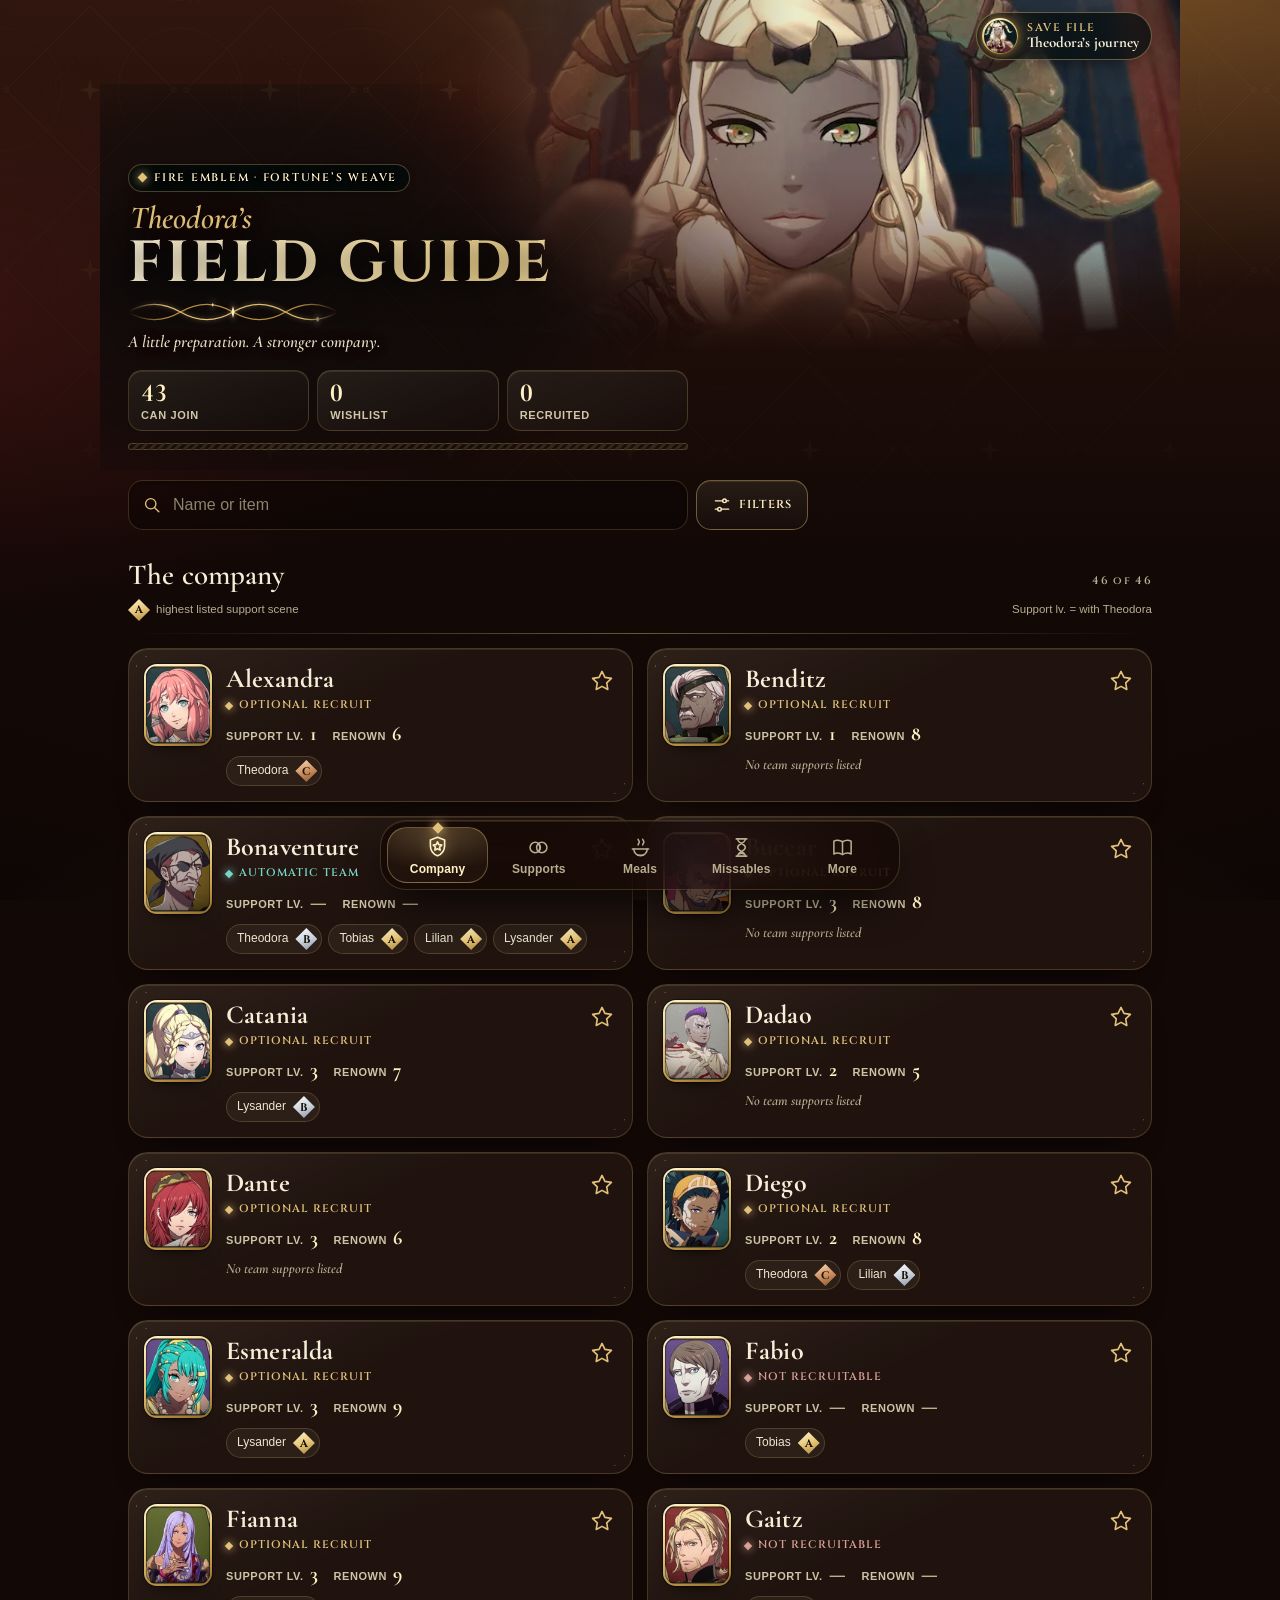
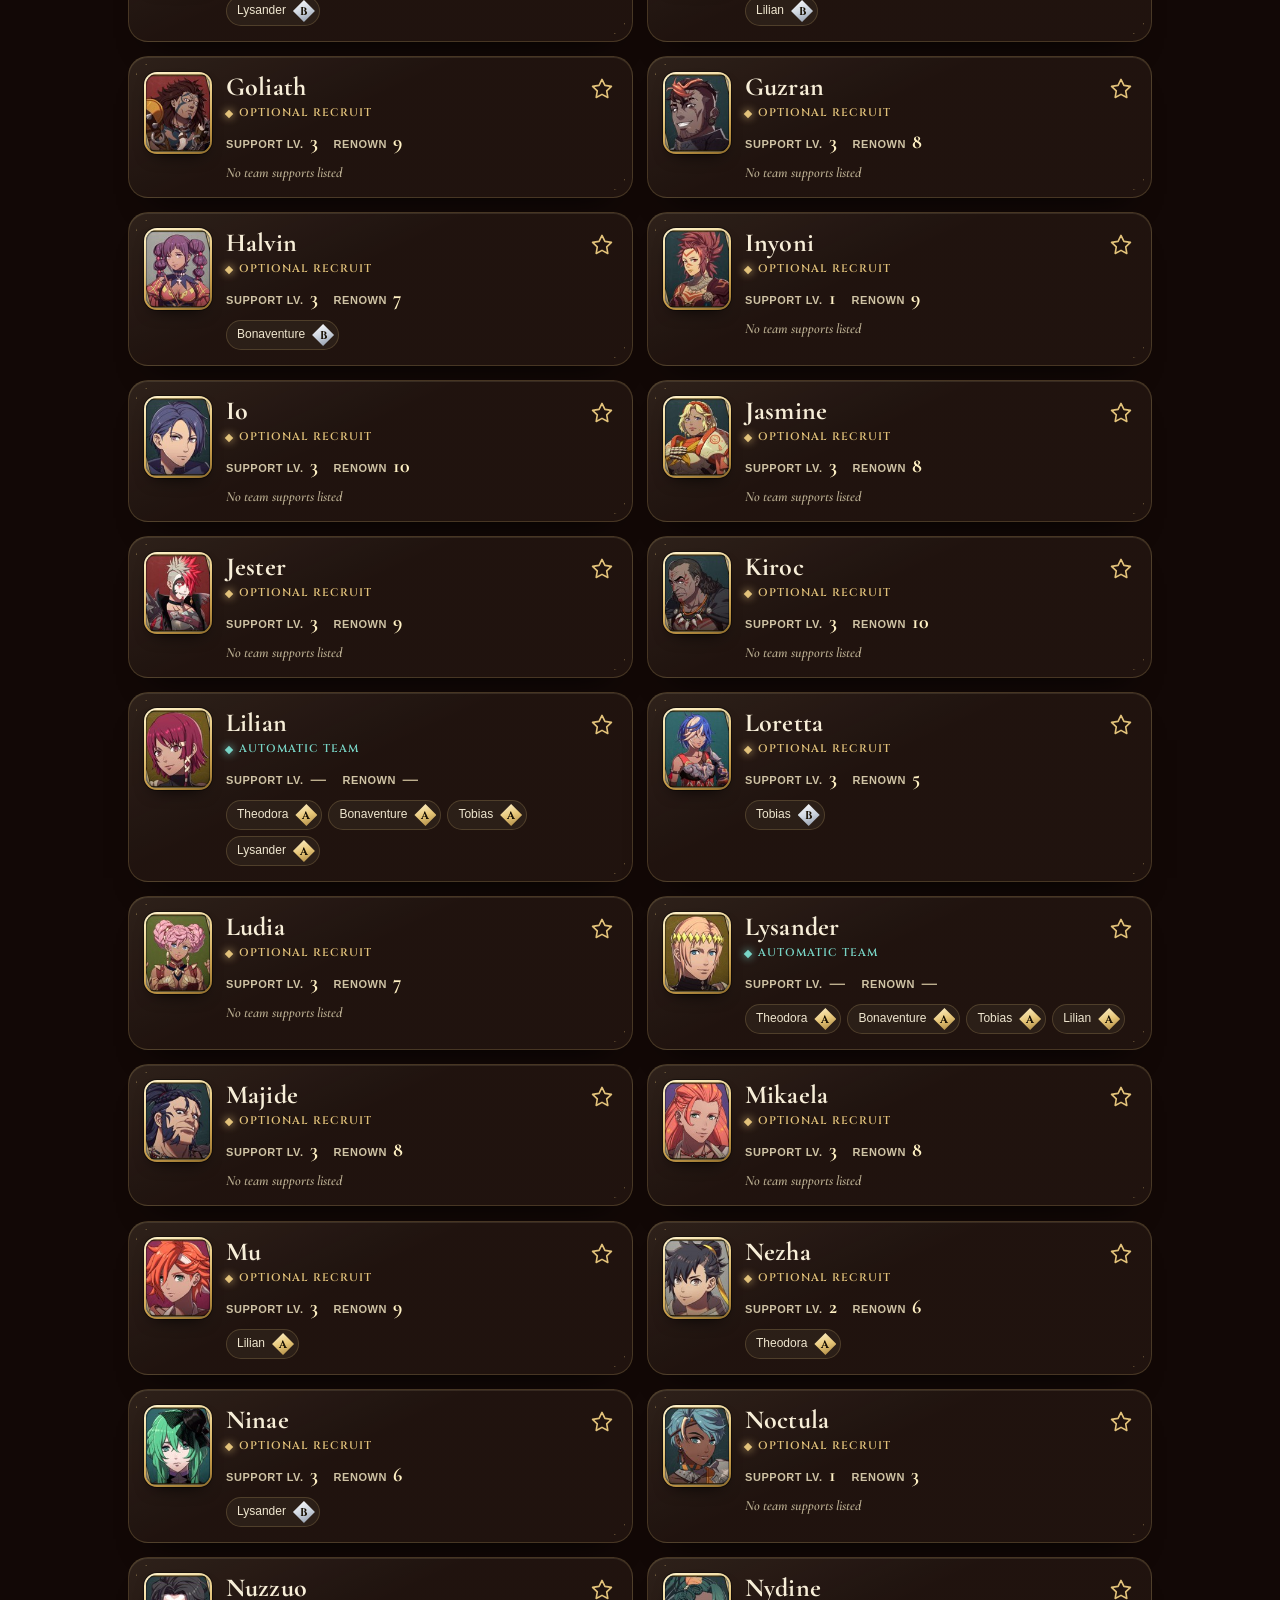
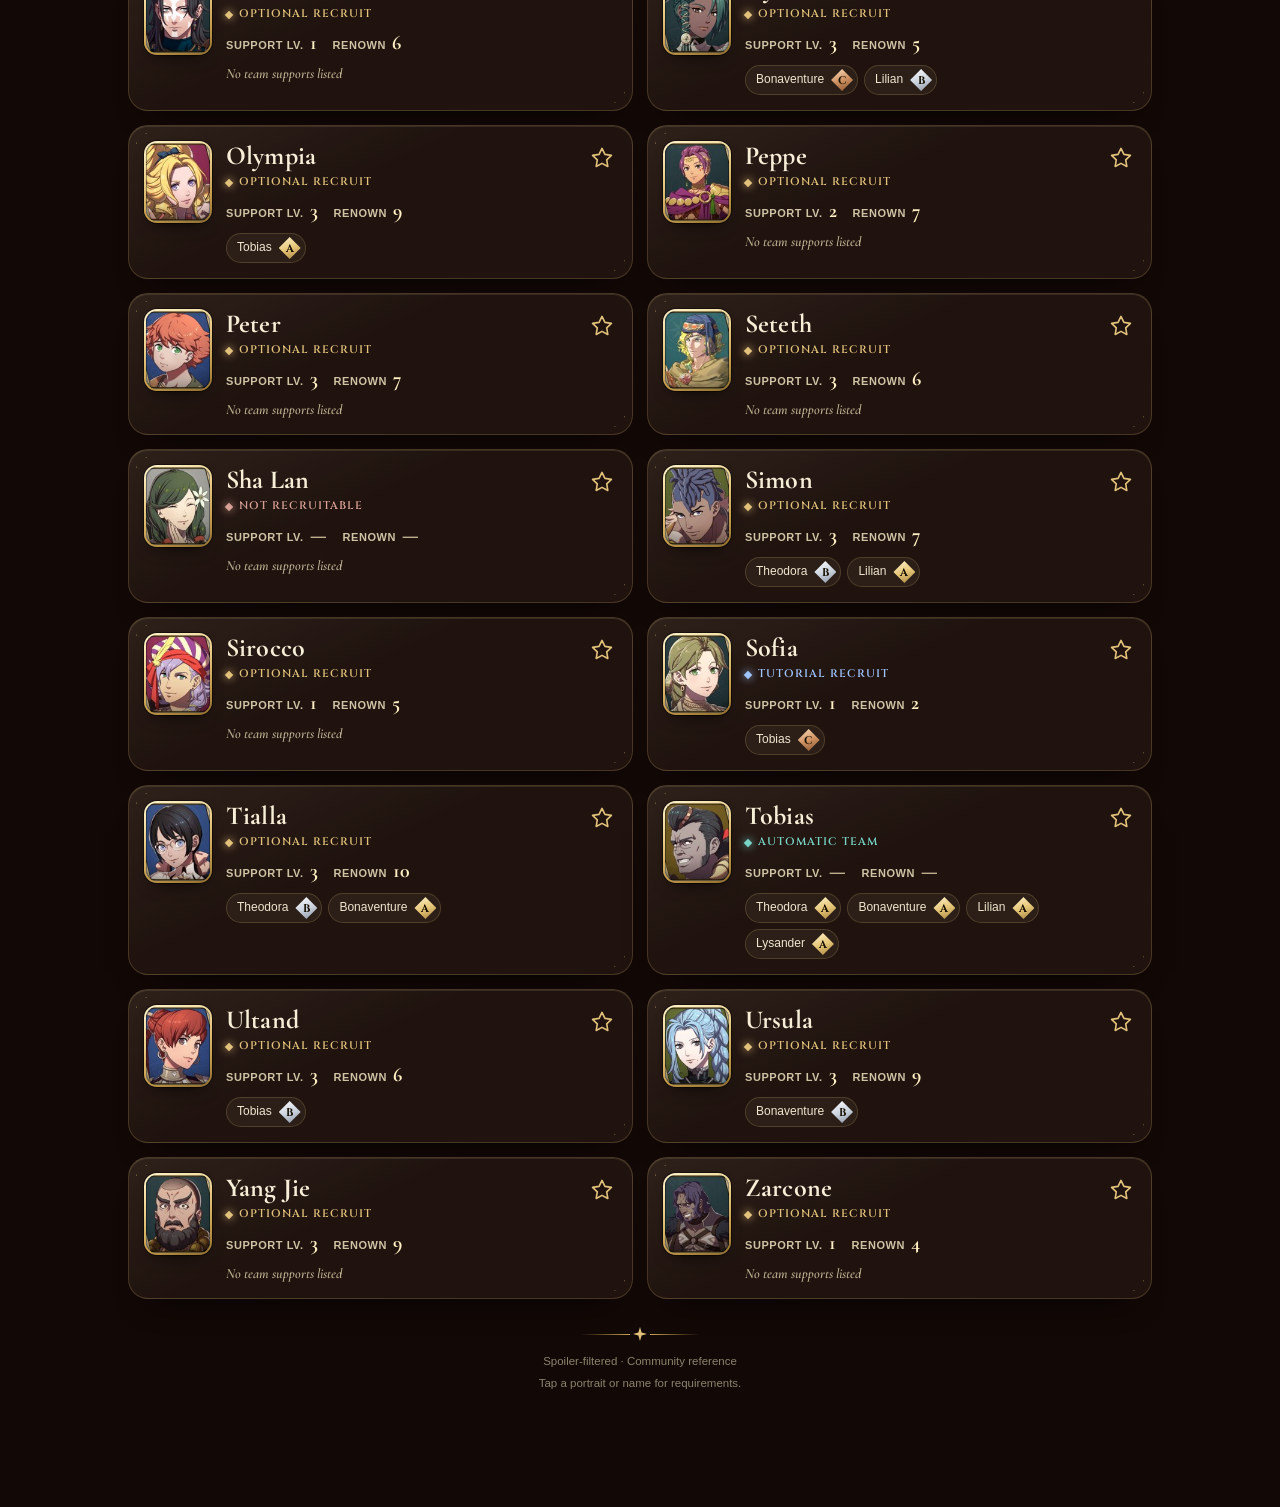
==== index.html @ d4eab851 "Publish field guide v2 (site/ 71fb372)" ====
<!doctype html>
<html lang="en" data-theme="" data-lord="Theodora">
<head>
<meta charset="utf-8">
<meta name="viewport" content="width=device-width,initial-scale=1,viewport-fit=cover">
<meta name="theme-color" content="#0b272b">
<meta name="color-scheme" content="dark">
<meta name="apple-mobile-web-app-capable" content="yes">
<meta name="mobile-web-app-capable" content="yes">
<meta name="apple-mobile-web-app-status-bar-style" content="black-translucent">
<meta name="apple-mobile-web-app-title" content="Field Guide">
<meta name="format-detection" content="telephone=no">
<title>Field Guide · Fortune’s Weave</title>
<link rel="preload" href="fonts/cinzel-latin-700-normal.woff2" as="font" type="font/woff2" crossorigin>
<link rel="preload" href="fonts/cormorant-garamond-latin-600-normal.woff2" as="font" type="font/woff2" crossorigin>
<link rel="stylesheet" href="style.css?v=30">
<link rel="stylesheet" href="missables.css?v=30">
<link rel="stylesheet" href="v2.css?v=31">
<link rel="stylesheet" href="fx.css?v=30">
<link rel="manifest" href="manifest.webmanifest">
<link rel="icon" href="icon.svg" type="image/svg+xml">
<link rel="apple-touch-icon" href="apple-touch-icon.png">
</head>
<body>
<svg width="0" height="0" style="position:absolute" aria-hidden="true" focusable="false">
  <symbol id="i-company" viewBox="0 0 24 24"><path d="M12 2.8 19 5.6v5.6c0 4.6-3 8.3-7 10-4-1.7-7-5.4-7-10V5.6z"/><path d="m12 7.4 1.3 2.7 3 .4-2.2 2.1.5 3L12 14.2l-2.6 1.4.5-3-2.2-2.1 3-.4z"/></symbol>
  <symbol id="i-star" viewBox="0 0 24 24"><path d="m12 3.2 2.7 5.5 6 .9-4.35 4.2 1 6-5.35-2.85-5.35 2.85 1-6L3.3 9.6l6-.9z"/></symbol>
  <symbol id="i-seal" viewBox="0 0 24 24"><path d="M12 2.6l2.1 1.6 2.6-.2.9 2.5 2.3 1.2-.4 2.6 1.4 2.2-1.4 2.2.4 2.6-2.3 1.2-.9 2.5-2.6-.2L12 21.4l-2.1-1.6-2.6.2-.9-2.5-2.3-1.2.4-2.6L3.1 12l1.4-2.2-.4-2.6 2.3-1.2.9-2.5 2.6.2z"/><path d="m8.4 12.2 2.4 2.4 4.8-5"/></symbol>
  <symbol id="i-hourglass" viewBox="0 0 24 24"><path d="M6.5 3h11M6.5 21h11"/><path d="M8 3c0 4.6 8 5 8 9s-8 4.4-8 9M16 3c0 4.6-8 5-8 9s8 4.4 8 9"/><path d="M10 18.6c.8-.7 3.2-.7 4 0"/></symbol>
  <symbol id="i-book" viewBox="0 0 24 24"><path d="M3 5.4c2.6-1.5 5.6-1.5 9 .6 3.4-2.1 6.4-2.1 9-.6v13.4c-2.6-1.4-5.6-1.4-9 .6-3.4-2-6.4-2-9-.6z"/><path d="M12 6v13.4"/></symbol>
  <symbol id="i-bond" viewBox="0 0 24 24"><circle cx="8.6" cy="12" r="5.4"/><circle cx="15.4" cy="12" r="5.4"/><path d="M12 8.2c.9.9 1.4 2.2 1.4 3.8s-.5 2.9-1.4 3.8"/></symbol>
  <symbol id="i-meal" viewBox="0 0 24 24"><path d="M3.5 13.5h17"/><path d="M5 13.5a7 7 0 0 0 14 0"/><path d="M9 20h6"/><path d="M9.5 9.5c0-1.6 1.2-1.6 1.2-3.2S9.5 4.7 9.5 3.4M14.3 9.5c0-1.6 1.2-1.6 1.2-3.2s-1.2-1.6-1.2-2.9"/></symbol>
  <symbol id="i-search" viewBox="0 0 24 24"><circle cx="10.5" cy="10.5" r="6.2"/><path d="m15.2 15.2 5 5"/></symbol>
  <symbol id="i-sliders" viewBox="0 0 24 24"><path d="M4 7h9M17 7h3M4 17h3M11 17h9"/><circle cx="15" cy="7" r="2.2"/><circle cx="9" cy="17" r="2.2"/></symbol>
  <symbol id="i-close" viewBox="0 0 24 24"><path d="m6 6 12 12M18 6 6 18"/></symbol>
  <symbol id="i-chev-l" viewBox="0 0 24 24"><path d="m14.5 5-7 7 7 7"/></symbol>
  <symbol id="i-chev-r" viewBox="0 0 24 24"><path d="m9.5 5 7 7-7 7"/></symbol>
  <symbol id="i-chev-d" viewBox="0 0 24 24"><path d="m5 9.5 7 7 7-7"/></symbol>
  <symbol id="i-pin" viewBox="0 0 24 24"><path d="M12 21s-6.5-5.6-6.5-11a6.5 6.5 0 0 1 13 0c0 5.4-6.5 11-6.5 11z"/><circle cx="12" cy="10" r="2.3"/></symbol>
  <symbol id="i-person" viewBox="0 0 24 24"><circle cx="12" cy="8" r="3.6"/><path d="M4.8 20.2c1-3.8 3.8-5.7 7.2-5.7s6.2 1.9 7.2 5.7"/></symbol>
  <symbol id="i-spark" viewBox="0 0 24 24"><path d="M12 3c.6 4.5 2.5 6.4 7 7-4.5.6-6.4 2.5-7 7-.6-4.5-2.5-6.4-7-7 4.5-.6 6.4-2.5 7-7z"/><path d="M18.5 16.5c.2 1.5.8 2.1 2.3 2.3-1.5.2-2.1.8-2.3 2.3-.2-1.5-.8-2.1-2.3-2.3 1.5-.2 2.1-.8 2.3-2.3z"/></symbol>
  <symbol id="i-key" viewBox="0 0 24 24"><circle cx="8" cy="12" r="3.8"/><path d="M11.8 12H21M17.5 12v3.2M20.5 12v2.4"/></symbol>
  <symbol id="i-clock" viewBox="0 0 24 24"><circle cx="12" cy="12" r="8.4"/><path d="M12 7.2V12l3.2 2"/></symbol>
  <symbol id="i-scroll" viewBox="0 0 24 24"><path d="M7 4h11a2 2 0 0 1 2 2v1h-4"/><path d="M16 7v11a2.5 2.5 0 0 1-5 0v-1H4v1a2.5 2.5 0 0 0 2.5 2.5H13.5"/><path d="M7 4a2 2 0 0 0-2 2v11"/><path d="M8.5 9h4.5M8.5 12.5h4.5"/></symbol>
  <symbol id="i-copy" viewBox="0 0 24 24"><rect x="8.5" y="8.5" width="11" height="11" rx="2"/><path d="M15.5 8.5V6.5a2 2 0 0 0-2-2h-7a2 2 0 0 0-2 2v7a2 2 0 0 0 2 2h2"/></symbol>
  <symbol id="i-restore" viewBox="0 0 24 24"><path d="M4.5 12a7.5 7.5 0 1 0 2.2-5.3"/><path d="M4.5 4.5v4h4"/></symbol>
  <symbol id="i-coin" viewBox="0 0 24 24"><ellipse cx="12" cy="6.8" rx="7" ry="2.8"/><path d="M5 6.8v5c0 1.6 3.1 2.8 7 2.8s7-1.2 7-2.8v-5M5 11.8v5c0 1.6 3.1 2.8 7 2.8s7-1.2 7-2.8v-5"/></symbol>
  <symbol id="i-check" viewBox="0 0 24 24"><path d="m5 12.5 4.4 4.4L19 7.4"/></symbol>
  <symbol id="i-ban" viewBox="0 0 24 24"><circle cx="12" cy="12" r="8.2"/><path d="m6.2 6.2 11.6 11.6"/></symbol>
  <symbol id="i-plus" viewBox="0 0 24 24"><path d="M12 5v14M5 12h14"/></symbol>
  <symbol id="i-minus" viewBox="0 0 24 24"><path d="M5 12h14"/></symbol>
  <symbol id="i-edit" viewBox="0 0 24 24"><path d="M4 20h4L19.5 8.5a2.1 2.1 0 0 0-3-3L5 17z"/><path d="m14.5 7.5 3 3"/></symbol>
  <symbol id="i-trash" viewBox="0 0 24 24"><path d="M4.5 7h15M9.5 7V4.5h5V7M6.5 7l1 13h9l1-13"/></symbol>
  <symbol id="i-swap" viewBox="0 0 24 24"><path d="M4 8h13l-3.5-3.5M20 16H7l3.5 3.5"/></symbol>
  <symbol id="i-heart" viewBox="0 0 24 24"><path d="M12 20s-7.5-4.6-7.5-10.2A4.3 4.3 0 0 1 12 7.2a4.3 4.3 0 0 1 7.5 2.6C19.5 15.4 12 20 12 20z"/></symbol>
  <symbol id="i-flame" viewBox="0 0 24 24"><path d="M12 21c-3.9 0-6.5-2.6-6.5-6.1 0-3.9 3.6-5.7 4.3-10.4 2.7 1.5 3.9 4.3 3.4 6.8 1-.4 1.7-1.4 2-2.7 2 1.6 3.3 3.9 3.3 6.3 0 3.5-2.6 6.1-6.5 6.1z"/></symbol>
</svg>

<div class="backdrop" aria-hidden="true"><div class="backdrop-glow"></div><div class="backdrop-ornament"></div></div>

<main id="app">
<p id="storage-warning" class="warning" role="status" hidden>This browser is blocking storage, so progress can’t be kept after you close the page. Private Browsing is the usual cause.</p>

<!-- ============ COMPANY ============ -->
<section id="roster-view" class="view" aria-labelledby="hero-title">
  <header class="hero" id="hero">
    <div class="hero-art-wrap" aria-hidden="true"><img class="hero-art" id="hero-art" src="art/theodora.webp" alt="" width="860" height="512" decoding="async" fetchpriority="high"></div>
    <div class="motes" aria-hidden="true"></div>
    <button class="save-chip" id="save-chip" type="button" aria-haspopup="dialog" aria-controls="files">
      <span class="save-face"><img id="save-chip-face" src="portraits/theodora.webp" alt="" width="34" height="34"></span>
      <span class="save-text"><small>Save file</small><b id="save-chip-name">Theodora’s journey</b></span>
      <span class="save-state bad" id="save-state" hidden><svg class="ico" aria-hidden="true"><use href="#i-close"/></svg><span>Not saved</span></span>
    </button>
    <div class="hero-copy">
      <p class="eyebrow"><span class="eyebrow-gem" aria-hidden="true"></span>Fire Emblem · Fortune’s Weave</p>
      <h1 id="hero-title" tabindex="-1"><span class="h1-small" id="hero-lord">Theodora’s</span><span class="h1-big">Field Guide</span></h1>
      <span class="weave-slot" data-weave aria-hidden="true"></span>
      <p class="subtitle">A little preparation. A stronger company.</p>
      <div class="hero-stats" id="hero-stats">
        <button class="stat" type="button" data-jump="joinable" aria-label="Show everyone who can join"><b id="stat-recruitable">—</b><span>Can join</span></button>
        <button class="stat" type="button" data-jump="wishlist" aria-label="Show your wishlist"><b id="stat-wishlist">0</b><span>Wishlist</span></button>
        <button class="stat" type="button" data-jump="recruited" aria-label="Show your recruits"><b id="stat-recruited">0</b><span>Recruited</span></button>
      </div>
      <div class="weave-bar hero-bar" aria-hidden="true"><i id="hero-bar-fill"></i></div>
    </div>
  </header>

  <div class="toolbar" id="roster-toolbar">
    <div class="searchrow">
      <label class="searchbox"><svg class="ico" aria-hidden="true"><use href="#i-search"/></svg><input id="search" type="search" aria-label="Search characters or items. Start a word with a minus sign to exclude it." placeholder="Name or item" autocomplete="off" autocapitalize="off" enterkeyhint="search"></label>
      <button id="filters-toggle" class="iconbtn" aria-expanded="false" aria-controls="filters"><svg class="ico" aria-hidden="true"><use href="#i-sliders"/></svg><span>Filters</span><i class="filter-count" id="filter-count" hidden></i></button>
    </div>
    <div id="active-filters" class="active-filters" aria-label="Active filters"></div>
    <div id="filters" class="filters" hidden>
      <p class="filter-help"><span class="tri-demo inc"><svg class="ico" aria-hidden="true"><use href="#i-check"/></svg></span>Tap once: show only <span class="tri-demo exc"><svg class="ico" aria-hidden="true"><use href="#i-ban"/></svg></span>Twice: hide · Third tap clears. In search, <b>−word</b> hides matches.</p>
      <div id="filter-groups"></div>
      <div class="filtergrid sortgrid">
        <label>Sort by<select id="sort"><option value="name">Name</option><option value="support">Support level</option><option value="renown">Renown</option><option value="gold">Gold required</option><option value="status">Recruitment status</option><option value="supports">Support partner count</option></select></label>
        <button id="direction" class="ghostbtn">↑ Ascending</button>
      </div>
      <button id="reset" class="textbutton">Reset search &amp; filters</button>
    </div>
  </div>

  <div class="listmeta"><h2 id="view-title">The company</h2><span id="count" role="status" aria-live="polite">Opening field notes…</span></div>
  <p class="legend"><span><b class="rank-gem r-A" aria-hidden="true">A</b> highest listed support scene</span><span id="legend-lord">Support lv. = with Theodora</span></p>
  <div id="cards"></div>
  <section id="empty" class="empty" hidden>
    <span class="empty-crest" aria-hidden="true"><svg class="ico"><use href="#i-star"/></svg></span>
    <h2>No field notes here</h2>
    <p>Try another search or loosen a filter. Star characters for your wishlist, or mark them recruited in their details.</p>
    <button id="empty-reset" class="ghostbtn">Clear search &amp; filters</button>
  </section>
  <p id="load-error" class="warning" hidden>Could not open the roster. Check your connection and reload this page.</p>
  <p class="endnote"><span class="end-orn" aria-hidden="true"></span>Spoiler-filtered · Community reference<br>Tap a portrait or name for requirements.</p>
</section>

<!-- ============ SUPPORTS ============ -->
<section id="supports-view" class="view" hidden aria-labelledby="supports-heading">
  <header class="page-hero" id="supports-hero">
    <div class="ph-art" aria-hidden="true"><img id="sp-focus-art" src="" alt="" decoding="async"></div>
    <div class="motes" aria-hidden="true"></div>
    <div class="ph-copy">
      <p class="eyebrow"><span class="eyebrow-gem" aria-hidden="true"></span>Support conversations</p>
      <h1 id="supports-heading" tabindex="-1">Bonds</h1>
      <span class="weave-slot" data-weave aria-hidden="true"></span>
      <button class="focus-pick" id="sp-focus" type="button" aria-haspopup="dialog">
        <span class="pf sm"><img id="sp-focus-face" src="" alt=""></span>
        <span class="fp-text"><small>Showing bonds of</small><b id="sp-focus-name">—</b></span>
        <svg class="ico" aria-hidden="true"><use href="#i-swap"/></svg>
      </button>
      <div class="ph-stats">
        <span class="ring-wrap" aria-hidden="true"><svg class="ring" viewBox="0 0 46 46"><circle class="track" cx="23" cy="23" r="18"/><circle class="fill" id="sp-ring" cx="23" cy="23" r="18"/></svg><b id="sp-pct">0%</b></span>
        <p id="sp-progress" class="lord-count" role="status" aria-live="polite"></p>
      </div>
    </div>
  </header>
  <div class="cast-wrap"><div class="cast-head"><b>Everyone with bonds</b><small id="sp-cast-count"></small></div>
    <div class="cast-strip" id="sp-cast" role="group" aria-label="Choose whose bonds to show"></div></div>
  <p class="note hint"><svg class="ico" aria-hidden="true"><use href="#i-spark"/></svg>Tap a rank once you’ve watched it. Tap a name for what it needs.</p>
  <div class="toolbar slim" id="supports-toolbar">
    <div id="sp-filter" class="segmented wide" role="group" aria-label="Show">
      <button type="button" data-filter="next" aria-pressed="true">Next up</button>
      <button type="button" data-filter="all" aria-pressed="false">All</button>
      <button type="button" data-filter="done" aria-pressed="false">Viewed</button>
    </div>
    <label class="switch"><input type="checkbox" id="sp-company-only"><span class="sw" aria-hidden="true"></span>In my company</label>
    <label class="switch"><input type="checkbox" id="sp-part1"><span class="sw" aria-hidden="true"></span>Part I only</label>
  </div>
  <div id="sp-list" class="bond-list"></div>
  <p id="sp-empty" class="empty" hidden></p>
  <details class="spoiler-links rules-box"><summary>How supports work</summary><ul id="sp-rules" class="rules"></ul></details>
</section>

<!-- ============ MEALS ============ -->
<section id="meals-view" class="view" hidden aria-labelledby="meals-heading">
  <header class="inn-head">
    <p class="eyebrow"><span class="eyebrow-gem" aria-hidden="true"></span>The inn at Dagsion</p>
    <h1 id="meals-heading" tabindex="-1">Share a meal</h1>
    <span class="weave-slot center" data-weave aria-hidden="true"></span>
    <p class="subtitle">Seat three. Bonds grow between every pair at the table.</p>
  </header>
  <div class="table-stage" id="table-stage">
    <svg class="table-links" id="table-links" viewBox="0 0 300 250" aria-hidden="true"></svg>
    <div class="table-top" aria-hidden="true"><span class="hearth"><svg class="ico"><use href="#i-flame"/></svg></span></div>
    <div id="seats"></div>
  </div>
  <div id="meal-pairs" class="meal-pairs" aria-live="polite"></div>
  <section class="meal-block" aria-labelledby="rec-heading">
    <div class="block-head"><h2 id="rec-heading">Recommended guests</h2><span id="rec-count" class="count-tag"></span></div>
    <p class="note" id="rec-why"></p>
    <div class="toolbar slim inline">
      <label class="switch"><input type="checkbox" id="rec-wishlist"><span class="sw" aria-hidden="true"></span>Wishlist first</label>
      <label class="switch"><input type="checkbox" id="rec-company"><span class="sw" aria-hidden="true"></span>Hide unrecruitable</label>
    </div>
    <div id="rec-list" class="rec-list"></div>
  </section>
  <section class="meal-block" id="dish-block" aria-labelledby="dish-heading">
    <div class="block-head"><h2 id="dish-heading">What to order</h2><span id="dish-count" class="count-tag"></span></div>
    <div id="dish-list" class="dish-list"></div>
  </section>
  <details class="spoiler-links rules-box" id="meal-rules-box"><summary>How meals work</summary><ul id="meal-rules" class="rules"></ul></details>
</section>

<!-- ============ MISSABLES ============ -->
<section id="missables-view" class="view" hidden aria-labelledby="missables-heading">
  <div class="lord-stage" id="lord-stage">
    <div class="lord-track" id="route-carousel" tabindex="0" role="region" aria-roledescription="carousel" aria-label="Lord routes. Swipe or use the arrow keys to change route."></div>
    <button class="stage-arrow prev" id="route-prev" type="button" aria-label="Previous route"><svg class="ico" aria-hidden="true"><use href="#i-chev-l"/></svg></button>
    <button class="stage-arrow next" id="route-next" type="button" aria-label="Next route"><svg class="ico" aria-hidden="true"><use href="#i-chev-r"/></svg></button>
    <div class="lord-pager" id="route-pager" aria-hidden="true"></div>
    <div class="motes" aria-hidden="true"></div>
  </div>
  <div class="route-tabs-wrap"><div class="route-tabs" id="route-tabs" role="tablist" aria-label="Choose a lord’s route"></div></div>
  <p id="route-status" class="sr-only" aria-live="polite"></p>
  <div class="missables-head">
    <p class="eyebrow">Part I · Scenes &amp; Paralogues</p>
    <div class="mh-row">
      <h1 id="missables-heading" tabindex="-1">Missables</h1>
      <div id="missables-filter" class="segmented" role="group" aria-label="Show">
        <button type="button" data-filter="all" aria-pressed="true">All</button>
        <button type="button" data-filter="unviewed" aria-pressed="false">Unviewed</button>
      </div>
    </div>
    <span class="weave-slot small" data-weave aria-hidden="true"></span>
    <div class="progress-row">
      <div class="weave-bar" aria-hidden="true"><i id="missables-bar-fill"></i></div>
      <p id="missables-progress" role="status" aria-live="polite"></p>
    </div>
  </div>
  <p class="note hint"><svg class="ico" aria-hidden="true"><use href="#i-spark"/></svg>Tap a title for requirements, not story summaries.</p>
  <p id="missables-storage-warning" class="warning" role="status" hidden>Checklist storage is unavailable or unreadable. Marks work for this visit but may not be saved.</p>
  <p id="missables-load-error" class="warning" role="status" hidden>Missables notes are not available. Verified data may not be published yet, or the connection failed. No checklist has been inferred. Reload to try again.</p>
  <div id="missables-list" role="tabpanel" aria-labelledby="missables-heading"></div>
  <p id="missables-empty" class="empty" hidden></p>
  <p class="note">Check off viewed notes · Saved automatically in this save file, separately for each route.</p>
  <div id="missables-coverage" class="note coverage"></div>
</section>

<!-- ============ MORE / ABOUT ============ -->
<section id="about" class="view" hidden aria-labelledby="about-title">
  <header class="about-head">
    <span class="crest" aria-hidden="true"><img src="icon.svg" alt="" width="64" height="64"></span>
    <p class="eyebrow">Save files &amp; the small print</p>
    <h1 id="about-title" tabindex="-1">A guide, not a spoiler.</h1>
    <span class="weave-slot center" data-weave aria-hidden="true"></span>
  </header>
  <div class="codex">
    <div class="backup-card" id="files-card">
      <h2><svg class="ico" aria-hidden="true"><use href="#i-scroll"/></svg>Your save files</h2>
      <p>Everything you tap saves itself straight away — recruits, wishlist, supports, meals and missables. Each save file is one playthrough with its own lord.</p>
      <div id="files-inline" class="files-list"></div>
      <p id="save-health" class="note"></p>
    </div>

    <h2>Keep it on your iPhone</h2>
    <p>Open this site in Safari, tap Share, then <strong>Add to Home Screen</strong>. The Home Screen app keeps its own storage, which iPhone doesn’t tidy away like websites you haven’t visited in a while. A connection is needed to load it.</p>

    <details class="spoiler-links" id="transfer">
      <summary>Move to another device</summary>
      <div class="transfer-body">
        <p>Only needed for a new phone or browser. Copy the code here, then paste it on the other device.</p>
        <div class="backup-actions">
          <button id="backup-copy" class="goldbtn" type="button"><svg class="ico" aria-hidden="true"><use href="#i-copy"/></svg>Copy code</button>
          <button id="backup-restore-toggle" class="ghostbtn" type="button" aria-expanded="false" aria-controls="backup-restore"><svg class="ico" aria-hidden="true"><use href="#i-restore"/></svg>Paste code</button>
        </div>
        <div id="backup-restore" hidden>
          <label for="backup-input" class="sr-only">Transfer code</label>
          <textarea id="backup-input" rows="3" placeholder="Paste a transfer code…" autocomplete="off" autocapitalize="off" spellcheck="false"></textarea>
          <button id="backup-apply" class="goldbtn" type="button">Add these save files</button>
        </div>
        <p id="backup-status" class="note" role="status" aria-live="polite"></p>
      </div>
    </details>

    <div id="source-notes">
      <h2>Reading the field notes</h2>
      <p><strong>Every lord, one roster:</strong> the Company page shows requirements for your save file’s lord. Each character’s field note also compares all four lords. Major story recruits and story unlock details are excluded.</p>
      <p><strong>Two different support measures:</strong> “Support lv.” is the numeric level a character needs with your lord to be recruited. Support conversations (C, B, A) are scenes between two characters; the guide lists the highest rank the community matrix records, not a promise that every lower rank exists.</p>
      <p><strong>Requirements are deliberately vague.</strong> Unlock hints say what kind of thing is needed — a support level, both characters in your company, or “a later story point” — never what happens.</p>
      <p><strong>Uncertainty:</strong> support data comes from a community matrix and tracker that share sources, so it isn’t independent in-game verification. Recruitment thresholds were compared between two guides; disagreements are marked in each field note. Meal preferences are community-reported.</p>
      <details class="spoiler-links">
        <summary>Source links — <em>these pages contain spoilers</em></summary>
        <ul class="link-list" id="source-links">
          <li><a href="https://serenesforest.net/fortunes-weave/characters/recruitment/" target="_blank" rel="noopener noreferrer">Recruitment: Serenes Forest</a></li>
          <li><a href="https://www.rpgsite.net/guide/21391-fire-emblem-fortunes-weave-recruitment-guide-all-characters-in-game-how-to-recruit-them" target="_blank" rel="noopener noreferrer">RPG Site</a></li>
          <li><a href="https://docs.google.com/spreadsheets/d/18nxc2rXK4Im-9gPyUlLaDI3BkjNH8y77RNjhuRbgOBo/" target="_blank" rel="noopener noreferrer">Community support matrix</a></li>
          <li><a href="https://fortunes-weave-supports.vercel.app/" target="_blank" rel="noopener noreferrer">Support tracker</a></li>
          <li><a href="https://game8.co/games/Fire-Emblem-Fortunes-Weave/archives/619779" target="_blank" rel="noopener noreferrer">Portrait source: Game8</a></li>
          <li><a href="https://fortunesweave.online/supports/" target="_blank" rel="noopener noreferrer">Support locations &amp; padlocks</a></li>
          <li><a href="https://dotesports.com/nintendo/guides/fire-emblem-fortunes-weave-support-farming" target="_blank" rel="noopener noreferrer">Meals &amp; support farming</a></li>
        </ul>
      </details>
    </div>
    <p class="endnote">Unofficial fan reference. Character artwork belongs to its respective rights holders; route banners are cropped from Nintendo’s official game page. Fonts: Cinzel &amp; Cormorant Garamond (SIL Open Font License), served from this site. No analytics or third-party scripts.</p>
  </div>
</section>
</main>

<nav class="bottomnav" aria-label="Guide sections">
  <span class="nav-ink" aria-hidden="true"></span>
  <button data-tab="all" aria-current="page"><svg class="ico" aria-hidden="true"><use href="#i-company"/></svg><span>Company</span></button>
  <button data-tab="supports"><svg class="ico" aria-hidden="true"><use href="#i-bond"/></svg><span>Supports</span></button>
  <button data-tab="meals"><svg class="ico" aria-hidden="true"><use href="#i-meal"/></svg><span>Meals</span></button>
  <button data-tab="missables"><svg class="ico" aria-hidden="true"><use href="#i-hourglass"/></svg><span>Missables</span></button>
  <button data-tab="about"><svg class="ico" aria-hidden="true"><use href="#i-book"/></svg><span>More</span></button>
</nav>

<div id="toast" class="toast" role="status" aria-live="polite" hidden></div>

<dialog id="missables-detail" class="sheet" aria-labelledby="missables-detail-title">
  <div class="sheet-grip" aria-hidden="true"><i></i></div>
  <div class="dialogtop"><span class="eyebrow">Part I · Requirements</span><button id="close-missables" class="closebtn" aria-label="Close scene details"><svg class="ico" aria-hidden="true"><use href="#i-close"/></svg></button></div>
  <div id="missables-detail-content"></div>
</dialog>
<dialog id="detail" class="sheet" aria-labelledby="detail-name">
  <div class="sheet-grip" aria-hidden="true"><i></i></div>
  <div class="dialogtop"><span class="eyebrow">Character field note</span><button id="close-detail" class="closebtn" aria-label="Close character details"><svg class="ico" aria-hidden="true"><use href="#i-close"/></svg></button></div>
  <div id="detail-content"></div>
</dialog>
<dialog id="pair" class="sheet" aria-labelledby="pair-title">
  <div class="sheet-grip" aria-hidden="true"><i></i></div>
  <div class="dialogtop"><span class="eyebrow">Support conversation</span><button id="close-pair" class="closebtn" aria-label="Close support details"><svg class="ico" aria-hidden="true"><use href="#i-close"/></svg></button></div>
  <div id="pair-content"></div>
</dialog>
<dialog id="picker" class="sheet tall" aria-labelledby="picker-title">
  <div class="sheet-grip" aria-hidden="true"><i></i></div>
  <div class="dialogtop"><span class="eyebrow" id="picker-title">Choose a character</span><button id="close-picker" class="closebtn" aria-label="Close character picker"><svg class="ico" aria-hidden="true"><use href="#i-close"/></svg></button></div>
  <label class="searchbox picker-search"><svg class="ico" aria-hidden="true"><use href="#i-search"/></svg><input id="picker-search" type="search" aria-label="Find a character" placeholder="Find a character" autocomplete="off" autocapitalize="off"></label>
  <div id="picker-grid" class="picker-grid"></div>
</dialog>
<dialog id="files" class="sheet" aria-labelledby="files-title">
  <div class="sheet-grip" aria-hidden="true"><i></i></div>
  <div class="dialogtop"><span class="eyebrow" id="files-title">Save files</span><button id="close-files" class="closebtn" aria-label="Close save files"><svg class="ico" aria-hidden="true"><use href="#i-close"/></svg></button></div>
  <p class="note files-lead">Saved automatically — nothing to press. Tap a file to continue it.</p>
  <div id="files-list" class="files-list"></div>
  <div class="new-file">
    <span class="weave-slot small center" data-weave="plain" aria-hidden="true"></span>
    <h3>Start a new playthrough</h3>
    <div class="lord-pick" id="new-file-lords"></div>
  </div>
</dialog>
<script src="store.js?v=30"></script>
<script src="fx.js?v=30" defer></script>
<script src="app.js?v=31" defer></script>
<script src="supports.js?v=31" defer></script>
<script src="meals.js?v=30" defer></script>
<script src="missables.js?v=30" defer></script>
</body>
</html>
---- style.css ----
/* ==========================================================================
   Theodora’s Field Guide — “Fortune’s Weave” design system
   Dark teal & gold ornament (after Nintendo’s official page), per-route
   lord palettes, woven-thread motifs. No external requests.
   ========================================================================== */

@font-face{font-family:"Cinzel";src:url(fonts/cinzel-latin-600-normal.woff2) format("woff2");font-weight:600;font-style:normal;font-display:swap}
@font-face{font-family:"Cinzel";src:url(fonts/cinzel-latin-700-normal.woff2) format("woff2");font-weight:700;font-style:normal;font-display:swap}
@font-face{font-family:"Cormorant Garamond";src:url(fonts/cormorant-garamond-latin-600-normal.woff2) format("woff2");font-weight:600;font-style:normal;font-display:swap}
@font-face{font-family:"Cormorant Garamond";src:url(fonts/cormorant-garamond-latin-700-normal.woff2) format("woff2");font-weight:700;font-style:normal;font-display:swap}
@font-face{font-family:"Cormorant Garamond";src:url(fonts/cormorant-garamond-latin-600-italic.woff2) format("woff2");font-weight:600 700;font-style:italic;font-display:swap}

/* Registered colours so route palettes cross-fade (Safari 16.4+, Chrome). */
@property --bg-0{syntax:"<color>";inherits:true;initial-value:#061719}
@property --bg-1{syntax:"<color>";inherits:true;initial-value:#0b272b}
@property --glow{syntax:"<color>";inherits:true;initial-value:#2f8f86}
@property --glow-2{syntax:"<color>";inherits:true;initial-value:#d9a64a}

:root{
  color-scheme:dark;
  --ivory:#f7eed8; --text:#efe6cf; --muted:#b9ad90; --faint:#8c836c;
  --gold-hi:#fff1c4; --gold:#e2c27a; --gold-2:#c9a24f; --gold-3:#8e6c2c;
  --line:rgba(226,194,122,.2); --line-2:rgba(226,194,122,.42);
  --bg-0:#061719; --bg-1:#0b272b; --glow:#2f8f86; --glow-2:#d9a64a;
  --card:color-mix(in oklab,var(--bg-1) 62%,#020607 38%);
  --display:"Cormorant Garamond","Iowan Old Style","Palatino Linotype",Georgia,serif;
  --caps:"Cinzel","Trajan Pro","Iowan Old Style",Georgia,serif;
  --ui:-apple-system,BlinkMacSystemFont,"SF Pro Text","Segoe UI",Roboto,"Helvetica Neue",sans-serif;
  --ease-out:cubic-bezier(.16,1,.3,1);
  --spring:cubic-bezier(.34,1.56,.64,1);
  --gutter:16px;
  --gold-grad:linear-gradient(160deg,#fff4cf 0%,#e9cd88 38%,#c79d4b 72%,#8e6c2c 100%);
  --ornament:url("data:image/svg+xml,%3Csvg xmlns='http://www.w3.org/2000/svg' width='180' height='180' viewBox='0 0 180 180' fill='none' stroke='%23e2c27a' stroke-width='.7'%3E%3Cpath d='M90 6 174 90 90 174 6 90Z' opacity='.55'/%3E%3Cpath d='M90 46 134 90 90 134 46 90Z' stroke-dasharray='3 5' opacity='.5'/%3E%3Ccircle cx='0' cy='90' r='62' opacity='.32'/%3E%3Ccircle cx='180' cy='90' r='62' opacity='.32'/%3E%3Ccircle cx='6' cy='90' r='2.4' opacity='.7'/%3E%3Ccircle cx='174' cy='90' r='2.4' opacity='.7'/%3E%3Cpath d='M90 79l2.2 8.8 8.8 2.2-8.8 2.2L90 101l-2.2-8.8L79 90l8.8-2.2Z' fill='%23e2c27a' stroke='none' opacity='.55'/%3E%3Cpath d='M0 0h20M160 0h20M0 180h20M160 180h20' stroke-dasharray='4 4' opacity='.45'/%3E%3C/svg%3E");
}
html{transition:--bg-0 .8s ease,--bg-1 .8s ease,--glow .8s ease,--glow-2 .8s ease;background:var(--bg-0);-webkit-text-size-adjust:100%;text-size-adjust:100%}
/* Lord palettes (used when the Missables view is active). */
html[data-theme="Cai"]{--bg-0:#070a1f;--bg-1:#131a4a;--glow:#a87bff;--glow-2:#4f7dff}
html[data-theme="Dietrich"]{--bg-0:#06080d;--bg-1:#161d2d;--glow:#d23a4c;--glow-2:#a9b8dc}
html[data-theme="Theodora"]{--bg-0:#120806;--bg-1:#30160e;--glow:#e8ac4c;--glow-2:#c22a33}
html[data-theme="Leda"]{--bg-0:#160409;--bg-1:#3b0d16;--glow:#ff5b47;--glow-2:#35b8a6}

*,*::before,*::after{box-sizing:border-box}
html,body{overscroll-behavior-x:none}
body{margin:0;min-height:100dvh;color:var(--text);background:var(--bg-0);font:15px/1.5 var(--ui);-webkit-font-smoothing:antialiased;overflow-x:hidden}
/* Covers content scrolling beneath a translucent iOS status bar (Home Screen mode). */
body::before{content:"";position:fixed;z-index:40;top:0;left:0;right:0;height:env(safe-area-inset-top);background:var(--bg-0);pointer-events:none}
button,input,select,textarea{font:inherit;color:inherit}
button{cursor:pointer;-webkit-tap-highlight-color:transparent;touch-action:manipulation}
a{color:var(--gold-hi);text-decoration-color:rgba(226,194,122,.5);text-underline-offset:3px}
h1,h2,h3,p{margin-top:0}
h1,h2,h3{font-family:var(--display);font-weight:600;letter-spacing:.005em}
:focus-visible{outline:2px solid var(--gold-hi);outline-offset:3px;border-radius:8px}
[hidden]{display:none!important}
.sr-only{position:absolute!important;width:1px;height:1px;padding:0;margin:-1px;overflow:hidden;clip:rect(0 0 0 0);white-space:nowrap;border:0}
.ico{width:20px;height:20px;fill:none;stroke:currentColor;stroke-width:1.6;stroke-linecap:round;stroke-linejoin:round;flex:none}

/* ---------- Living backdrop ---------- */
.backdrop{position:fixed;inset:0;z-index:0;pointer-events:none;background:linear-gradient(180deg,var(--bg-1) 0%,var(--bg-0) 62%)}
.backdrop-glow{position:absolute;inset:0;background:
  radial-gradient(90% 55% at 88% -6%,color-mix(in oklab,var(--glow) 38%,transparent),transparent 70%),
  radial-gradient(70% 45% at -12% 38%,color-mix(in oklab,var(--glow-2) 16%,transparent),transparent 72%),
  radial-gradient(80% 40% at 50% 112%,color-mix(in oklab,var(--glow) 14%,transparent),transparent 70%)}
.backdrop-ornament{position:absolute;inset:0;background-image:var(--ornament);background-size:180px 180px;opacity:.14;
  -webkit-mask-image:radial-gradient(120% 80% at 50% 0%,#000 30%,transparent 85%);mask-image:radial-gradient(120% 80% at 50% 0%,#000 30%,transparent 85%)}
.backdrop::after{content:"";position:absolute;inset:0;background:radial-gradient(140% 90% at 50% 40%,transparent 55%,rgba(0,0,0,.55))}

main{position:relative;z-index:1;max-width:1080px;margin:0 auto;padding:0 var(--gutter) calc(112px + env(safe-area-inset-bottom))}
.view:not([hidden]){animation:view-in .5s var(--ease-out) both}

/* ---------- Shared type ---------- */
.eyebrow{display:flex;align-items:center;gap:8px;margin:0 0 6px;font:600 11px/1.25 var(--caps);letter-spacing:.2em;text-transform:uppercase;color:var(--gold)}
.eyebrow-gem{width:7px;height:7px;transform:rotate(45deg);background:var(--gold);box-shadow:0 0 10px var(--gold);flex:none}
.note{font-size:12.5px;line-height:1.6;color:var(--muted);margin:12px 0 0}

/* ---------- Motes (gold dust) ---------- */
.motes{position:absolute;inset:0;z-index:1;overflow:hidden;pointer-events:none}
.motes i{position:absolute;left:var(--x);bottom:-12px;width:var(--s);height:var(--s);border-radius:50%;
  background:radial-gradient(circle,#fff6d6 0,#f0cf80 35%,rgba(226,194,122,0) 70%);opacity:0;
  animation:mote var(--d) linear var(--delay) infinite;will-change:transform,opacity}
@keyframes mote{0%{transform:translate3d(0,0,0) scale(.6);opacity:0}12%{opacity:var(--o)}75%{opacity:var(--o)}100%{transform:translate3d(var(--dx),-360px,0) scale(1);opacity:0}}

/* ---------- Hero ---------- */
.hero{position:relative;isolation:isolate;overflow:hidden;display:flex;align-items:flex-end;
  margin:0 calc(-1*var(--gutter));min-height:calc(412px + env(safe-area-inset-top));
  padding:calc(env(safe-area-inset-top) + 28px) var(--gutter) 20px}
.hero::before{content:"";position:absolute;z-index:-2;inset:-10% -20% 25% 25%;background:radial-gradient(closest-side,color-mix(in oklab,var(--glow-2) 34%,transparent),transparent);filter:blur(6px)}
.hero-art-wrap{position:absolute;z-index:-1;inset:0 0 0 12%;
  -webkit-mask-image:linear-gradient(90deg,transparent 0%,#000 46%),linear-gradient(180deg,#000 0%,#000 36%,rgba(0,0,0,.5) 57%,transparent 75%);-webkit-mask-composite:source-in;
  mask-image:linear-gradient(90deg,transparent 0%,#000 46%),linear-gradient(180deg,#000 0%,#000 36%,rgba(0,0,0,.5) 57%,transparent 75%);mask-composite:intersect}
.hero-art{display:block;width:100%;height:100%;object-fit:cover;object-position:48% 50%;translate:0 -25%;filter:saturate(.95) contrast(1.06) brightness(.92);transform-origin:55% 30%;animation:kenburns 28s ease-in-out infinite alternate}
.hero-copy{position:relative;z-index:2;width:100%}
.hero-copy::before,.lord-copy::before{content:"";position:absolute;z-index:-1;left:calc(-1*var(--gutter));right:-25%;top:-80px;bottom:-30px;pointer-events:none;
  background:radial-gradient(85% 75% at 14% 48%,rgba(2,8,9,.74) 0%,rgba(2,8,9,.42) 52%,transparent 78%)}
.hero .eyebrow,.lord-copy .eyebrow{text-shadow:0 0 2px rgba(0,0,0,.95),0 1px 3px rgba(0,0,0,.9),0 0 14px rgba(0,0,0,.8)}
/* Small labels over artwork sit in a dark tag so they stay legible on any frame. */
.hero .eyebrow,.lord-copy .eyebrow{display:inline-flex;max-width:100%;padding:6px 12px 6px 10px;border-radius:999px;letter-spacing:.16em;color:var(--gold-hi);
  background:rgba(4,12,13,.76);border:1px solid rgba(226,194,122,.3);-webkit-backdrop-filter:blur(8px);backdrop-filter:blur(8px);box-shadow:0 6px 16px -10px #000}
.hero h1{margin:4px 0 8px;line-height:.95;text-shadow:0 2px 24px rgba(0,0,0,.65)}
.h1-small{display:block;font:italic 600 26px/1 var(--display);color:var(--gold);margin-left:2px}
.h1-big{display:block;font:700 37px/1.02 var(--caps);letter-spacing:.05em;text-transform:uppercase;
  background:linear-gradient(100deg,#fff6dc 0%,#f2d690 30%,#fff6dc 45%,#d7ae5a 60%,#f6e1a6 100%);background-size:220% 100%;
  -webkit-background-clip:text;background-clip:text;color:transparent;animation:sheen-text 7s ease-in-out 1.2s infinite;
  filter:drop-shadow(0 3px 14px rgba(0,0,0,.55))}
.subtitle{font:italic 600 17px/1.35 var(--display);color:#e6dcc2;margin:0 0 16px;text-shadow:0 1px 12px rgba(0,0,0,.7)}
.hero-stats{display:grid;grid-template-columns:repeat(3,1fr);gap:8px}
.stat{display:grid;justify-items:start;gap:3px;min-height:58px;padding:9px 12px;border-radius:14px;text-align:left;
  border:1px solid var(--line);background:linear-gradient(160deg,rgba(255,240,200,.09),rgba(255,240,200,.02)),color-mix(in oklab,var(--bg-0) 70%,transparent);
  -webkit-backdrop-filter:blur(10px);backdrop-filter:blur(10px);box-shadow:inset 0 1px 0 rgba(255,241,196,.1);transition:transform .25s var(--spring),border-color .3s}
.stat:active{transform:scale(.96)}
.stat b{font:700 26px/1 var(--display);color:var(--gold-hi);font-variant-numeric:lining-nums}
.stat span{font:600 11px/1.1 var(--ui);letter-spacing:.06em;text-transform:uppercase;color:#d2c6a8}
.hero-bar{margin-top:12px}

/* Woven progress thread */
.weave-bar{position:relative;height:7px;border-radius:7px;overflow:hidden;border:1px solid var(--line);
  background:repeating-linear-gradient(-45deg,rgba(226,194,122,.16) 0 3px,rgba(226,194,122,.04) 3px 6px),rgba(0,0,0,.25)}
.weave-bar i{position:absolute;inset:0 auto 0 0;width:var(--p,0%);border-radius:7px;background:linear-gradient(90deg,var(--gold-3),var(--gold) 60%,var(--gold-hi));
  box-shadow:0 0 12px rgba(226,194,122,.8);transition:width .9s var(--ease-out);overflow:hidden}
.weave-bar i::after{content:"";position:absolute;inset:0;background:linear-gradient(100deg,transparent 30%,rgba(255,255,255,.75) 50%,transparent 70%);transform:translateX(-120%);animation:sweep 3.6s ease-in-out 1s infinite}

/* ---------- Toolbar ---------- */
.toolbar{position:sticky;top:env(safe-area-inset-top);z-index:8;margin:0 calc(-1*var(--gutter));padding:10px var(--gutter);
  border-bottom:1px solid transparent;transition:border-color .3s,box-shadow .3s,background-color .3s}
.toolbar.stuck{background:color-mix(in oklab,var(--bg-0) 84%,transparent);-webkit-backdrop-filter:blur(16px) saturate(1.3);backdrop-filter:blur(16px) saturate(1.3);border-bottom-color:var(--line);box-shadow:0 12px 24px -18px #000}
/* An open filter panel is taller than a small phone, so it scrolls with the page instead of sticking. */
.toolbar:has(#filters:not([hidden])){position:relative;top:auto;background:color-mix(in oklab,var(--bg-0) 90%,transparent);-webkit-backdrop-filter:blur(16px);backdrop-filter:blur(16px)}
.stat b,.numbers b,.medal b,.chapter-num,.lord-count b,.ring-wrap b,#count,#missables-progress{font-variant-numeric:lining-nums tabular-nums}
.searchrow{display:flex;gap:8px}
.searchbox{display:flex;align-items:center;gap:9px;flex:1;min-width:0;padding:0 13px;border-radius:15px;border:1px solid var(--line);
  background:rgba(0,0,0,.28);box-shadow:inset 0 1px 6px rgba(0,0,0,.35);color:var(--gold);transition:border-color .25s,box-shadow .25s}
.searchbox:focus-within{border-color:var(--line-2);box-shadow:inset 0 1px 6px rgba(0,0,0,.35),0 0 0 3px rgba(226,194,122,.12)}
.searchbox input{flex:1;min-width:0;min-height:48px;border:0;background:transparent;font-size:16px;color:var(--ivory);outline:0}
.searchbox input::placeholder{color:var(--faint)}
.searchbox input::-webkit-search-cancel-button{filter:invert(.8) sepia(1) saturate(2) hue-rotate(5deg)}
.iconbtn,.ghostbtn{display:inline-flex;align-items:center;justify-content:center;gap:7px;min-height:48px;padding:0 15px;border-radius:15px;border:1px solid var(--line-2);
  background:linear-gradient(180deg,rgba(255,240,200,.08),rgba(255,240,200,.02));color:var(--gold-hi);font:600 11.5px/1.15 var(--caps);letter-spacing:.1em;text-transform:uppercase;
  box-shadow:inset 0 1px 0 rgba(255,241,196,.08);transition:transform .2s var(--spring),background .25s}
.iconbtn:active,.ghostbtn:active{transform:scale(.96)}
.iconbtn[aria-expanded="true"]{background:rgba(226,194,122,.16)}
#filters-toggle{position:relative}
.filter-dot{position:absolute;top:9px;right:9px;width:7px;height:7px;transform:rotate(45deg);background:var(--gold);box-shadow:0 0 8px var(--gold)}
.filters{padding:14px 0 4px;animation:drop .35s var(--ease-out)}
.filtergrid{display:grid;grid-template-columns:1fr 1fr;gap:12px;align-items:end}
.filtergrid label{display:grid;gap:7px;min-width:0;font:600 11px/1 var(--caps);letter-spacing:.12em;text-transform:uppercase;color:var(--gold)}
select{appearance:none;-webkit-appearance:none;display:block;width:100%;min-width:0;min-height:48px;padding:0 34px 0 13px;border-radius:13px;border:1px solid var(--line);
  background:rgba(0,0,0,.3) url("data:image/svg+xml,%3Csvg xmlns='http://www.w3.org/2000/svg' viewBox='0 0 24 24' fill='none' stroke='%23e2c27a' stroke-width='2' stroke-linecap='round'%3E%3Cpath d='m6 9 6 6 6-6'/%3E%3C/svg%3E") no-repeat right 11px center/15px;
  color:var(--ivory);font:500 16px/1.2 var(--ui);letter-spacing:0;text-transform:none}
select option{background:#0b272b;color:#efe6cf}
.textbutton{border:0;background:none;color:var(--muted);text-decoration:underline;text-decoration-color:rgba(226,194,122,.4);text-underline-offset:3px;padding:12px 0 6px;font-size:13px;min-height:44px}

/* ---------- List header ---------- */
.listmeta{display:flex;justify-content:space-between;align-items:baseline;gap:12px;margin:18px 0 0}
.listmeta h2{font:600 29px/1.1 var(--display);margin:0;color:var(--ivory)}
#count{font:600 11px/1 var(--caps);letter-spacing:.12em;color:var(--muted);white-space:nowrap}
.legend{display:flex;flex-wrap:wrap;justify-content:space-between;gap:6px 14px;margin:8px 0 14px;padding-bottom:12px;font-size:11.5px;color:var(--muted);
  border-bottom:1px solid;border-image:linear-gradient(90deg,transparent,var(--line-2),transparent) 1}
.legend span{display:inline-flex;align-items:center;gap:6px}

/* ---------- Roster cards ---------- */
#cards{display:grid;grid-template-columns:1fr;gap:12px}
.card{position:relative;border-radius:20px;overflow:hidden;border:1px solid var(--line);
  background:linear-gradient(155deg,rgba(255,240,200,.075),rgba(255,240,200,.012) 42%),var(--card);
  box-shadow:inset 0 1px 0 rgba(255,241,196,.1),0 22px 34px -26px #000;
  animation:rise .6s var(--ease-out) both;animation-delay:calc(min(var(--i,0),14) * 38ms);transition:transform .25s var(--spring),border-color .35s,box-shadow .35s}
.card::after{content:"";position:absolute;inset:7px;border-radius:14px;pointer-events:none;opacity:.55;
  background:linear-gradient(var(--gold),var(--gold)) top left/11px 1px no-repeat,linear-gradient(var(--gold),var(--gold)) top left/1px 11px no-repeat,
             linear-gradient(var(--gold),var(--gold)) bottom right/11px 1px no-repeat,linear-gradient(var(--gold),var(--gold)) bottom right/1px 11px no-repeat}
.card:has(.open-card:active){transform:scale(.985)}
.open-card{display:flex;align-items:center;gap:14px;width:100%;padding:15px 54px 10px 15px;border:0;background:none;text-align:left;color:inherit}
.pf{position:relative;flex:none;width:68px;height:82px;padding:2px;border-radius:13px;background:var(--gold-grad);box-shadow:0 8px 18px -10px #000,0 0 0 1px rgba(0,0,0,.45)}
.pf img{display:block;width:100%;height:100%;object-fit:cover;object-position:top;border-radius:11px;
  background:radial-gradient(circle at 50% 28%,color-mix(in oklab,var(--glow) 40%,#173236),#081719 75%)}
.pf::after{content:"";position:absolute;inset:2px;border-radius:11px;box-shadow:inset 0 0 0 1px rgba(0,0,0,.35),inset 0 -18px 22px -14px rgba(0,0,0,.55);pointer-events:none}
.seal-badge{position:absolute;z-index:2;right:-7px;bottom:-7px;width:26px;height:26px;filter:drop-shadow(0 2px 6px rgba(0,0,0,.6))}
#cards.no-anim .card,#missables-list.no-anim .missable-row{animation:none}
.listmeta{scroll-margin-top:calc(env(safe-area-inset-top) + 82px)}
.seal-badge .ico{width:26px;height:26px;fill:var(--gold);stroke:#1b1306;stroke-width:1.4}
.cardtext{min-width:0}
.card h2{margin:0;font:700 26px/1.02 var(--display);color:var(--ivory);letter-spacing:.005em}
.status{display:inline-flex;align-items:center;gap:7px;margin-top:7px;font:600 11px/1.15 var(--caps);letter-spacing:.09em;text-transform:uppercase;color:var(--gold)}
.status::before{content:"";width:6px;height:6px;transform:rotate(45deg);background:currentColor;box-shadow:0 0 8px currentColor;flex:none}
.s-auto{color:#78d5c6}.s-tutorial{color:#9fc5ff}.s-no{color:#d9a196}
.recruited-mark{display:inline-flex;align-items:center;gap:4px;margin-left:8px;padding:2px 7px 2px 5px;border-radius:999px;font:700 11px/1.35 var(--ui);letter-spacing:.04em;text-transform:uppercase;color:#1b1306;background:var(--gold-grad);vertical-align:1px}
.recruited-mark .ico{width:11px;height:11px;stroke-width:2.6}
.numbers{display:flex;flex-wrap:wrap;gap:6px 16px;align-items:baseline;margin:9px 0 0;font:600 11px/1 var(--ui);letter-spacing:.05em;text-transform:uppercase;color:#cfc3a5}
.numbers>span{white-space:nowrap}
.numbers b{margin-left:6px;font:700 20px/1 var(--display);letter-spacing:0;color:var(--gold-hi)}
.star{position:absolute;z-index:2;top:9px;right:7px;display:grid;place-items:center;width:46px;height:46px;border:0;border-radius:50%;background:none;color:var(--gold)}
.star .ico{width:26px;height:26px;stroke-width:1.5;transition:transform .3s var(--spring)}
.star[aria-pressed="true"] .ico{fill:var(--gold);stroke:var(--gold-hi);filter:drop-shadow(0 0 8px rgba(226,194,122,.85))}
.star.pop .ico{animation:pop .5s var(--spring)}
.star.pop::before,.star.pop::after{content:"";position:absolute;inset:6px;border-radius:50%;border:1.5px solid var(--gold);animation:ring .55s ease-out forwards;pointer-events:none}
.star.pop::after{inset:0;border-style:dotted;border-width:2px;animation-delay:.06s}
.chips{display:flex;flex-wrap:wrap;gap:6px;padding:0 15px 15px 97px}
.chip{display:inline-flex;align-items:center;gap:7px;padding:3px 4px 3px 10px;border-radius:999px;border:1px solid rgba(226,194,122,.2);background:rgba(255,240,200,.05);font:500 12px/1.3 var(--ui);color:var(--text);white-space:nowrap}
.unknown{font:italic 600 14px/1.3 var(--display);color:var(--muted)}
.rank-gem{display:inline-grid;place-items:center;width:22px;height:22px;font:700 11px/1 var(--caps);color:#1b1306;clip-path:polygon(50% 0,100% 50%,50% 100%,0 50%);flex:none}
.r-A{background:linear-gradient(160deg,#fff4cf,#e7c779 50%,#a9843f)}
.r-B{background:linear-gradient(160deg,#ffffff,#cdd5df 50%,#8a94a4)}
.r-C{background:linear-gradient(160deg,#ffe0c2,#cf9161 50%,#8a5530)}
.r-S{background:linear-gradient(160deg,#ffe3f4,#e48bc0 50%,#93407a)}
.card.is-recruited{border-color:rgba(226,194,122,.5);box-shadow:inset 0 0 0 1px rgba(226,194,122,.14),0 0 30px -14px rgba(226,194,122,.6),0 22px 34px -26px #000}
.card.is-recruited::before{content:"";position:absolute;inset:0;pointer-events:none;background:radial-gradient(70% 90% at 0% 0%,rgba(226,194,122,.12),transparent 60%)}

/* ---------- Empty / warnings / end ---------- */
.empty{text-align:center;padding:34px 18px;color:var(--muted)}
.empty-crest{display:inline-grid;place-items:center;width:64px;height:64px;transform:rotate(45deg);border:1px solid var(--line-2);border-radius:14px;margin-bottom:14px;background:rgba(226,194,122,.06)}
.empty-crest .ico{transform:rotate(-45deg);width:28px;height:28px;color:var(--gold)}
.empty h2{font-size:26px;margin:6px 0;color:var(--ivory)}
.empty .ghostbtn{margin-top:6px}
.warning{margin:12px 0;padding:12px 14px;border-radius:14px;border:1px solid rgba(232,172,76,.55);background:linear-gradient(160deg,rgba(232,172,76,.18),rgba(232,172,76,.06));color:#f6e2b6;font-size:13px}
.endnote{text-align:center;color:var(--faint);font-size:11.5px;line-height:1.9;margin:28px 0 0}
.end-orn{display:block;width:120px;height:14px;margin:0 auto 10px;background:
  linear-gradient(90deg,transparent,var(--gold-2)) left center/50px 1px no-repeat,linear-gradient(90deg,var(--gold-2),transparent) right center/50px 1px no-repeat,
  url("data:image/svg+xml,%3Csvg xmlns='http://www.w3.org/2000/svg' viewBox='0 0 14 14'%3E%3Cpath d='M7 0l1.6 5.4L14 7l-5.4 1.6L7 14l-1.6-5.4L0 7l5.4-1.6Z' fill='%23e2c27a'/%3E%3C/svg%3E") center/14px no-repeat}

/* ---------- Buttons ---------- */
.goldbtn{position:relative;overflow:hidden;display:inline-flex;align-items:center;justify-content:center;gap:8px;min-height:50px;padding:0 18px;border-radius:15px;border:1px solid #f6e2a8;
  background:linear-gradient(180deg,#f8e7b0 0%,#e0bc6a 48%,#b48a39 100%);color:#1b1306;font:700 11.5px/1.15 var(--caps);letter-spacing:.1em;text-transform:uppercase;
  box-shadow:0 10px 24px -12px rgba(226,194,122,.9),inset 0 1px 0 rgba(255,255,255,.65),inset 0 -2px 0 rgba(90,60,10,.25);transition:transform .2s var(--spring),filter .2s}
.goldbtn:active{transform:scale(.97);filter:brightness(.95)}
.goldbtn::after{content:"";position:absolute;inset:0;background:linear-gradient(100deg,transparent 35%,rgba(255,255,255,.65) 50%,transparent 65%);transform:translateX(-130%);animation:sweep 4.5s ease-in-out 1.5s infinite}
.goldbtn .ico{stroke-width:2}

/* ---------- Dock navigation ---------- */
.bottomnav{position:fixed;z-index:30;left:50%;bottom:calc(10px + env(safe-area-inset-bottom));transform:translateX(-50%);
  display:flex;width:min(calc(100% - 20px),520px);padding:6px;border-radius:26px;border:1px solid var(--line);
  background:color-mix(in oklab,var(--bg-0) 70%,transparent);-webkit-backdrop-filter:blur(22px) saturate(1.6);backdrop-filter:blur(22px) saturate(1.6);
  box-shadow:0 22px 44px -14px rgba(0,0,0,.8),inset 0 1px 0 rgba(255,241,196,.09)}
.bottomnav button{position:relative;z-index:1;flex:1;min-width:0;min-height:56px;padding:6px 0 4px;border:0;border-radius:20px;background:none;color:var(--muted);
  display:grid;justify-items:center;align-content:center;gap:4px;font:600 11px/1.1 var(--ui);letter-spacing:.01em;transition:color .35s}
.bottomnav button .ico{width:23px;height:23px;transition:transform .45s var(--spring),filter .35s}
.bottomnav button[aria-current]{color:var(--gold-hi)}
.bottomnav button[aria-current] .ico{transform:translateY(-1px) scale(1.06);filter:drop-shadow(0 0 7px rgba(226,194,122,.75))}
.bottomnav button span{max-width:100%;overflow:hidden;text-overflow:clip;white-space:nowrap}
.nav-ink{position:absolute;z-index:0;top:6px;bottom:6px;left:0;width:var(--w,64px);transform:translateX(var(--x,6px));border-radius:20px;opacity:0;
  border:1px solid rgba(226,194,122,.38);background:radial-gradient(120% 110% at 50% 0%,rgba(226,194,122,.3),rgba(226,194,122,.05) 72%);
  transition:transform .55s var(--spring),width .55s var(--spring),opacity .3s}
.nav-ink.ready{opacity:1}
.nav-ink::before{content:"";position:absolute;top:-4.5px;left:50%;width:8px;height:8px;margin-left:-4px;transform:rotate(45deg);background:var(--gold);box-shadow:0 0 10px var(--gold)}

/* ---------- Toast ---------- */
.toast{position:fixed;z-index:60;left:50%;bottom:calc(92px + env(safe-area-inset-bottom));transform:translateX(-50%);max-width:calc(100% - 40px);
  padding:11px 18px;border-radius:999px;border:1px solid var(--line-2);background:color-mix(in oklab,var(--bg-0) 82%,transparent);
  -webkit-backdrop-filter:blur(16px);backdrop-filter:blur(16px);color:var(--gold-hi);font:600 11.5px/1.3 var(--caps);letter-spacing:.1em;text-transform:uppercase;text-align:center;
  box-shadow:0 14px 30px -12px #000;animation:toast-in .4s var(--spring)}

/* ---------- Bottom sheets ---------- */
dialog.sheet{position:fixed;inset:auto 0 0 0;margin:0 auto;width:100%;max-width:580px;max-height:min(90dvh,900px);padding:0 20px calc(24px + env(safe-area-inset-bottom));
  border:1px solid var(--line-2);border-bottom:0;border-radius:28px 28px 0 0;color:var(--text);overflow-y:auto;overscroll-behavior:contain;
  background:linear-gradient(180deg,color-mix(in oklab,var(--bg-1) 88%,#000 12%) 0,var(--bg-0) 70%);
  box-shadow:0 -24px 70px rgba(0,0,0,.65),inset 0 1px 0 rgba(255,241,196,.14)}
dialog.sheet[open]{animation:sheet-in .5s var(--ease-out)}
dialog.sheet.closing{animation:sheet-out .24s cubic-bezier(.5,0,.75,0) forwards}
dialog.sheet.dragging{animation:none;transition:none}
dialog.sheet::backdrop{background:rgba(1,6,7,.6);-webkit-backdrop-filter:blur(6px);backdrop-filter:blur(6px)}
dialog.sheet::before{content:"";position:absolute;inset:0 0 auto 0;height:220px;pointer-events:none;background:radial-gradient(80% 100% at 30% 0%,color-mix(in oklab,var(--glow) 26%,transparent),transparent 70%)}
.sheet-grip{position:sticky;top:0;z-index:3;display:grid;place-items:center;height:24px;margin:0 -20px;touch-action:none;cursor:grab;background:color-mix(in oklab,var(--bg-1) 88%,#000 12%)}
.sheet-grip i{width:44px;height:5px;border-radius:5px;background:rgba(226,194,122,.45)}
.dialogtop{position:sticky;top:24px;z-index:3;display:flex;align-items:center;justify-content:space-between;margin:0 -20px 6px;padding:0 12px 8px 20px;touch-action:none;background:color-mix(in oklab,var(--bg-1) 88%,#000 12%);border-bottom:1px solid var(--line)}
.dialogtop .eyebrow{margin:0}
.closebtn{display:grid;place-items:center;width:44px;height:44px;border-radius:50%;border:1px solid var(--line);background:rgba(255,240,200,.05);color:var(--gold-hi)}
.closebtn .ico{width:18px;height:18px}
.sheet > div:last-child{position:relative}

/* Character detail */
.detailhero{position:relative;display:flex;align-items:center;gap:18px;margin:14px 0 18px}
.detailhero>div{min-width:0}
.detailhero::before{content:"";position:absolute;left:-30px;top:-40px;width:200px;height:200px;border-radius:50%;background:radial-gradient(circle,color-mix(in oklab,var(--glow-2) 32%,transparent),transparent 70%);pointer-events:none}
.detailhero .pf{width:100px;height:122px;border-radius:16px}
.detailhero .pf img{border-radius:14px}
#detail-name{margin:0 0 4px;font:700 36px/1 var(--display);color:var(--ivory);overflow-wrap:anywhere}
.medallions{display:grid;grid-template-columns:minmax(0,1fr) minmax(0,1fr);gap:10px}
.medal{display:flex;align-items:center;gap:10px;min-width:0;padding:12px 10px;border-radius:16px;border:1px solid var(--line);background:linear-gradient(160deg,rgba(255,240,200,.07),rgba(255,240,200,.015))}
.medal b{display:grid;place-items:center;width:46px;height:46px;flex:none;clip-path:polygon(50% 0,100% 50%,50% 100%,0 50%);background:var(--gold-grad);font:700 22px/1 var(--display);color:#1b1306}
.medal span{min-width:0;overflow-wrap:anywhere;font:600 11px/1.3 var(--ui);letter-spacing:.05em;text-transform:uppercase;color:#d2c6a8}
.facts{margin:20px 0 6px}
.facts dt{display:flex;align-items:center;gap:8px;margin-top:16px;font:600 11px/1.1 var(--caps);letter-spacing:.14em;text-transform:uppercase;color:var(--gold)}
.facts dt .ico{width:16px;height:16px}
.facts dd{margin:7px 0 0;padding-bottom:14px;font-size:15.5px;line-height:1.55;color:var(--ivory);overflow-wrap:anywhere;border-bottom:1px solid;border-image:linear-gradient(90deg,var(--line),transparent) 1}
.facts dd.chips{padding:0 0 14px}
.detailactions,.md-actions{position:sticky;z-index:2;bottom:calc(-24px - env(safe-area-inset-bottom));margin:20px -20px 0;padding:16px 20px calc(14px + env(safe-area-inset-bottom));
  background:linear-gradient(180deg,transparent,color-mix(in oklab,var(--bg-0) 92%,transparent) 30%)}
.detailactions{display:grid;grid-template-columns:1fr 1fr;gap:10px}
.detailactions button{min-height:52px;padding:0 10px;letter-spacing:.06em}
.detailactions .ghostbtn[aria-pressed="true"]{background:rgba(226,194,122,.18);border-color:var(--gold)}

/* ---------- About ---------- */
.about-head{text-align:center;padding:calc(env(safe-area-inset-top) + 34px) 0 6px}
.crest{position:relative;display:inline-grid;place-items:center;width:86px;height:86px;margin-bottom:14px}
.crest::before{content:"";position:absolute;inset:-14px;border-radius:50%;background:radial-gradient(circle,color-mix(in oklab,var(--glow) 40%,transparent),transparent 70%);animation:breathe 4s ease-in-out infinite}
.crest img{position:relative;width:76px;height:76px;filter:drop-shadow(0 8px 18px rgba(0,0,0,.6))}
.about-head .eyebrow{justify-content:center}
#about-title{font:600 36px/1.08 var(--display);color:var(--ivory);margin:4px 0 12px}
.weave{display:block;width:min(280px,80%);height:22px;margin:0 auto;overflow:visible}
.weave path{fill:none;stroke:var(--gold-2);stroke-width:1.1;vector-effect:non-scaling-stroke;stroke-dasharray:520;stroke-dashoffset:520;animation:draw 2.2s var(--ease-out) .2s forwards}
.weave path+path{stroke:var(--gold);opacity:.6;animation-delay:.45s}
.weave circle{fill:var(--gold-hi)}
.codex{max-width:660px;margin:18px auto 0}
.codex p{font-size:15px;line-height:1.75;color:#e4dac2}
.codex h2,.codex h3{display:flex;align-items:center;gap:10px;font:600 25px/1.15 var(--display);color:var(--gold-hi);margin:30px 0 10px}
.codex strong{color:var(--ivory)}
.backup-card{margin:26px 0;padding:18px;border-radius:20px;border:1px solid var(--line-2);background:linear-gradient(160deg,rgba(255,240,200,.08),rgba(255,240,200,.015)),var(--card);box-shadow:inset 0 1px 0 rgba(255,241,196,.1),0 0 40px -24px var(--gold)}
.backup-card h2,.backup-card h3{margin-top:0}
.backup-card h2 .ico,.backup-card h3 .ico{width:26px;height:26px;color:var(--gold)}
.backup-actions{display:flex;flex-wrap:wrap;gap:10px}
.backup-actions .goldbtn{flex:1 1 160px}
.backup-actions button{white-space:nowrap}
#backup-restore{display:grid;gap:10px;margin-top:12px}
textarea{width:100%;padding:12px;border-radius:14px;border:1px solid var(--line);background:rgba(0,0,0,.3);color:var(--ivory);font:500 16px/1.4 ui-monospace,Menlo,monospace;resize:vertical}
.spoiler-links{margin:18px 0;border:1px solid var(--line);border-radius:14px;background:rgba(0,0,0,.18)}
.spoiler-links summary{cursor:pointer;padding:14px 16px;font:600 11.5px/1.4 var(--caps);letter-spacing:.1em;text-transform:uppercase;color:var(--gold);min-height:44px}
.spoiler-links summary em{font-style:normal;color:#e8a77c}
.spoiler-links p{padding:0 16px 14px;margin:0}
.link-list{list-style:none;margin:0;padding:0 8px 6px}
.link-list a,.missable-sources a{display:flex;align-items:center;min-height:44px;padding:0 8px;border-radius:10px}
.link-list li+li{border-top:1px solid var(--line)}

/* ---------- Motion ---------- */
@keyframes view-in{from{opacity:0;transform:translateY(10px)}to{opacity:1;transform:none}}
@keyframes rise{from{opacity:0;transform:translateY(14px) scale(.985)}to{opacity:1;transform:none}}
@keyframes drop{from{opacity:0;transform:translateY(-6px)}to{opacity:1;transform:none}}
@keyframes kenburns{from{transform:scale(1.04) translate3d(0,0,0)}to{transform:scale(1.12) translate3d(-2%,1.5%,0)}}
@keyframes sheen-text{0%,55%{background-position:100% 0}85%,100%{background-position:-20% 0}}
@keyframes sweep{0%,60%{transform:translateX(-130%)}100%{transform:translateX(130%)}}
@keyframes pop{0%{transform:scale(1)}35%{transform:scale(1.35) rotate(-8deg)}100%{transform:scale(1)}}
@keyframes ring{from{opacity:.9;transform:scale(.5)}to{opacity:0;transform:scale(1.6)}}
@keyframes sheet-in{from{transform:translateY(100%)}to{transform:none}}
@keyframes sheet-out{to{transform:translateY(100%)}}
@keyframes toast-in{from{opacity:0;transform:translate(-50%,12px) scale(.96)}to{opacity:1;transform:translate(-50%,0)}}
@keyframes breathe{0%,100%{opacity:.6;transform:scale(.94)}50%{opacity:1;transform:scale(1.05)}}
@keyframes draw{to{stroke-dashoffset:0}}

.offscreen,.offscreen *{animation-play-state:paused!important}

@media (hover:hover){
  .card:hover{border-color:var(--line-2);transform:translateY(-2px)}
  .iconbtn:hover,.ghostbtn:hover{background:rgba(226,194,122,.14)}
  .bottomnav button:hover{color:var(--gold-hi)}
}

/* ---------- Larger screens ---------- */
@media (min-width:760px){
  :root{--gutter:28px}
  .hero{min-height:470px}
  .hero-art-wrap{inset:0 0 0 34%}
  .h1-small{font-size:32px}
  .h1-big{font-size:58px}
  .hero-copy{max-width:560px}
  #cards{grid-template-columns:1fr 1fr;gap:14px}
  .searchrow{max-width:680px}
  .filtergrid{grid-template-columns:repeat(4,1fr)}
  .bottomnav button{font-size:12px}
}
@media (max-width:374px){
  :root{--gutter:12px}
  .h1-big{font-size:32px}
  .stat{padding:8px 9px}
  .stat b{font-size:22px}
  .card h2{font-size:23px}
  .numbers{column-gap:10px}
  .bottomnav button{letter-spacing:0}
}

@media (prefers-reduced-motion:reduce){
  *,*::before,*::after{animation-duration:.001ms!important;animation-delay:0s!important;animation-iteration-count:1!important;transition-duration:.001ms!important;scroll-behavior:auto!important}
  .motes{display:none}
  .weave path{stroke-dashoffset:0}
}

h1:focus{outline:none}
h1:focus-visible{outline:2px solid var(--gold-hi);outline-offset:4px}
---- missables.css ----
/* ==========================================================================
   Missables — swipeable lord stage, route tabs, chapter-grouped checklist
   ========================================================================== */

/* Each slide carries its own lord palette so neighbours keep their colour mid-swipe. */
.lord-slide[data-route="Cai"],.route-tabs [data-route="Cai"]{--s-glow:#a87bff;--s-glow-2:#4f7dff;--s-bg:#131a4a}
.lord-slide[data-route="Dietrich"],.route-tabs [data-route="Dietrich"]{--s-glow:#d23a4c;--s-glow-2:#a9b8dc;--s-bg:#161d2d}
.lord-slide[data-route="Theodora"],.route-tabs [data-route="Theodora"]{--s-glow:#e8ac4c;--s-glow-2:#c22a33;--s-bg:#30160e}
.lord-slide[data-route="Leda"],.route-tabs [data-route="Leda"]{--s-glow:#ff5b47;--s-glow-2:#35b8a6;--s-bg:#3b0d16}

.lord-stage{position:relative;isolation:isolate;overflow:hidden;margin:0 calc(-1*var(--gutter));height:calc(338px + env(safe-area-inset-top))}
.lord-track{display:flex;height:100%;overflow-x:auto;overflow-y:hidden;scroll-snap-type:x mandatory;overscroll-behavior-x:contain;
  scrollbar-width:none;-webkit-overflow-scrolling:touch;outline:none}
.lord-track::-webkit-scrollbar{display:none}
.lord-track:focus-visible{box-shadow:inset 0 0 0 2px var(--gold-hi)}
.lord-slide{position:relative;flex:0 0 100%;height:100%;overflow:hidden;scroll-snap-align:center;scroll-snap-stop:always;isolation:isolate}
.lord-slide::before{content:"";position:absolute;z-index:-2;inset:-20% -30% 10% 20%;background:radial-gradient(closest-side,color-mix(in oklab,var(--s-glow) 42%,transparent),transparent)}
.lord-slide::after{content:"";position:absolute;z-index:-3;inset:0;background:linear-gradient(180deg,color-mix(in oklab,var(--s-bg) 70%,transparent),transparent 85%);opacity:.8}
.lord-art-wrap{position:absolute;z-index:-1;inset:0 0 0 10%;will-change:transform;
  -webkit-mask-image:linear-gradient(90deg,transparent 0%,#000 44%),linear-gradient(180deg,#000 0%,#000 40%,rgba(0,0,0,.5) 61%,transparent 79%);-webkit-mask-composite:source-in;
  mask-image:linear-gradient(90deg,transparent 0%,#000 44%),linear-gradient(180deg,#000 0%,#000 40%,rgba(0,0,0,.5) 61%,transparent 79%);mask-composite:intersect}
/* --lift raises each portrait so the eyes sit above the name without extra zoom. */
.lord-art{display:block;width:100%;height:100%;object-fit:cover;translate:0 calc(-1 * var(--lift,0%));filter:saturate(1.02) contrast(1.06) brightness(.9);transform-origin:55% 30%;animation:kenburns 26s ease-in-out infinite alternate}
.lord-tint{position:absolute;inset:0;z-index:-1;pointer-events:none;mix-blend-mode:soft-light;background:linear-gradient(120deg,var(--s-glow-2),transparent 60%);opacity:.35}
/* Only the visible lord breathes; off-screen slides stay still to save battery. */
.lord-slide:not(.is-active) .lord-art{animation-play-state:paused}
.lord-slide.flash .lord-tint::after{content:"";position:absolute;inset:-10% -60%;mix-blend-mode:screen;
  background:linear-gradient(105deg,transparent 40%,color-mix(in oklab,var(--s-glow) 55%,#fff6d6) 50%,transparent 60%);animation:route-flash .9s var(--ease-out) forwards}
@keyframes route-flash{from{transform:translateX(-60%);opacity:1}to{transform:translateX(60%);opacity:0}}
.lord-copy{position:absolute;z-index:2;left:var(--gutter);right:var(--gutter);bottom:46px;will-change:transform,opacity}
.lord-copy .eyebrow{color:var(--gold-hi);text-shadow:0 1px 10px rgba(0,0,0,.8)}
.lord-copy .eyebrow-gem{background:var(--s-glow);box-shadow:0 0 12px var(--s-glow)}
.lord-name{margin:2px 0 12px;font:italic 700 64px/.86 var(--display);letter-spacing:-.005em;
  background:linear-gradient(180deg,#fffaf0 0%,#f8e4b0 46%,#d9b465 100%);-webkit-background-clip:text;background-clip:text;color:transparent;
  filter:drop-shadow(0 4px 20px rgba(0,0,0,.65)) drop-shadow(0 0 1px rgba(0,0,0,.6))}
.lord-meta{display:flex;align-items:center;gap:11px}
.ring{width:46px;height:46px;transform:rotate(-90deg);filter:drop-shadow(0 0 8px rgba(0,0,0,.6))}
.ring circle{fill:none;stroke-width:3.2}
.ring .track{stroke:rgba(255,240,200,.16)}
.ring .fill{stroke:var(--gold);stroke-linecap:round;stroke-dasharray:113.1;stroke-dashoffset:calc(113.1 - 113.1 * var(--p,0));transition:stroke-dashoffset 1s var(--ease-out);filter:drop-shadow(0 0 4px rgba(226,194,122,.9))}
.ring-wrap{position:relative;display:grid;place-items:center;width:46px;height:46px;flex:none;border-radius:50%;background:rgba(0,0,0,.35);-webkit-backdrop-filter:blur(6px);backdrop-filter:blur(6px)}
.ring-wrap .ring{position:absolute;inset:0}
.ring-wrap b{font:700 13px/1 var(--display);color:var(--gold-hi)}
.lord-count{font:600 11px/1.45 var(--caps);letter-spacing:.12em;text-transform:uppercase;color:#eadfc4;text-shadow:0 1px 10px rgba(0,0,0,.85)}
.lord-count b{display:block;font:700 18px/1.1 var(--display);letter-spacing:0;text-transform:none;color:var(--ivory)}

.stage-arrow{position:absolute;z-index:4;top:calc(env(safe-area-inset-top) + 70px);display:grid;place-items:center;width:44px;height:44px;border-radius:50%;
  border:1px solid var(--line-2);background:color-mix(in oklab,var(--bg-0) 55%,transparent);-webkit-backdrop-filter:blur(10px);backdrop-filter:blur(10px);color:var(--gold-hi);
  box-shadow:0 8px 20px -10px #000;transition:opacity .3s,transform .25s var(--spring)}
.stage-arrow:active{transform:scale(.9)}
.stage-arrow.prev{left:8px}.stage-arrow.next{right:8px}
.stage-arrow[disabled]{opacity:0;pointer-events:none}
.lord-pager{position:absolute;z-index:4;right:calc(var(--gutter) + 4px);bottom:58px;display:flex;gap:9px}
.lord-pager i{width:7px;height:7px;transform:rotate(45deg);border:1px solid var(--gold);background:transparent;transition:all .4s var(--spring)}
.lord-pager i.on{background:var(--gold);box-shadow:0 0 10px var(--gold);transform:rotate(45deg) scale(1.35)}
.lord-stage .motes{z-index:3}

/* Sticky lord switcher */
.route-tabs-wrap{position:sticky;top:env(safe-area-inset-top);z-index:9;margin:-34px calc(-1*var(--gutter)) 0;padding:8px var(--gutter) 9px;
  background:linear-gradient(180deg,transparent 0,color-mix(in oklab,var(--bg-0) 88%,transparent) 34px,color-mix(in oklab,var(--bg-0) 88%,transparent));}
.route-tabs-wrap.stuck{background:color-mix(in oklab,var(--bg-0) 86%,transparent);-webkit-backdrop-filter:blur(16px) saturate(1.3);backdrop-filter:blur(16px) saturate(1.3);border-bottom:1px solid var(--line);box-shadow:0 12px 24px -18px #000}
.route-tabs{position:relative;display:grid;grid-template-columns:repeat(4,1fr);gap:6px;padding:5px;border-radius:20px;border:1px solid var(--line);
  background:color-mix(in oklab,var(--bg-0) 60%,transparent);-webkit-backdrop-filter:blur(14px);backdrop-filter:blur(14px);box-shadow:inset 0 1px 0 rgba(255,241,196,.07)}
.route-tabs button{position:relative;display:grid;justify-items:center;gap:4px;min-height:62px;padding:6px 2px 7px;border:1px solid transparent;border-radius:15px;background:none;
  color:#d2c6a8;font:600 11px/1 var(--caps);letter-spacing:.04em;text-transform:uppercase;transition:color .35s,background .35s,border-color .35s}
.tab-face{position:relative;display:block;width:32px;height:32px;border-radius:50%;overflow:hidden;border:1.5px solid rgba(226,194,122,.3);background:radial-gradient(circle,var(--s-glow),#000 120%);transition:border-color .35s,box-shadow .35s,transform .45s var(--spring)}
.tab-face img{width:100%;height:100%;object-fit:cover;object-position:50% 12%;display:block}
.tab-prog{display:block;width:62%;height:2px;border-radius:2px;background:rgba(255,240,200,.14);overflow:hidden}
.tab-prog i{display:block;height:100%;width:var(--p,0%);background:var(--s-glow);box-shadow:0 0 6px var(--s-glow);transition:width .8s var(--ease-out)}
.route-tabs button[aria-selected="true"]{color:var(--gold-hi);border-color:rgba(226,194,122,.4);background:radial-gradient(120% 120% at 50% 0%,color-mix(in oklab,var(--s-glow) 30%,transparent),rgba(255,240,200,.03) 75%)}
.route-tabs button[aria-selected="true"] .tab-face{border-color:var(--gold-hi);box-shadow:0 0 0 2px color-mix(in oklab,var(--s-glow) 60%,transparent),0 0 14px var(--s-glow);transform:scale(1.08)}

/* Heading + progress */
.missables-head{margin-top:18px}
.mh-row{display:flex;align-items:center;justify-content:space-between;gap:12px}
#missables-heading{margin:0;font:600 31px/1.05 var(--display);color:var(--ivory)}
.segmented{display:inline-flex;padding:3px;border-radius:999px;border:1px solid var(--line);background:rgba(0,0,0,.28)}
.segmented button{min-height:44px;min-width:44px;padding:0 13px;border:0;border-radius:999px;background:none;color:#d2c6a8;font:600 11px/1 var(--caps);letter-spacing:.08em;text-transform:uppercase;transition:all .3s var(--ease-out)}
.segmented button[aria-pressed="true"]{color:#1b1306;background:linear-gradient(180deg,#f6e3a8,#d6b05e);box-shadow:0 4px 12px -4px rgba(226,194,122,.7)}
.progress-row{display:grid;grid-template-columns:1fr auto;align-items:center;gap:12px;margin-top:14px}
#missables-progress{margin:0;font:600 11px/1 var(--caps);letter-spacing:.1em;text-transform:uppercase;color:var(--gold-hi);white-space:nowrap}
.hint{display:flex;align-items:center;gap:7px}
.hint .ico{width:15px;height:15px;color:var(--gold)}

/* Chapter groups */
#missables-list{display:grid;gap:22px;margin:18px 0 20px}
.chapter-group{display:grid;gap:9px}
.chapter-head{display:flex;align-items:center;gap:10px;margin:0 2px;font:600 11px/1 var(--caps);letter-spacing:.2em;text-transform:uppercase;color:var(--gold)}
.chapter-head b{font:italic 700 24px/1 var(--display);letter-spacing:0;color:var(--gold-hi);margin-left:-2px}
.chapter-head::after{content:"";flex:1;height:1px;background:linear-gradient(90deg,var(--line-2),transparent)}
.chapter-head small{font:600 11px/1 var(--ui);letter-spacing:.05em;text-transform:uppercase;color:#cfc3a5;order:2}

/* Rows */
.missable-row{position:relative;display:grid;grid-template-columns:54px minmax(0,1fr) 30px;align-items:center;min-height:62px;padding-right:6px;border-radius:17px;
  border:1px solid var(--line);background:linear-gradient(155deg,rgba(255,240,200,.07),rgba(255,240,200,.012) 45%),var(--card);
  box-shadow:inset 0 1px 0 rgba(255,241,196,.09),0 16px 26px -22px #000;animation:rise .55s var(--ease-out) both;animation-delay:calc(min(var(--i,0),12) * 40ms);transition:border-color .35s,background .35s,opacity .35s}
.missable-row.paralogue{border-color:rgba(226,194,122,.36);background:linear-gradient(100deg,color-mix(in oklab,var(--glow) 18%,transparent),transparent 62%),linear-gradient(155deg,rgba(255,240,200,.07),rgba(255,240,200,.012) 45%),var(--card)}
.missable-row.paralogue::before{content:"";position:absolute;left:-1px;top:12px;bottom:12px;width:3px;border-radius:0 3px 3px 0;background:var(--gold-grad);box-shadow:0 0 10px rgba(226,194,122,.6)}
.missable-check{position:relative;align-self:stretch;display:grid;place-items:center;cursor:pointer}
.missable-check input{position:absolute;inset:0;z-index:1;width:100%;height:100%;margin:0;opacity:0;cursor:pointer}
.seal{display:grid;place-items:center;width:25px;height:25px;transform:rotate(45deg);border:1.5px solid var(--gold-2);border-radius:6px;background:rgba(0,0,0,.3);box-shadow:inset 0 1px 4px rgba(0,0,0,.5);transition:background .3s,border-color .3s,box-shadow .3s}
.seal .ico{width:17px;height:17px;transform:rotate(-45deg);stroke:#1b1306;stroke-width:2.8;stroke-dasharray:24;stroke-dashoffset:24;transition:stroke-dashoffset .35s .08s var(--ease-out)}
.missable-check input:checked + .seal{border-color:var(--gold-hi);background:linear-gradient(135deg,#fff3cc,#e2c27a 50%,#a9843f);box-shadow:0 0 16px rgba(226,194,122,.75),inset 0 1px 0 rgba(255,255,255,.6)}
.missable-check input:checked + .seal .ico{stroke-dashoffset:0}
.missable-check input:focus-visible + .seal{outline:2px solid var(--gold-hi);outline-offset:5px}
.missable-row.just-sealed .seal{animation:seal-pop .55s var(--spring)}
.missable-row.just-sealed .missable-check::after{content:"";position:absolute;left:50%;top:50%;width:30px;height:30px;margin:-15px;border-radius:50%;border:2px solid var(--gold);animation:ring .6s ease-out forwards;pointer-events:none}
.missable-title{display:flex;align-items:center;gap:11px;min-width:0;min-height:58px;padding:8px 4px 8px 0;border:0;background:none;color:var(--ivory);text-align:left;font:600 19px/1.18 var(--display);overflow-wrap:anywhere;transition:color .35s}
.missable-title > span{min-width:0}
.missable-title small{display:block;margin-top:4px;font:600 11px/1.2 var(--caps);letter-spacing:.1em;text-transform:uppercase;color:var(--gold)}
.p-face{flex:none;width:40px;height:46px;padding:1.5px;border-radius:10px;background:var(--gold-grad);box-shadow:0 6px 12px -6px #000}
.p-face img{display:block;width:100%;height:100%;object-fit:cover;object-position:top;border-radius:8.5px;background:#0b1d20}
.missable-more{display:grid;place-items:center;color:var(--gold-2);opacity:.75;pointer-events:none}
.missable-more .ico{width:18px;height:18px}
.missable-row.is-viewed{border-color:rgba(226,194,122,.12);background:linear-gradient(155deg,rgba(255,240,200,.035),transparent 45%),color-mix(in oklab,var(--card) 80%,#000)}
.missable-row.is-viewed .missable-title{color:var(--muted)}
.missable-row.is-viewed .t-text{text-decoration:line-through;text-decoration-color:rgba(226,194,122,.45);text-decoration-thickness:1px}
.missable-row-leaving{pointer-events:none;animation:leave .32s var(--ease-out) forwards}
.coverage{border-top:1px solid var(--line);padding-top:12px;line-height:1.7}
#missables-empty{font:italic 600 19px/1.4 var(--display);color:var(--muted);padding:30px 10px}

/* Scene detail sheet */
.md-tags{display:flex;flex-wrap:wrap;gap:6px;margin:14px 0 10px}
.md-tag{display:inline-flex;align-items:center;gap:6px;padding:5px 10px;border-radius:999px;border:1px solid var(--line);background:rgba(255,240,200,.05);font:600 11px/1 var(--caps);letter-spacing:.08em;text-transform:uppercase;color:var(--gold-hi)}
.md-tag.route::before{content:"";width:7px;height:7px;transform:rotate(45deg);background:var(--glow);box-shadow:0 0 8px var(--glow)}
.md-tag.para{color:#1b1306;background:var(--gold-grad);border-color:transparent}
.md-hero{display:flex;align-items:center;gap:14px}
.md-hero .p-face{width:62px;height:72px;border-radius:13px}
.md-hero .p-face img{border-radius:11.5px}
#missables-detail-title{margin:0;font:700 31px/1.08 var(--display);color:var(--ivory);overflow-wrap:anywhere}
.md-actions{margin-top:20px}
.md-actions button{width:100%}
.md-actions .ghostbtn[aria-pressed="true"]{background:rgba(226,194,122,.18);border-color:var(--gold)}
.missable-sources{margin-top:18px;border:1px solid var(--line);border-radius:14px;background:rgba(0,0,0,.2)}
.missable-sources summary{cursor:pointer;padding:13px 15px;min-height:44px;font:600 11px/1.45 var(--caps);letter-spacing:.08em;text-transform:uppercase;color:#e8a77c}
.missable-sources ul{list-style:none;margin:0;padding:0 7px 8px}
.missable-sources li+li{border-top:1px solid var(--line)}

@keyframes seal-pop{0%{transform:rotate(45deg) scale(1)}40%{transform:rotate(45deg) scale(1.3)}100%{transform:rotate(45deg) scale(1)}}
@keyframes leave{to{opacity:0;transform:translateX(30px) scale(.97)}}

@media (min-width:760px){
  .lord-stage{height:430px}
  .lord-art-wrap{inset:0 0 0 30%}
  .lord-name{font-size:86px}
  #missables-list{max-width:760px}
}
@media (max-width:374px){
  .lord-name{font-size:54px}
  .segmented button{padding:0 10px}
}
@media (max-width:359px){
  .route-tabs button{font-family:var(--ui);letter-spacing:.02em}
  #missables-heading{font-size:26px}
  .segmented button{padding:0 8px;letter-spacing:.04em}
}

/* Safari < 16.2 has no color-mix(): keep every essential surface opaque and readable. */
@supports not (color:color-mix(in srgb,red,blue)){
  :root{--card:#091c1f}
  .bottomnav,.toast,.stage-arrow,.toolbar.stuck,.route-tabs-wrap,.route-tabs-wrap.stuck,.route-tabs,.stat,.toolbar:has(#filters:not([hidden])){background:var(--bg-0)}
  dialog.sheet,.sheet-grip,.dialogtop{background:var(--bg-1)}
  .detailactions,.md-actions{background:var(--bg-0)}
  .backdrop-glow,.hero::before,.lord-slide::before,dialog.sheet::before,.detailhero::before,.crest::before{display:none}
  .lord-slide::after{background:linear-gradient(180deg,var(--s-bg),transparent 85%)}
  .missable-row.is-viewed{background:#071517}
  .route-tabs button[aria-selected="true"]{background:rgba(255,240,200,.1)}
}
---- v2.css ----
/* ==========================================================================
   v2 — save files, tri-state filters, Supports (bonds), Meals (the inn)
   Builds on style.css tokens. Lord accents follow html[data-lord].
   ========================================================================== */
html[data-lord="Cai"]{--lord:#a87bff}
html[data-lord="Dietrich"]{--lord:#d23a4c}
html[data-lord="Theodora"]{--lord:#e8ac4c}
html[data-lord="Leda"]{--lord:#ff5b47}
:root{--lord:#e8ac4c;--danger:#ff7a6b;--danger-bg:rgba(214,64,52,.18);--ok:#78d5c6}

/* Card name replaces the old h2 (no headings inside buttons). */
.card-name{display:block;margin:0;font:700 26px/1.02 var(--display);color:var(--ivory);letter-spacing:.005em}
@media (max-width:374px){.card-name{font-size:23px}}
.chip.complete{border-color:rgba(226,194,122,.45);background:rgba(226,194,122,.1)}
.rank-gem.done{box-shadow:0 0 0 1.5px var(--gold-hi),0 0 10px rgba(226,194,122,.6)}

/* ---------- Save chip (hero) ---------- */
.save-chip{position:absolute;z-index:3;top:calc(env(safe-area-inset-top) + 12px);right:var(--gutter);display:flex;align-items:center;gap:9px;max-width:min(64vw,300px);
  min-height:48px;padding:5px 12px 5px 5px;border-radius:999px;border:1px solid var(--line-2);color:var(--text);text-align:left;
  background:rgba(4,12,13,.72);-webkit-backdrop-filter:blur(12px);backdrop-filter:blur(12px);box-shadow:0 10px 24px -14px #000}
.save-face{width:36px;height:36px;flex:none;border-radius:50%;padding:1.5px;background:var(--gold-grad);box-shadow:0 0 12px -2px var(--lord)}
.save-face img{display:block;width:100%;height:100%;border-radius:50%;object-fit:cover;object-position:50% 12%;background:#0b1d20}
.save-text{display:grid;min-width:0;line-height:1.15}
.save-text small{font:600 11px/1.2 var(--caps);letter-spacing:.14em;text-transform:uppercase;color:var(--gold)}
.save-text b{font:700 15px/1.15 var(--display);color:var(--ivory);white-space:nowrap;overflow:hidden;text-overflow:ellipsis}
.save-state{display:inline-flex;align-items:center;gap:4px;flex:none;padding:3px 7px 3px 5px;border-radius:999px;background:rgba(120,213,198,.12);color:var(--ok);font:700 11px/1 var(--ui);letter-spacing:.02em}
.save-state .ico{width:13px;height:13px;stroke-width:2.6}
.save-state.pulse{animation:saved-pulse 1.2s var(--ease-out)}
.save-state.bad{background:var(--danger-bg);color:var(--danger)}
@keyframes saved-pulse{0%{box-shadow:0 0 0 0 rgba(120,213,198,.65);transform:scale(1)}30%{transform:scale(1.08)}100%{box-shadow:0 0 0 12px rgba(120,213,198,0);transform:scale(1)}}
@media (max-width:374px){.save-state span{display:none}}

/* ---------- Tri-state filters ---------- */
.filter-count{position:absolute;top:-7px;right:-7px;display:grid;place-items:center;min-width:21px;height:21px;padding:0 5px;border-radius:999px;background:var(--gold);color:#1b1306;font:700 11.5px/1 var(--ui);font-style:normal;box-shadow:0 0 0 2px var(--bg-0),0 0 10px rgba(226,194,122,.7)}
.filter-help{display:flex;flex-wrap:wrap;align-items:center;gap:6px;margin:0 0 6px;font-size:12.5px;color:var(--muted)}
.tri-demo{display:inline-grid;place-items:center;width:20px;height:20px;border-radius:6px}
.tri-demo .ico{width:13px;height:13px;stroke-width:2.6}
.tri-demo.inc{background:var(--gold);color:#1b1306}
.tri-demo.exc{background:var(--danger-bg);color:var(--danger);border:1px solid rgba(255,122,107,.6)}
.tri-group{border:0;margin:12px 0 0;padding:0;min-width:0}
.tri-group legend{padding:0;margin-bottom:8px;font:600 11px/1 var(--caps);letter-spacing:.14em;text-transform:uppercase;color:var(--gold)}
.tri-row{display:flex;flex-wrap:wrap;gap:7px}
.tri{display:inline-flex;align-items:center;gap:7px;min-height:44px;padding:0 13px 0 7px;border-radius:999px;border:1px solid var(--line);background:rgba(0,0,0,.25);
  color:var(--text);font:500 14px/1.1 var(--ui);transition:background .25s,border-color .25s,color .25s,transform .2s var(--spring)}
.tri:active{transform:scale(.95)}
.tri-mark{display:grid;place-items:center;width:24px;height:24px;border-radius:50%;border:1.5px solid rgba(226,194,122,.4);transition:all .25s var(--ease-out)}
.tri-mark .ico{width:14px;height:14px;stroke-width:2.6;opacity:0;transform:scale(.4);transition:all .25s var(--spring)}
.tri-face{width:26px;height:26px;border-radius:50%;object-fit:cover;object-position:50% 12%;border:1px solid var(--line-2);margin-left:-2px}
.tri[data-state="inc"]{border-color:var(--gold);background:rgba(226,194,122,.16);color:var(--gold-hi)}
.tri[data-state="inc"] .tri-mark{background:var(--gold-grad);border-color:transparent;color:#1b1306}
.tri[data-state="inc"] .tri-mark .ico,.tri[data-state="exc"] .tri-mark .ico{opacity:1;transform:none}
.tri[data-state="exc"]{border-color:rgba(255,122,107,.65);background:var(--danger-bg);color:#ffc9c1}
.tri[data-state="exc"] .tri-mark{background:rgba(255,122,107,.22);border-color:var(--danger);color:var(--danger)}
.tri[data-state="exc"] .tri-text{text-decoration:line-through;text-decoration-color:rgba(255,122,107,.8)}
.tri[data-state="exc"] .tri-face{filter:grayscale(1) brightness(.7)}
.sortgrid{margin-top:16px}
.active-filters{display:flex;gap:7px;overflow-x:auto;padding:9px 0 1px;margin:0 calc(-1*var(--gutter));padding-left:var(--gutter);padding-right:var(--gutter);scrollbar-width:none}
.active-filters::-webkit-scrollbar{display:none}
.af{display:inline-flex;align-items:center;gap:6px;flex:none;min-height:44px;padding:0 10px 0 9px;border-radius:999px;border:1px solid var(--gold);background:rgba(226,194,122,.14);color:var(--gold-hi);font:600 13px/1 var(--ui);white-space:nowrap;position:relative}
.af .ico{width:14px;height:14px;stroke-width:2.4}
.af .x{opacity:.7;width:12px;height:12px}
.af.exc{border-color:rgba(255,122,107,.7);background:var(--danger-bg);color:#ffc9c1}
.af.clear{border-style:dashed;border-color:var(--line-2);background:none;color:var(--muted)}

/* ---------- Generic switches & segmented ---------- */
.toolbar.slim{display:flex;flex-wrap:wrap;align-items:center;justify-content:space-between;gap:10px}
.toolbar.inline{position:static;margin:0 0 10px;padding:0;background:none;border:0;-webkit-backdrop-filter:none;backdrop-filter:none;box-shadow:none;justify-content:flex-start;gap:16px}
.segmented.wide{flex:1 1 auto}
.segmented.wide button{flex:1}
.switch{position:relative;display:inline-flex;align-items:center;gap:9px;min-height:44px;font:600 13.5px/1.2 var(--ui);color:var(--text);cursor:pointer}
.switch input{position:absolute;opacity:0;width:100%;height:100%;inset:0;margin:0;cursor:pointer}
.sw{position:relative;width:44px;height:26px;flex:none;border-radius:999px;background:rgba(0,0,0,.4);border:1px solid var(--line-2);transition:background .3s}
.sw::after{content:"";position:absolute;top:3px;left:3px;width:18px;height:18px;border-radius:50%;background:#cfc3a5;transition:transform .35s var(--spring),background .3s}
.switch input:checked+.sw{background:rgba(226,194,122,.35);border-color:var(--gold)}
.switch input:checked+.sw::after{transform:translateX(18px);background:var(--gold-hi);box-shadow:0 0 10px var(--gold)}
.switch input:focus-visible+.sw{outline:2px solid var(--gold-hi);outline-offset:3px}

/* ---------- Page hero (Supports) ---------- */
.page-hero{position:relative;isolation:isolate;overflow:hidden;margin:0 calc(-1*var(--gutter));min-height:calc(296px + env(safe-area-inset-top));
  padding:calc(env(safe-area-inset-top) + 30px) var(--gutter) 18px;display:flex;align-items:flex-end}
.ph-art{position:absolute;inset:0;z-index:-1;overflow:hidden}
.ph-art img{position:absolute;inset:-10%;width:120%;height:120%;object-fit:cover;object-position:50% 15%;filter:blur(26px) saturate(1.25) brightness(.55);transform:scale(1.1)}
.page-hero.is-lord .ph-art img{inset:0 0 0 18%;width:82%;height:100%;filter:saturate(1) brightness(.75);transform:none;translate:0 -18%;
  -webkit-mask-image:linear-gradient(90deg,transparent,#000 45%),linear-gradient(180deg,#000 30%,transparent 80%);-webkit-mask-composite:source-in;
  mask-image:linear-gradient(90deg,transparent,#000 45%),linear-gradient(180deg,#000 30%,transparent 80%);mask-composite:intersect}
.ph-art::after{content:"";position:absolute;inset:0;background:linear-gradient(180deg,transparent 30%,var(--bg-0) 100%)}
.ph-copy{position:relative;z-index:2;width:100%}
.ph-copy .eyebrow{display:inline-flex;padding:6px 12px 6px 10px;border-radius:999px;background:rgba(4,12,13,.76);border:1px solid rgba(226,194,122,.3);color:var(--gold-hi);letter-spacing:.16em}
#supports-heading{margin:8px 0 12px;font:italic 700 56px/.9 var(--display);background:linear-gradient(180deg,#fffaf0,#f8e4b0 46%,#d9b465);-webkit-background-clip:text;background-clip:text;color:transparent;filter:drop-shadow(0 4px 18px rgba(0,0,0,.6))}
.focus-pick{display:flex;align-items:center;gap:12px;width:100%;min-height:64px;padding:8px 14px 8px 8px;border-radius:18px;border:1px solid var(--line-2);color:var(--text);text-align:left;
  background:linear-gradient(160deg,rgba(255,240,200,.1),rgba(255,240,200,.02)),rgba(4,12,13,.7);-webkit-backdrop-filter:blur(12px);backdrop-filter:blur(12px)}
.focus-pick .ico{margin-left:auto;color:var(--gold);width:22px;height:22px}
.fp-text{display:grid;line-height:1.15}
.fp-text small{font:600 11px/1.2 var(--caps);letter-spacing:.14em;text-transform:uppercase;color:var(--gold)}
.fp-text b{font:700 24px/1.1 var(--display);color:var(--ivory)}
.ph-stats{display:flex;align-items:center;gap:11px;margin-top:12px}
.pf{display:block}
.pf.sm{width:48px;height:56px;border-radius:12px}
.pf.sm img{border-radius:10px}

/* ---------- Bond list ---------- */
#supports-toolbar{margin-top:4px}
.bond-list{display:grid;gap:9px;margin:14px 0 18px}
.bond{display:grid;grid-template-columns:minmax(0,1fr) auto;align-items:center;gap:6px;padding:8px 8px 8px 0;border-radius:18px;border:1px solid var(--line);
  background:linear-gradient(155deg,rgba(255,240,200,.07),rgba(255,240,200,.012) 45%),var(--card);box-shadow:inset 0 1px 0 rgba(255,241,196,.09),0 16px 26px -22px #000;
  animation:rise .5s var(--ease-out) both;animation-delay:calc(min(var(--i,0),12) * 32ms)}
.bond.complete{border-color:rgba(226,194,122,.12);background:linear-gradient(155deg,rgba(255,240,200,.035),transparent 45%),color-mix(in oklab,var(--card) 80%,#000)}
.bond.away .pf{filter:saturate(.55) brightness(.8)}
.bond-open{display:flex;align-items:center;gap:12px;min-width:0;min-height:60px;padding:0 4px 0 9px;border:0;background:none;color:inherit;text-align:left}
.bond-text{display:grid;gap:3px;min-width:0}
.bond-text b{font:700 21px/1.1 var(--display);color:var(--ivory)}
.st{font:600 12.5px/1.3 var(--ui);color:var(--muted)}
.st.ready{color:var(--ok)}
.st.done{color:var(--gold)}
.hint-line{grid-column:1/-1;display:flex;align-items:flex-start;gap:6px;margin:-2px 6px 2px 69px;font:italic 600 15px/1.3 var(--display);color:#e3d6b6}
.hint-line .ico{width:14px;height:14px;margin-top:2px;color:var(--gold)}
.pips-row{display:flex;flex:none;gap:4px;padding-right:2px}
.pip{position:relative;flex:none;display:grid;place-items:center;width:44px;height:44px;min-width:44px;min-height:44px;padding:0;border:0;background:none;color:var(--muted);cursor:pointer}
.pip span{display:grid;place-items:center;width:30px;height:30px;transform:rotate(45deg);border-radius:7px;border:1.5px solid rgba(226,194,122,.55);background:rgba(0,0,0,.35);
  font:700 13px/1 var(--caps);color:var(--gold);transition:background .3s,box-shadow .3s,border-color .3s}
.pip span em{display:block;transform:rotate(-45deg);font-style:normal}
.pip[aria-pressed="true"] span{border-color:transparent;color:#1b1306;box-shadow:0 0 14px rgba(226,194,122,.7)}
.pip.r-C[aria-pressed="true"] span{background:linear-gradient(160deg,#ffe0c2,#cf9161 55%,#8a5530)}
.pip.r-B[aria-pressed="true"] span{background:linear-gradient(160deg,#ffffff,#cdd5df 55%,#8a94a4)}
.pip.r-A[aria-pressed="true"] span{background:linear-gradient(160deg,#fff4cf,#e7c779 55%,#a9843f)}
.pip:active span{transform:rotate(45deg) scale(.9)}
.pip:focus-visible{outline:none}
.pip:focus-visible span{outline:2px solid var(--gold-hi);outline-offset:3px}
.bond.sealed .pip[aria-pressed="true"] span{animation:seal-pop .5s var(--spring)}

/* ---------- Pair sheet ---------- */
.pair-hero{display:flex;align-items:center;justify-content:center;gap:10px;margin:16px 0 8px}
.pair-hero .pf{width:86px;height:104px;border-radius:15px}
.pair-hero .pf img{border-radius:13px}
.pair-knot{display:grid;place-items:center;width:42px;height:42px;border-radius:50%;background:radial-gradient(circle,rgba(226,194,122,.35),transparent 70%);color:var(--gold-hi)}
.pair-knot .ico{width:28px;height:28px}
.pair-title{text-align:center;margin:6px 0 4px;font:700 30px/1.1 var(--display);color:var(--ivory)}
.pair-title span{font-style:italic;color:var(--gold)}
.pair-sub{display:flex;justify-content:center;align-items:center;gap:7px;margin:0 0 14px;color:var(--muted);font-size:13.5px}
.rank-steps{list-style:none;margin:0;padding:0;display:grid;gap:8px}
.rank-steps li{display:flex;align-items:center;gap:12px;padding:6px 12px 6px 4px;border-radius:16px;border:1px solid var(--line);background:rgba(255,240,200,.03)}
.rank-steps li.next{border-color:rgba(226,194,122,.5);background:rgba(226,194,122,.08)}
.rank-steps b{display:block;font:700 18px/1.2 var(--display);color:var(--ivory)}
.rank-steps small{color:var(--muted);font-size:13px}
.pip.big{width:52px;height:52px}
.pip.big span{width:34px;height:34px;font-size:14px}
.hint-box{margin:14px 0 0;padding:12px 14px;border-radius:16px;border:1px solid var(--line-2);background:linear-gradient(160deg,rgba(226,194,122,.12),rgba(226,194,122,.03))}
.hint-box .eyebrow{gap:6px}
.hint-box .eyebrow .ico{width:15px;height:15px}
.hint-box p{margin:6px 0 0;font:italic 600 17px/1.4 var(--display);color:var(--ivory)}
.level-box{display:flex;align-items:center;justify-content:space-between;gap:12px;margin-top:14px;padding:12px 12px 12px 14px;border-radius:16px;border:1px solid var(--line);background:rgba(0,0,0,.2)}
.level-box b{display:block;font:700 17px/1.2 var(--display);color:var(--ivory)}
.level-box small{color:var(--muted);font-size:12.5px}
.stepper{display:flex;align-items:center;gap:6px;flex:none}
.stepper output{min-width:30px;text-align:center;font:700 26px/1 var(--display);color:var(--gold-hi)}
.mini{display:grid;place-items:center;width:44px;height:44px;border-radius:12px;border:1px solid var(--line);background:rgba(255,240,200,.05);color:var(--gold-hi)}
.mini .ico{width:18px;height:18px}
.mini.danger{color:var(--danger)}
.mini.danger.confirm{background:var(--danger-bg);border-color:var(--danger);animation:breathe 1s ease-in-out infinite}
.md-actions .goldbtn{width:100%}

/* ---------- Field note additions ---------- */
.route-note{margin:6px 0 0;font:italic 600 15px/1.2 var(--display);color:var(--muted)}
.by-lord{display:grid;gap:4px;margin-top:2px}
.bl-row{display:grid;grid-template-columns:minmax(0,1.6fr) minmax(0,1.2fr) 44px 44px;align-items:center;gap:6px;min-height:40px;padding:4px 8px;border-radius:12px}
.bl-row b{font:700 19px/1 var(--display);color:var(--ivory)}
.bl-head{min-height:22px;font:600 11px/1 var(--caps);letter-spacing:.12em;text-transform:uppercase;color:var(--gold)}
.bl-row.cur{background:rgba(226,194,122,.1);border:1px solid rgba(226,194,122,.35)}
.bl-lord{display:flex;align-items:center;gap:8px;font:600 15px/1 var(--ui);color:var(--text)}
.bl-lord img{width:28px;height:28px;border-radius:50%;object-fit:cover;object-position:50% 12%;border:1px solid var(--line-2)}
.bl-row .status{margin:0;font-size:11px;letter-spacing:.04em}
.mini-bonds{display:grid;grid-template-columns:repeat(auto-fill,minmax(150px,1fr));gap:6px;margin-top:2px}
.mini-bond{display:flex;align-items:center;gap:8px;min-height:46px;padding:4px 8px 4px 4px;border-radius:12px;border:1px solid var(--line);background:rgba(255,240,200,.04);color:var(--text);text-align:left;font:600 14px/1.1 var(--ui)}
.mini-bond img{width:34px;height:34px;border-radius:9px;object-fit:cover;object-position:top}
.mini-bond>span:nth-child(2){flex:1;min-width:0;overflow:hidden;text-overflow:ellipsis;white-space:nowrap}
.pips{display:flex;gap:3px}
.pips i{display:grid;place-items:center;width:15px;height:15px;transform:rotate(45deg);border:1px solid rgba(226,194,122,.5);border-radius:3px;font:700 0/1 var(--caps)}
.pips i.on{background:var(--gold);border-color:var(--gold);box-shadow:0 0 6px rgba(226,194,122,.6)}
.food-line{margin:0 0 6px;line-height:1.5}
.food-tag{display:inline-block;margin-right:7px;padding:2px 8px;border-radius:999px;font:700 11px/1.5 var(--ui);letter-spacing:.04em;text-transform:uppercase}
.food-tag.love{background:rgba(255,122,150,.2);color:#ffb3c4}
.food-tag.like{background:rgba(120,213,198,.15);color:var(--ok)}
.food-tag.dislike{background:var(--danger-bg);color:var(--danger)}

/* ---------- Picker sheet ---------- */
dialog.sheet.tall{height:min(88dvh,900px)}
.picker-search{position:sticky;top:68px;z-index:2;margin:8px 0 6px;background:color-mix(in oklab,var(--bg-1) 70%,#000)}
.picker-grid{display:grid;grid-template-columns:repeat(auto-fill,minmax(96px,1fr));gap:8px;padding-bottom:20px}
.picker-group{grid-column:1/-1;margin:12px 2px 0;font:600 11px/1 var(--caps);letter-spacing:.16em;text-transform:uppercase;color:var(--gold)}
.pick{display:grid;justify-items:center;gap:6px;min-height:108px;padding:10px 4px 8px;border-radius:16px;border:1px solid var(--line);background:rgba(255,240,200,.04);color:var(--text);font:600 13.5px/1.15 var(--ui);text-align:center}
.pick .pf.sm{width:54px;height:64px}
.pick.cur{border-color:var(--gold);background:rgba(226,194,122,.14)}
.pick-name{max-width:100%;overflow-wrap:anywhere}
.pick-meta{font:600 11px/1 var(--ui);color:var(--muted)}

/* ---------- Save files ---------- */
.files-lead{margin-top:6px}
.files-list{display:grid;gap:8px;margin:12px 0}
.file{display:grid;grid-template-columns:minmax(0,1fr) auto;align-items:center;gap:4px;padding:6px;border-radius:18px;border:1px solid var(--line);background:rgba(255,240,200,.04)}
.file.active{border-color:var(--gold);background:linear-gradient(120deg,rgba(226,194,122,.16),rgba(226,194,122,.03));box-shadow:0 0 24px -12px var(--gold)}
.file-open{display:flex;align-items:center;gap:11px;min-width:0;min-height:64px;padding:0 4px;border:0;background:none;color:inherit;text-align:left}
.file-text{display:grid;gap:2px;min-width:0}
.file-text b{font:700 19px/1.15 var(--display);color:var(--ivory);overflow-wrap:anywhere}
.file-text small{font-size:12.5px;color:var(--muted);line-height:1.3}
.file-time{color:var(--muted)!important}
.file-badge{justify-self:start;margin-bottom:2px;padding:3px 8px;border-radius:999px;background:var(--gold-grad);color:#1b1306;font:700 11px/1.2 var(--ui);letter-spacing:.06em;text-transform:uppercase}
.file-actions{display:grid;gap:4px}
input.rename{width:100%;min-height:40px;padding:0 10px;border-radius:10px;border:1px solid var(--gold);background:rgba(0,0,0,.35);color:var(--ivory);font:700 17px/1 var(--display)}
.new-file{margin-top:18px;padding-top:14px;border-top:1px solid var(--line)}
.new-file h3{margin:0 0 10px;font:700 20px/1.2 var(--display);color:var(--gold-hi)}
.lord-pick{display:grid;grid-template-columns:repeat(4,1fr);gap:8px}
.lord-btn{display:grid;justify-items:center;gap:6px;min-height:96px;padding:10px 2px;border-radius:16px;border:1px solid var(--line);background:rgba(255,240,200,.04);color:var(--text);font:600 13px/1 var(--caps);letter-spacing:.04em}
.lord-btn[data-route="Cai"]{--s-glow:#a87bff}.lord-btn[data-route="Dietrich"]{--s-glow:#d23a4c}.lord-btn[data-route="Theodora"]{--s-glow:#e8ac4c}.lord-btn[data-route="Leda"]{--s-glow:#ff5b47}
.lord-btn .pf.sm{box-shadow:0 0 18px -4px var(--s-glow)}
.lord-btn:active{transform:scale(.96)}
#files-card .files-list{margin-bottom:6px}

/* ---------- Meals: the inn ---------- */
.inn-head{text-align:center;padding:calc(env(safe-area-inset-top) + 30px) 0 0}
.inn-head .eyebrow{justify-content:center}
#meals-heading{margin:6px 0 6px;font:italic 700 50px/.95 var(--display);background:linear-gradient(180deg,#fffaf0,#f8e4b0 46%,#d9b465);-webkit-background-clip:text;background-clip:text;color:transparent;filter:drop-shadow(0 4px 18px rgba(0,0,0,.6))}
.inn-head .subtitle{margin-bottom:6px}
.table-stage{position:relative;width:min(100%,380px);aspect-ratio:300/250;margin:6px auto 0}
.table-top{position:absolute;left:50%;top:52%;width:58%;aspect-ratio:1;transform:translate(-50%,-50%);border-radius:50%;
  background:radial-gradient(circle at 50% 45%,#5a3b1c 0%,#3a2410 55%,#22150a 100%);box-shadow:inset 0 0 0 3px rgba(226,194,122,.4),inset 0 0 0 9px rgba(0,0,0,.25),inset 0 -12px 30px rgba(0,0,0,.55),0 22px 40px -16px #000}
.table-top::before{content:"";position:absolute;inset:14%;border-radius:50%;border:1px dashed rgba(226,194,122,.3)}
.hearth{position:absolute;left:50%;top:50%;width:56px;height:56px;margin:-28px;display:grid;place-items:center;border-radius:50%;
  background:radial-gradient(circle,rgba(255,190,90,.55),rgba(255,150,40,.08) 65%,transparent 72%);color:#ffd27a;animation:flicker 2.6s ease-in-out infinite}
.hearth .ico{width:26px;height:26px;fill:rgba(255,190,90,.4)}
@keyframes flicker{0%,100%{transform:scale(1);opacity:.85}40%{transform:scale(1.08);opacity:1}70%{transform:scale(.96);opacity:.8}}
.table-links{position:absolute;inset:0;z-index:1;width:100%;height:100%;overflow:visible;pointer-events:none}
.thread{fill:none;stroke-width:2;stroke-linecap:round;stroke:rgba(226,194,122,.35);stroke-dasharray:4 6}
.thread.open{stroke:var(--gold);stroke-dasharray:none;filter:drop-shadow(0 0 4px rgba(226,194,122,.8));stroke-width:2.4}
.thread.ready{stroke:var(--ok);stroke-dasharray:none;filter:drop-shadow(0 0 5px rgba(120,213,198,.9));stroke-width:2.6}
.thread.done{stroke:rgba(226,194,122,.55);stroke-dasharray:1 5}
.thread.none{stroke:rgba(255,255,255,.12)}
.thread-gem rect{fill:#1b1306;stroke:var(--gold);stroke-width:1.5}
.thread-gem.ready rect{stroke:var(--ok)}
.thread-gem text{font:700 11px var(--caps);fill:var(--gold-hi)}
.seat{position:absolute;left:var(--x);top:var(--y);transform:translate(-50%,-50%);z-index:2}
.seat-btn{display:grid;justify-items:center;gap:5px;width:96px;padding:0;border:0;background:none;color:var(--ivory);font:700 15px/1.1 var(--display)}
.seat-btn .pf{width:72px;height:84px;border-radius:50%/42%;padding:2.5px;box-shadow:0 10px 22px -10px #000,0 0 0 4px rgba(4,12,13,.6)}
.seat-btn .pf img{border-radius:50%/42%}
.seat-btn.empty .pf{display:grid;place-items:center;background:rgba(4,12,13,.6);border:1.5px dashed var(--gold-2);box-shadow:none}
.seat-btn.empty .pf .ico{width:28px;height:28px;color:var(--gold)}
.seat-btn.empty{color:var(--muted);font:600 12.5px/1.1 var(--ui)}
.seat.filled .seat-btn .pf{animation:seat-in .5s var(--spring)}
.seat-name{max-width:100%;padding:2px 8px;border-radius:999px;background:rgba(4,12,13,.72);overflow:hidden;text-overflow:ellipsis;white-space:nowrap}
/* 44px invisible hit box around a 30px visible coin. */
.seat-x{position:absolute;top:-13px;right:-3px;display:grid;place-items:center;width:44px;height:44px;padding:0;border:0;border-radius:50%;background:none;color:var(--gold-hi)}
.seat-x::before{content:"";position:absolute;inset:7px;border-radius:50%;border:1px solid var(--line-2);background:#140d07}
.seat-x .ico{position:relative;width:14px;height:14px}
@keyframes seat-in{from{transform:scale(.6);opacity:0}to{transform:none;opacity:1}}
.meal-pairs{display:grid;gap:8px;margin:12px 0 4px}
.meal-pair{display:flex;align-items:center;gap:12px;min-height:58px;padding:7px 12px 7px 8px;border-radius:16px;border:1px solid var(--line);background:rgba(255,240,200,.04);color:var(--text);text-align:left}
.meal-pair.open{border-color:rgba(226,194,122,.45)}
.meal-pair.ready{border-color:rgba(120,213,198,.6);background:rgba(120,213,198,.08)}
.meal-pair.none{opacity:.7}
.mp-faces{display:flex;flex:none}
.mp-faces img{width:36px;height:36px;border-radius:50%;object-fit:cover;object-position:50% 12%;border:1.5px solid var(--gold-2);background:#0b1d20}
.mp-faces img+img{margin-left:-10px}
.mp-text{display:grid;gap:2px;flex:1;min-width:0}
.mp-text b{font:700 17px/1.15 var(--display);color:var(--ivory)}
.mp-text small{font-size:12.5px;color:var(--muted)}
.meal-pair.ready small{color:var(--ok)}
.note.center{text-align:center}
.meal-block{margin-top:22px}
.block-head{display:flex;align-items:baseline;justify-content:space-between;gap:10px}
.block-head h2{margin:0;font:600 27px/1.1 var(--display);color:var(--ivory)}
.count-tag{font:600 11px/1 var(--caps);letter-spacing:.12em;text-transform:uppercase;color:var(--gold)}
.rec-list{display:grid;gap:8px;margin-top:8px}
.rec{display:grid;grid-template-columns:auto minmax(0,1fr) auto;align-items:center;gap:10px;padding:7px 7px 7px 7px;border-radius:17px;border:1px solid var(--line);
  background:linear-gradient(155deg,rgba(255,240,200,.07),rgba(255,240,200,.012) 45%),var(--card);animation:rise .45s var(--ease-out) both;animation-delay:calc(min(var(--i,0),10) * 35ms)}
.rec-open{padding:0;border:0;background:none;border-radius:12px}
.rec-text{display:grid;gap:5px;min-width:0}
.rec-text b{font:700 20px/1.1 var(--display);color:var(--ivory)}
.guest{font:600 11px/1 var(--ui);letter-spacing:.05em;text-transform:uppercase;color:var(--muted);vertical-align:2px;margin-left:4px}
.reasons{display:flex;flex-wrap:wrap;gap:5px}
.reason{padding:3px 8px;border-radius:999px;border:1px solid var(--line);background:rgba(255,240,200,.04);font:600 12px/1.25 var(--ui);color:var(--text)}
.reason.bond{border-color:rgba(226,194,122,.45);color:var(--gold-hi)}
.reason.ready{border-color:rgba(120,213,198,.6);color:var(--ok)}
.reason.wish{border-color:rgba(255,190,90,.5);color:#ffd38a}
.reason.food{border-color:rgba(255,122,150,.45);color:#ffb3c4}
.seat-add{display:grid;place-items:center;width:46px;height:46px;border-radius:50%;border:1px solid #f6e2a8;background:var(--gold-grad);color:#1b1306;box-shadow:0 8px 18px -10px rgba(226,194,122,.9)}
.seat-add .ico{stroke-width:2.6}
.seat-add[disabled]{opacity:.35;filter:grayscale(1)}
.dish-list{display:grid;gap:8px;margin-top:10px}
.dish{display:flex;align-items:center;justify-content:space-between;gap:10px;min-height:58px;padding:8px 10px 8px 14px;border-radius:16px;border:1px solid var(--line);background:rgba(255,240,200,.04)}
.dish.perfect{border-color:rgba(255,190,90,.6);background:linear-gradient(120deg,rgba(255,190,90,.14),rgba(255,190,90,.02));box-shadow:0 0 22px -12px rgba(255,190,90,.8)}
.dish-name{display:grid;gap:3px;min-width:0}
.dish-name b{font:700 18px/1.15 var(--display);color:var(--ivory)}
.dish-name small{color:var(--muted);font-size:12px}
.perfect-tag{justify-self:start;padding:2px 8px;border-radius:999px;background:linear-gradient(180deg,#ffe3a0,#e0a84c);color:#2a1806;font:700 11px/1.4 var(--ui);letter-spacing:.05em;text-transform:uppercase}
.dish-faces{display:flex;gap:4px;flex:none}
.df{position:relative;width:36px;height:36px}
.df img{width:100%;height:100%;border-radius:50%;object-fit:cover;object-position:50% 12%;border:1.5px solid var(--line-2)}
.df i{position:absolute;right:-4px;bottom:-4px;display:grid;place-items:center;width:18px;height:18px;border-radius:50%;font:700 11px/1 var(--ui);font-style:normal;background:#2a2a2a;color:#fff;border:1.5px solid #0b1416}
.df.love i{background:#b23a5c}.df.like i{background:#1d7a6d}.df.neutral i{background:#5f5e54}.df.dislike i{background:#a8392a}.df.unknown i{background:#3a3f45;color:#bbb}
.df.dislike img{filter:grayscale(.7)}
.rules-box{margin-top:22px}
.rules{margin:0;padding:0 18px 14px 34px;color:#e4dac2;line-height:1.6}
.rules li{margin:4px 0}

@media (min-width:760px){
  .page-hero{min-height:360px}
  .bond-list,.rec-list,.dish-list,.meal-pairs{max-width:760px}
}
@media (max-width:374px){
  #supports-heading{font-size:48px}
  #meals-heading{font-size:42px}
  .seat-btn{width:84px}
  .seat-btn .pf{width:62px;height:72px}
  .lord-btn{font-size:11.5px}
}
@supports not (color:color-mix(in srgb,red,blue)){
  .bond.complete{background:#071517}
  .picker-search{background:var(--bg-1)}
}

/* Recruitment steps */
.steps{margin:2px 0 0;padding:0;list-style:none;counter-reset:step;display:grid;gap:8px}
.steps li{position:relative;padding-left:34px;line-height:1.45;counter-increment:step}
.steps li::before{content:counter(step);position:absolute;left:0;top:-1px;display:grid;place-items:center;width:24px;height:24px;transform:rotate(45deg);border-radius:6px;
  background:rgba(226,194,122,.14);border:1px solid var(--line-2);font:700 12px/1 var(--caps);color:var(--gold-hi)}
.steps li::before{transform:none;clip-path:polygon(50% 0,100% 50%,50% 100%,0 50%);border:0;background:var(--gold-grad);color:#1b1306;width:26px;height:26px;left:-1px;top:-3px}
.steps li.step-base{color:var(--muted)}
.steps li.step-base b{color:var(--ivory);font:700 17px/1 var(--display)}
#supports-toolbar{row-gap:4px}
---- fx.css ----
/* ==========================================================================
   v2 motion layer — woven threads, bursts, flights, washes.
   Global prefers-reduced-motion rule in style.css settles all of these instantly.
   ========================================================================== */

/* ---------- Woven threads ---------- */
.weave-slot{display:block;width:min(260px,72%);height:22px;margin:6px 0 10px;pointer-events:none}
.weave-slot.center{margin-left:auto;margin-right:auto}
.weave-slot.small{width:min(180px,56%);height:18px}
.weave2{display:block;width:100%;height:100%;overflow:visible}
.weave2 path{fill:none;vector-effect:non-scaling-stroke;stroke-linecap:round}
.weave2 .s1{stroke:var(--gold);stroke-width:1.3;filter:drop-shadow(0 0 3px rgba(226,194,122,.55))}
.weave2 .s2{stroke:color-mix(in oklab,var(--glow) 55%,var(--gold-2));stroke-width:1.1;opacity:.85}
.weave2 .wflow.a{animation:weave-flow-a 7s linear infinite}
.weave2 .wflow.b{animation:weave-flow-b 9s linear infinite}
.weave2 .wclip{transform-box:fill-box;transform-origin:50% 50%;transform:scaleX(0);animation:weave-open 1.5s cubic-bezier(.16,1,.3,1) .15s forwards}
.weave2 .bead{fill:var(--gold-hi);filter:drop-shadow(0 0 4px var(--gold)) drop-shadow(0 0 8px rgba(255,241,196,.7))}
.weave2 .bead.dim{fill:color-mix(in oklab,var(--glow) 40%,#fff6dc)}
.weave2 .knot{fill:var(--gold-hi);transform-box:fill-box;transform-origin:center;animation:knot-glint 3.2s ease-in-out infinite;filter:drop-shadow(0 0 5px var(--gold))}
@keyframes weave-flow-a{to{transform:translateX(200px)}}
@keyframes weave-flow-b{to{transform:translateX(-200px)}}
@keyframes weave-open{to{transform:scaleX(1)}}
@keyframes knot-glint{0%,100%{transform:scale(1) rotate(0)}50%{transform:scale(1.35) rotate(45deg)}}
.about-head .weave-slot{margin:0 auto}
.hero-copy .weave-slot{width:min(210px,60%);margin:2px 0 8px}
.ph-copy .weave-slot{margin:-4px 0 10px}

/* Pair sheet: the thread between two portraits */
.pair-hero .bond-weave{position:relative;width:86px;height:26px;flex:none}
.pair-hero .bond-weave .weave2 .s1{stroke-width:1.8}
.pair-hero .bond-weave .weave2 .s2{stroke-width:1.5}
.pair-hero .bond-weave .knot-ico{position:absolute;left:50%;top:50%;width:30px;height:30px;margin:-15px;display:grid;place-items:center;border-radius:50%;
  background:radial-gradient(circle,rgba(4,12,13,.9) 45%,transparent 72%);color:var(--gold-hi);animation:breathe 3.6s ease-in-out infinite}
.pair-hero .bond-weave .knot-ico .ico{width:22px;height:22px}
.pair-hero .pf{animation:pair-in .6s var(--spring) both}
.pair-hero .pf:last-child{animation-delay:.08s}
@keyframes pair-in{from{transform:translateY(10px) scale(.9);opacity:0}}

/* ---------- Sparkle bursts ---------- */
.burst{position:relative}
.burst::after{content:"";position:absolute;z-index:3;left:50%;top:50%;width:5px;height:5px;margin:-2.5px;border-radius:50%;pointer-events:none;
  animation:burst .75s cubic-bezier(.16,1,.3,1) var(--burst-delay,0ms) both;color:var(--gold-hi)}
@keyframes burst{
  from{opacity:1;box-shadow:0 0 0 0 currentColor,0 0 0 0 currentColor,0 0 0 0 currentColor,0 0 0 0 currentColor,0 0 0 0 currentColor,0 0 0 0 currentColor,0 0 0 0 currentColor,0 0 0 0 currentColor}
  to{opacity:0;box-shadow:0 -24px 0 -1px currentColor,17px -17px 0 -1.5px currentColor,24px 0 0 -1px currentColor,17px 17px 0 -1.5px currentColor,0 24px 0 -1px currentColor,-17px 17px 0 -1.5px currentColor,-24px 0 0 -1px currentColor,-17px -17px 0 -1.5px currentColor}}
.pip.burst span{animation:seal-pop .55s var(--spring) var(--burst-delay,0ms)}
.seat.burst::after{color:#fff1c4;top:38%}

/* ---------- Meal table ---------- */
.thread.fresh{stroke-dasharray:var(--len) var(--len);stroke-dashoffset:var(--len);animation:draw .9s cubic-bezier(.16,1,.3,1) .05s forwards}
.thread.fade{animation:fade-in .6s ease-out both}
.thread-gem .gem-in{transform-box:fill-box;transform-origin:center}
.thread-gem.fresh .gem-in{animation:gem-pop .55s var(--spring) .55s both}
.spark{fill:#fff1c4;filter:drop-shadow(0 0 4px var(--gold)) drop-shadow(0 0 9px rgba(226,194,122,.8))}
.spark.ready{fill:#c9fff5;filter:drop-shadow(0 0 4px var(--ok)) drop-shadow(0 0 9px rgba(120,213,198,.8))}
@keyframes gem-pop{from{transform:scale(0) rotate(-90deg);opacity:0}}
@keyframes fade-in{from{opacity:0}}
.seat.filled .seat-btn .pf{animation:none}
.seat.filled.fresh .seat-btn .pf{animation:seat-in .55s var(--spring)}
.hearth.flare{animation:flare 1.2s ease-out,flicker 2.6s ease-in-out 1.2s infinite}
@keyframes flare{0%{transform:scale(1);filter:brightness(1)}30%{transform:scale(1.7);filter:brightness(1.8) drop-shadow(0 0 18px #ffb347)}100%{transform:scale(1);filter:brightness(1)}}
.table-top{transition:box-shadow .8s ease}
.table-stage.full .table-top{box-shadow:inset 0 0 0 3px rgba(226,194,122,.55),inset 0 0 0 9px rgba(0,0,0,.25),inset 0 -12px 30px rgba(0,0,0,.55),0 22px 40px -16px #000,0 0 60px -18px rgba(255,170,70,.75)}
.fly-ghost{position:fixed;z-index:80;object-fit:cover;object-position:top;pointer-events:none;border:2px solid #f6e2a8;box-shadow:0 14px 30px -8px #000,0 0 22px rgba(226,194,122,.7);will-change:transform}

/* ---------- Lord colour wash ---------- */
.lord-wash{position:fixed;inset:0;z-index:75;pointer-events:none;mix-blend-mode:screen}
.hero-art-wrap.swap .hero-art{animation:art-swap 1s cubic-bezier(.16,1,.3,1)}
@keyframes art-swap{from{opacity:0;transform:scale(1.12)}}
.page-hero.swap .ph-art img{animation:art-swap .9s cubic-bezier(.16,1,.3,1)}

/* ---------- Filters ---------- */
.tri.bump{animation:tri-bump .45s var(--spring)}
.tri.bump .tri-mark .ico{animation:mark-spin .45s var(--spring)}
@keyframes tri-bump{40%{transform:scale(1.08)}}
@keyframes mark-spin{from{transform:rotate(-120deg) scale(.3)}}
.tri[data-state="exc"] .tri-text{text-decoration:none;background:linear-gradient(rgba(255,122,107,.95),rgba(255,122,107,.95)) 0 58%/100% 1.5px no-repeat}
.tri.bump[data-state="exc"] .tri-text{animation:strike .4s ease-out}
@keyframes strike{from{background-size:0 1.5px}}
.af{animation:chip-in .35s var(--spring) both}
@keyframes chip-in{from{transform:scale(.7);opacity:0}}

/* ---------- Dock ---------- */
.bottomnav button.hop .ico{animation:nav-hop .6s var(--spring)}
@keyframes nav-hop{0%{transform:translateY(0) scale(1)}35%{transform:translateY(-7px) scale(1.18) rotate(-6deg)}70%{transform:translateY(1px) scale(.98)}100%{transform:translateY(-1px) scale(1.06)}}

/* ---------- Supports: cast strip ---------- */
.cast-wrap{margin:14px calc(-1*var(--gutter)) 0}
.cast-head{display:flex;justify-content:space-between;align-items:baseline;padding:0 var(--gutter);margin-bottom:6px}
.cast-head b{font:600 11px/1 var(--caps);letter-spacing:.16em;text-transform:uppercase;color:var(--gold)}
.cast-head small{font:600 12px/1 var(--ui);color:var(--muted)}
.cast-strip{display:flex;gap:4px;overflow-x:auto;padding:6px var(--gutter) 10px;scroll-snap-type:x proximity;scrollbar-width:none;overscroll-behavior-x:contain;
  -webkit-mask-image:linear-gradient(90deg,transparent 0,#000 14px,#000 calc(100% - 14px),transparent);mask-image:linear-gradient(90deg,transparent 0,#000 14px,#000 calc(100% - 14px),transparent)}
.cast-strip::-webkit-scrollbar{display:none}
.cast{position:relative;flex:none;display:grid;justify-items:center;gap:5px;width:64px;min-height:84px;padding:4px 0;border:0;background:none;color:var(--muted);font:600 11.5px/1.1 var(--ui);scroll-snap-align:center;transition:color .3s}
.cast img{width:48px;height:48px;border-radius:50%;object-fit:cover;object-position:50% 12%;border:1.5px solid rgba(226,194,122,.35);background:#0b1d20;transition:transform .35s var(--spring),border-color .3s,box-shadow .3s}
.cast span{max-width:62px;overflow:hidden;text-overflow:ellipsis;white-space:nowrap}
.cast[aria-pressed="true"]{color:var(--gold-hi)}
.cast[aria-pressed="true"] img{border-color:var(--gold-hi);transform:scale(1.1);box-shadow:0 0 0 2px color-mix(in oklab,var(--glow) 60%,transparent),0 0 16px var(--glow)}
.cast .dot{position:absolute;top:4px;right:9px;width:10px;height:10px;transform:rotate(45deg);border-radius:2px;background:var(--ok);box-shadow:0 0 8px var(--ok);border:1.5px solid var(--bg-0)}
.cast-sep{flex:none;width:1px;margin:10px 6px 30px;background:linear-gradient(transparent,var(--line-2),transparent)}

/* ---------- Supports: per-rank requirements ---------- */
.rank-steps li.unconfirmed .pip span{border-style:dashed}
.rank-steps .req{display:block;margin-top:3px;font:italic 600 15px/1.3 var(--display);color:#e3d6b6}
.rank-steps .req .ico{width:13px;height:13px;margin-right:4px;vertical-align:-1px;color:var(--gold)}
.rank-steps .conf{display:inline-block;margin-left:6px;padding:1px 7px;border-radius:999px;border:1px dashed var(--line-2);font:600 11px/1.4 var(--ui);color:var(--muted);font-style:normal}
.pip.unconfirmed span{border-style:dashed;opacity:.8}

@media (prefers-reduced-motion:reduce){
  .weave2 .bead,.spark{display:none}
  .weave2 .wclip{transform:none}
  .thread.fresh{stroke-dashoffset:0}
}
@supports not (color:color-mix(in srgb,red,blue)){
  .weave2 .s2{stroke:var(--gold-2)}
  .weave2 .bead.dim{fill:#fff6dc}
}
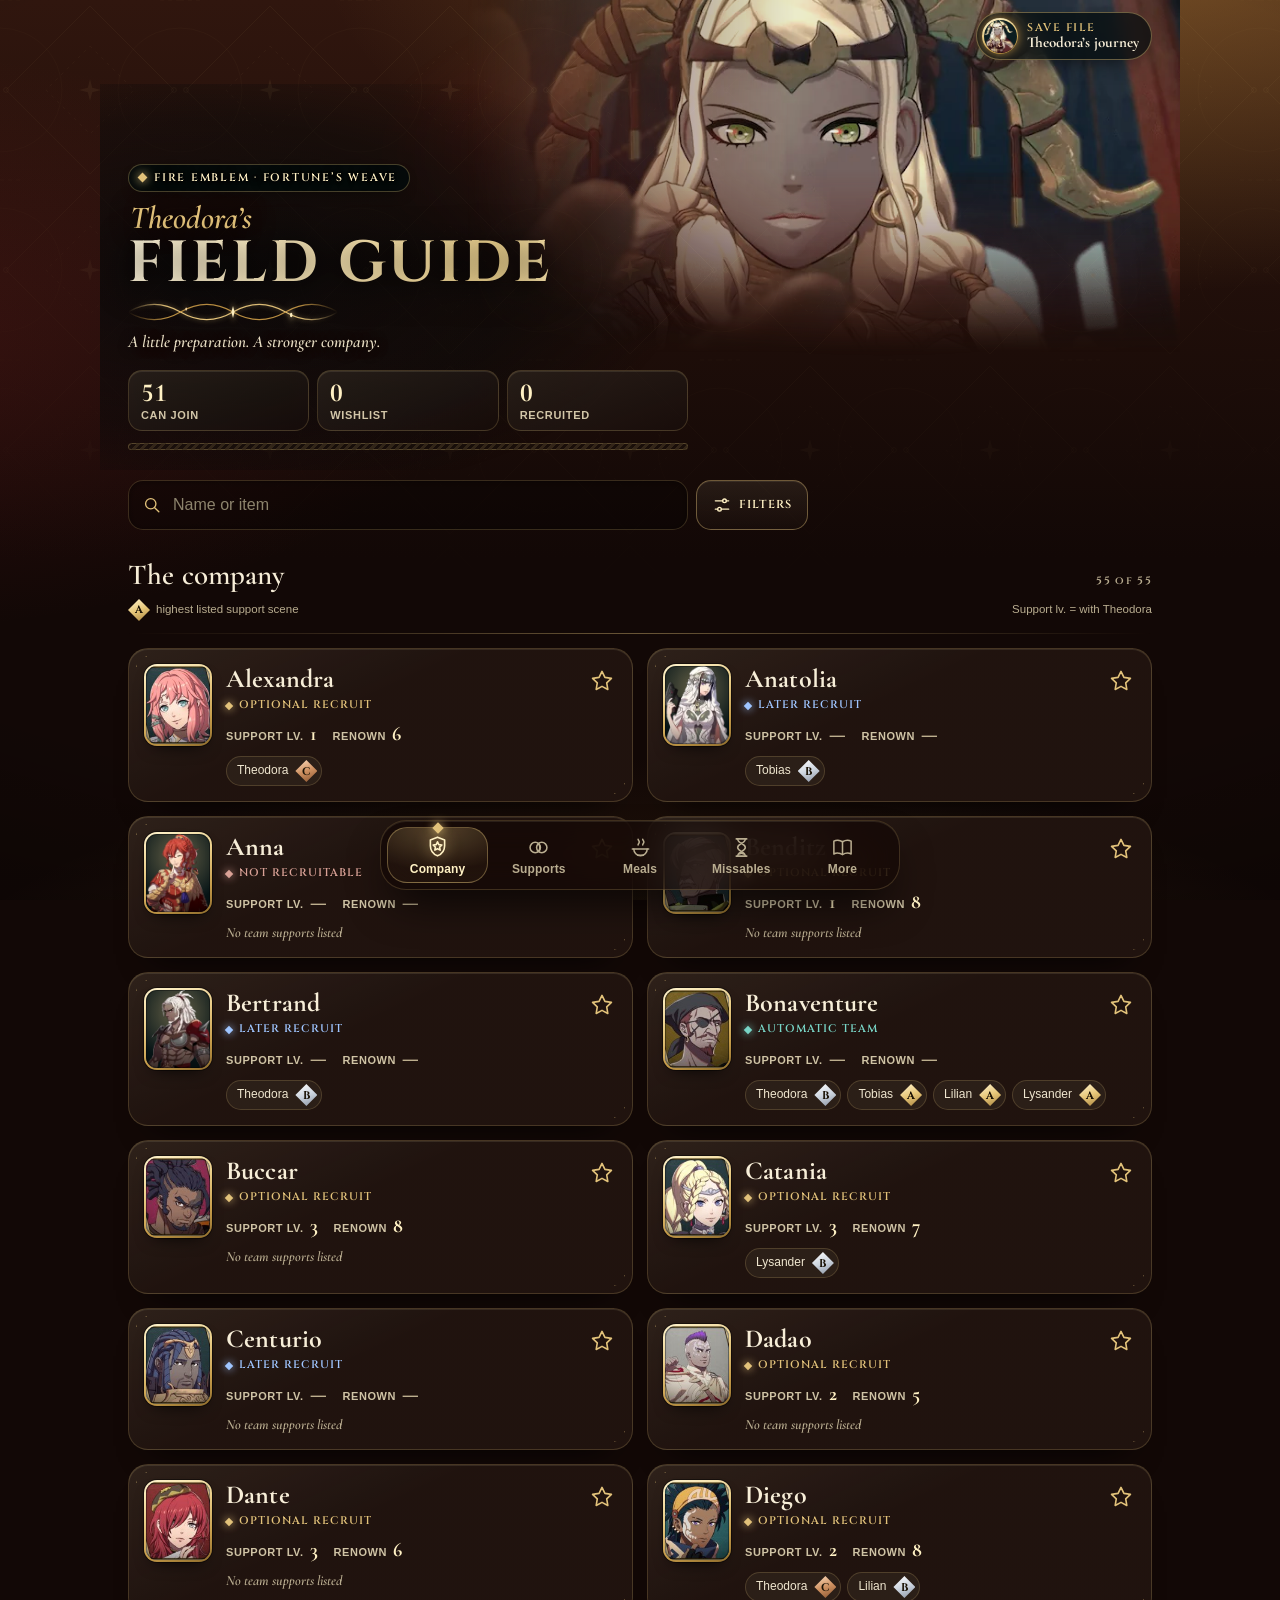
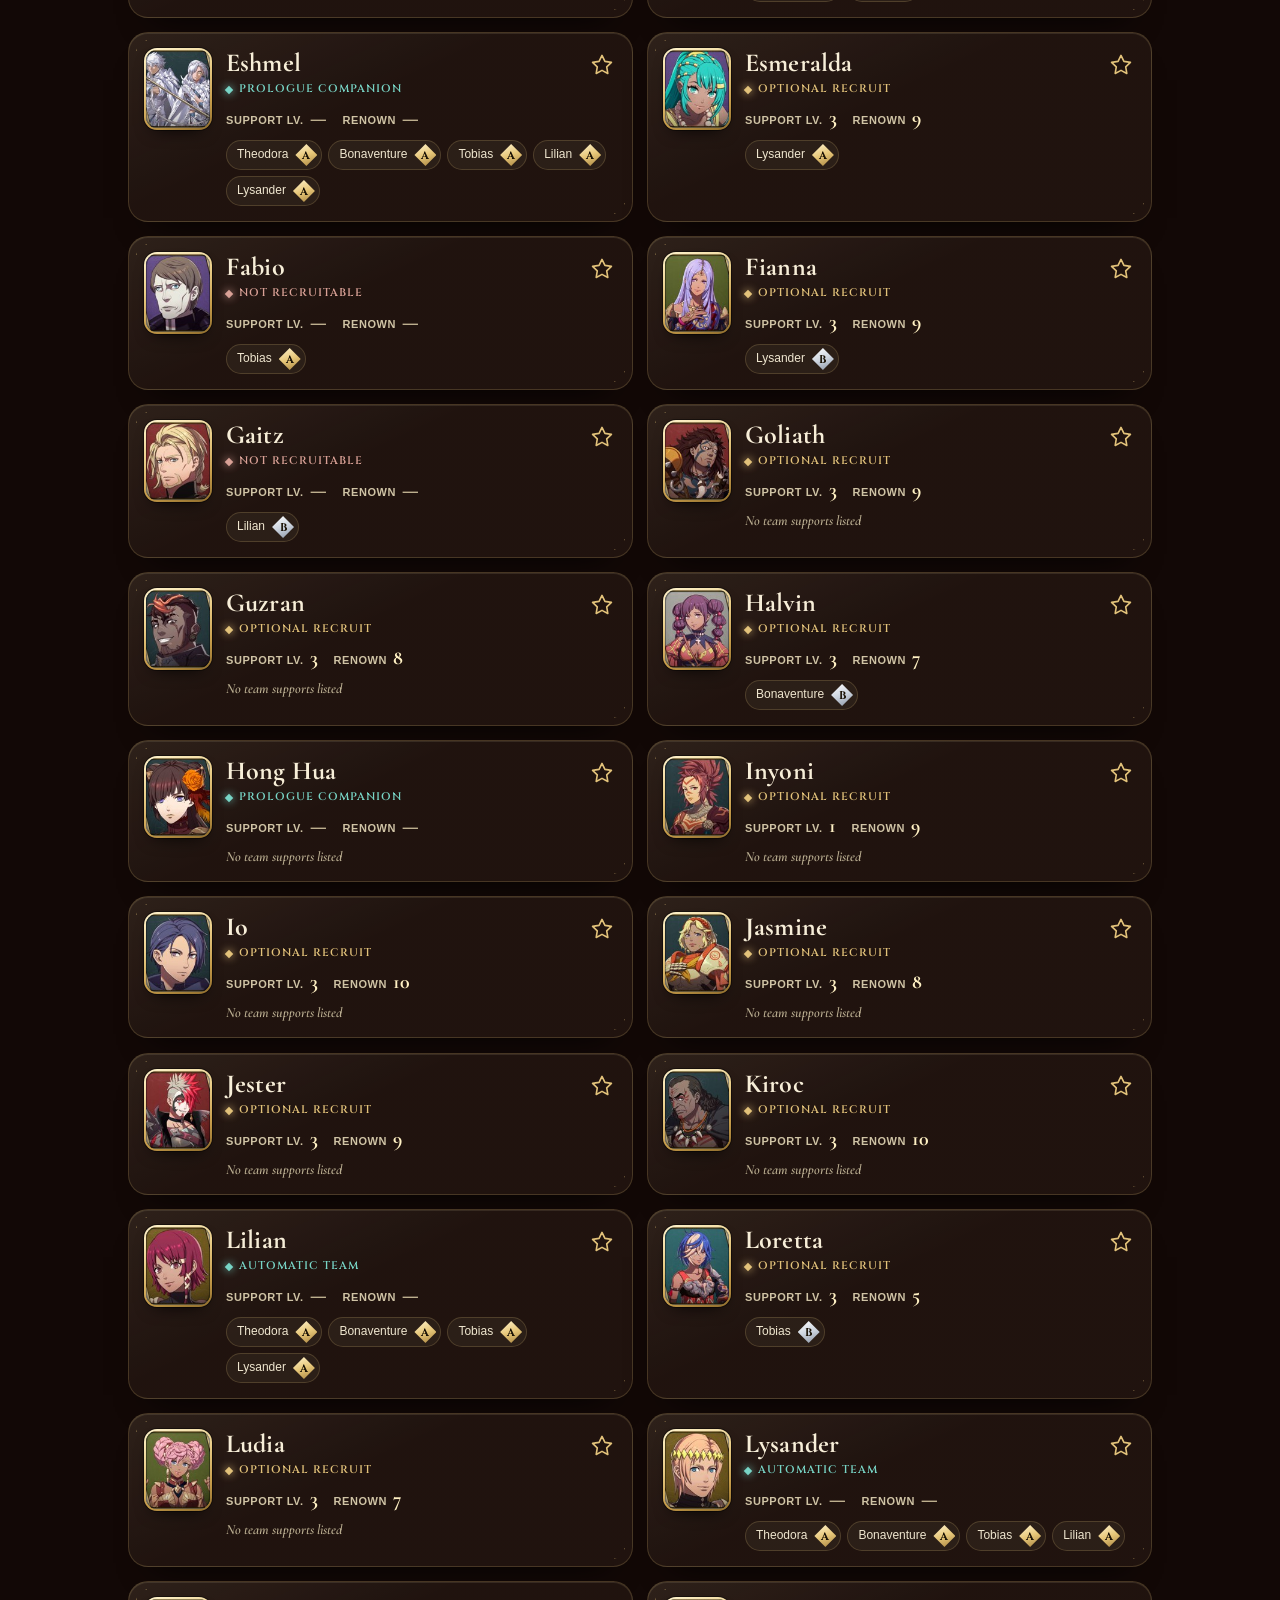
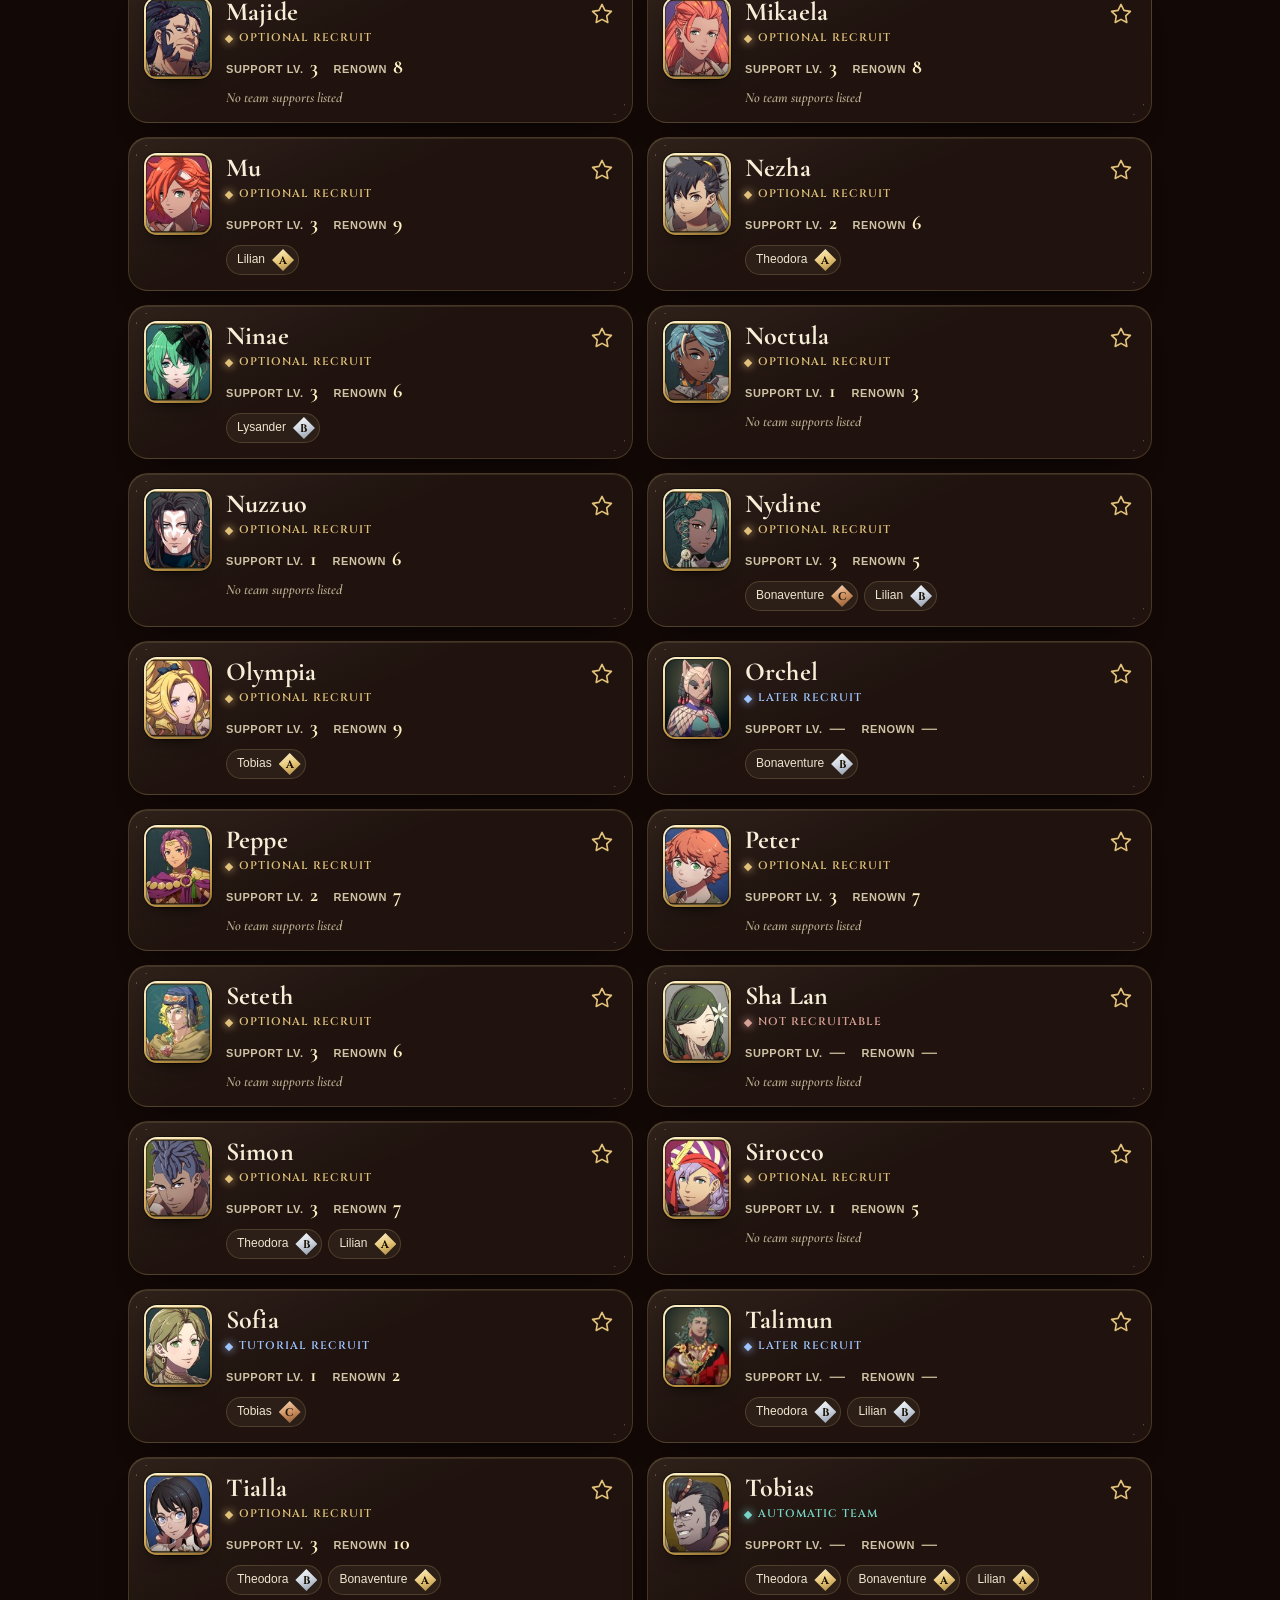
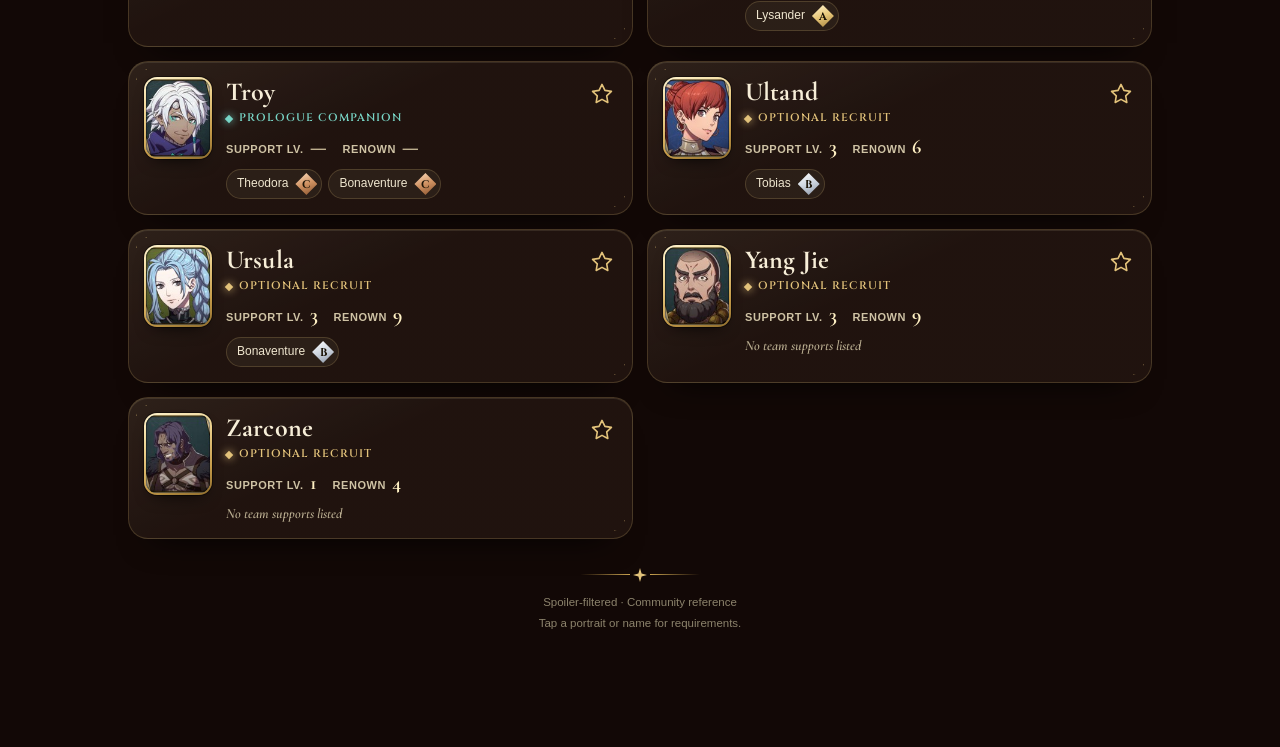
==== commit 52a0e77d: "Publish field guide v2.2 (site/ 28c8074)" ====
--- a/index.html
+++ b/index.html
@@ -13,10 +13,10 @@
 <title>Field Guide · Fortune’s Weave</title>
 <link rel="preload" href="fonts/cinzel-latin-700-normal.woff2" as="font" type="font/woff2" crossorigin>
 <link rel="preload" href="fonts/cormorant-garamond-latin-600-normal.woff2" as="font" type="font/woff2" crossorigin>
-<link rel="stylesheet" href="style.css?v=30">
-<link rel="stylesheet" href="missables.css?v=30">
-<link rel="stylesheet" href="v2.css?v=31">
-<link rel="stylesheet" href="fx.css?v=30">
+<link rel="stylesheet" href="style.css?v=33">
+<link rel="stylesheet" href="missables.css?v=33">
+<link rel="stylesheet" href="v2.css?v=33">
+<link rel="stylesheet" href="fx.css?v=33">
 <link rel="manifest" href="manifest.webmanifest">
 <link rel="icon" href="icon.svg" type="image/svg+xml">
 <link rel="apple-touch-icon" href="apple-touch-icon.png">
@@ -320,11 +320,11 @@
     <div class="lord-pick" id="new-file-lords"></div>
   </div>
 </dialog>
-<script src="store.js?v=30"></script>
-<script src="fx.js?v=30" defer></script>
-<script src="app.js?v=31" defer></script>
-<script src="supports.js?v=31" defer></script>
-<script src="meals.js?v=30" defer></script>
-<script src="missables.js?v=30" defer></script>
+<script src="store.js?v=33"></script>
+<script src="fx.js?v=33" defer></script>
+<script src="app.js?v=33" defer></script>
+<script src="supports.js?v=33" defer></script>
+<script src="meals.js?v=33" defer></script>
+<script src="missables.js?v=33" defer></script>
 </body>
 </html>
--- a/v2.css
+++ b/v2.css
@@ -326,3 +326,7 @@
 .steps li.step-base{color:var(--muted)}
 .steps li.step-base b{color:var(--ivory);font:700 17px/1 var(--display)}
 #supports-toolbar{row-gap:4px}
+
+/* Rank columns stay aligned: missing ranks hold their slot invisibly. */
+.pip-gap{flex:none;width:44px;height:44px}
+.pips i.gap{visibility:hidden}
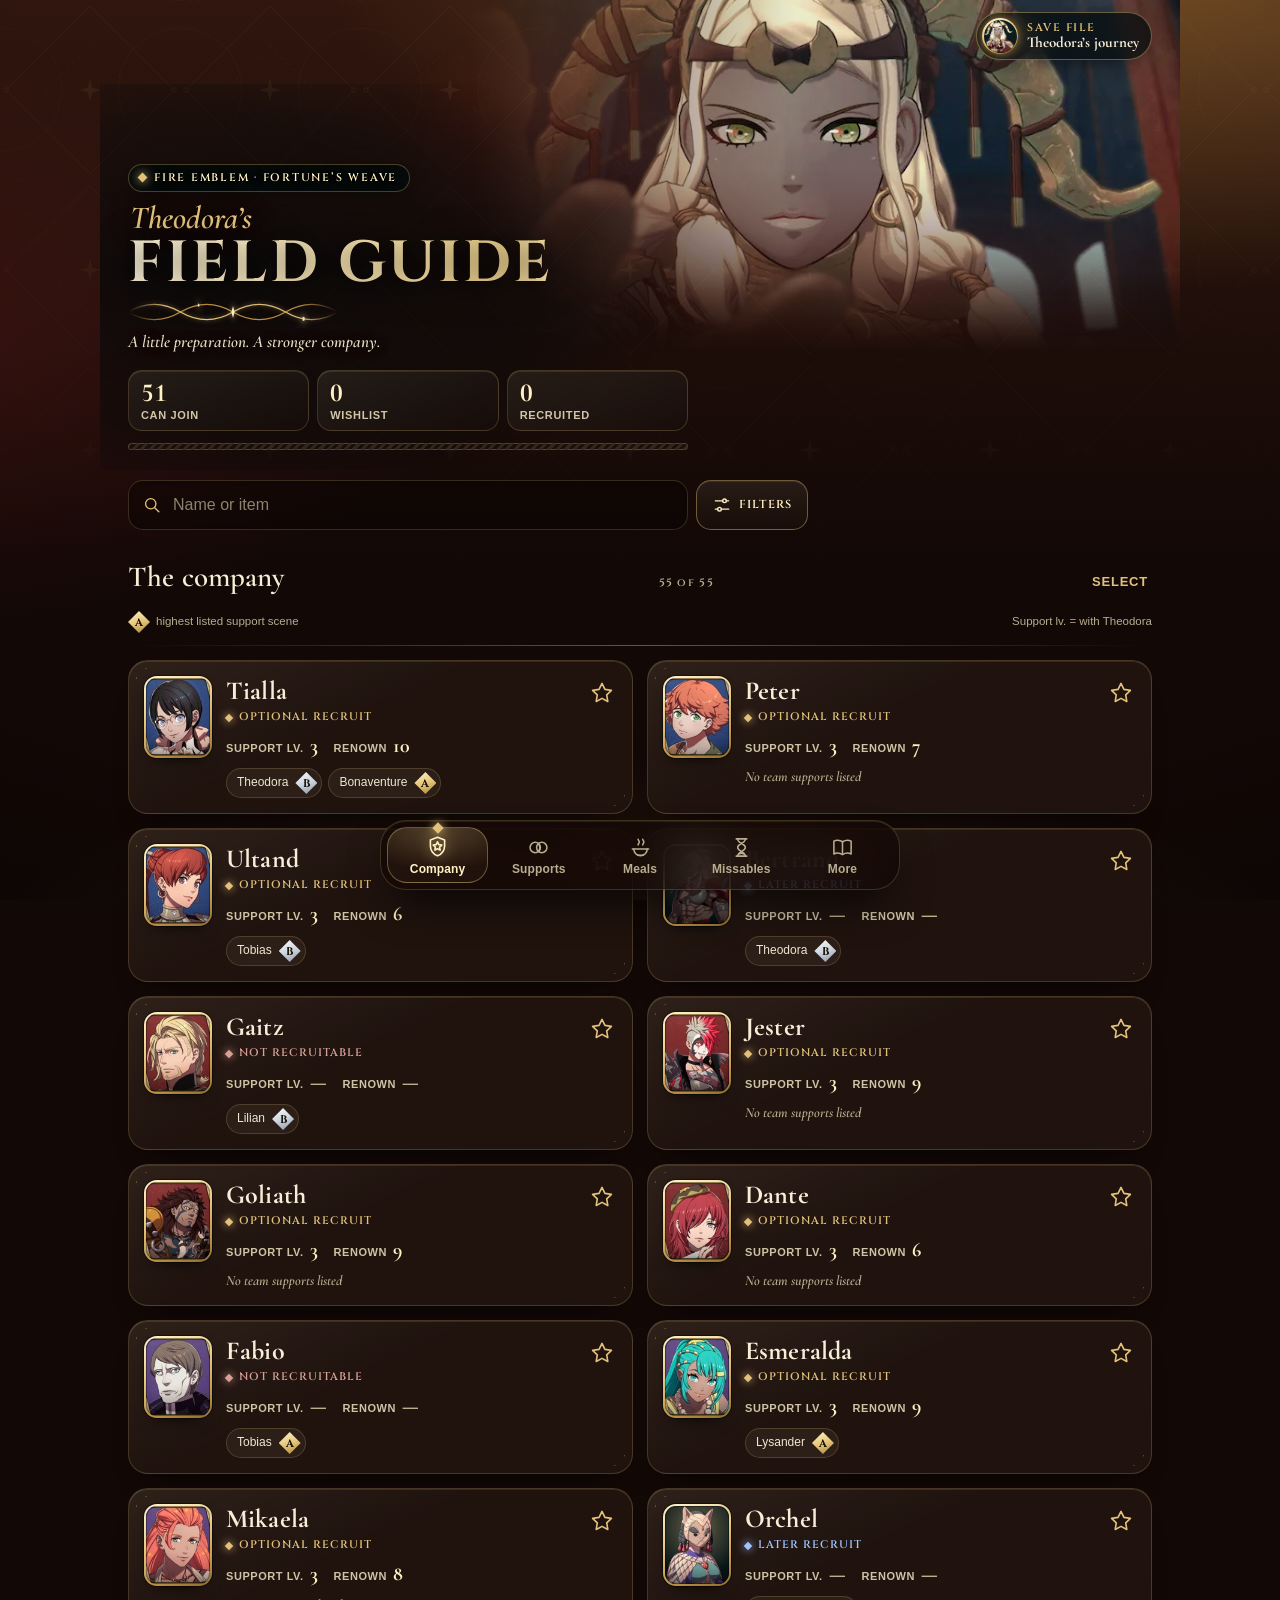
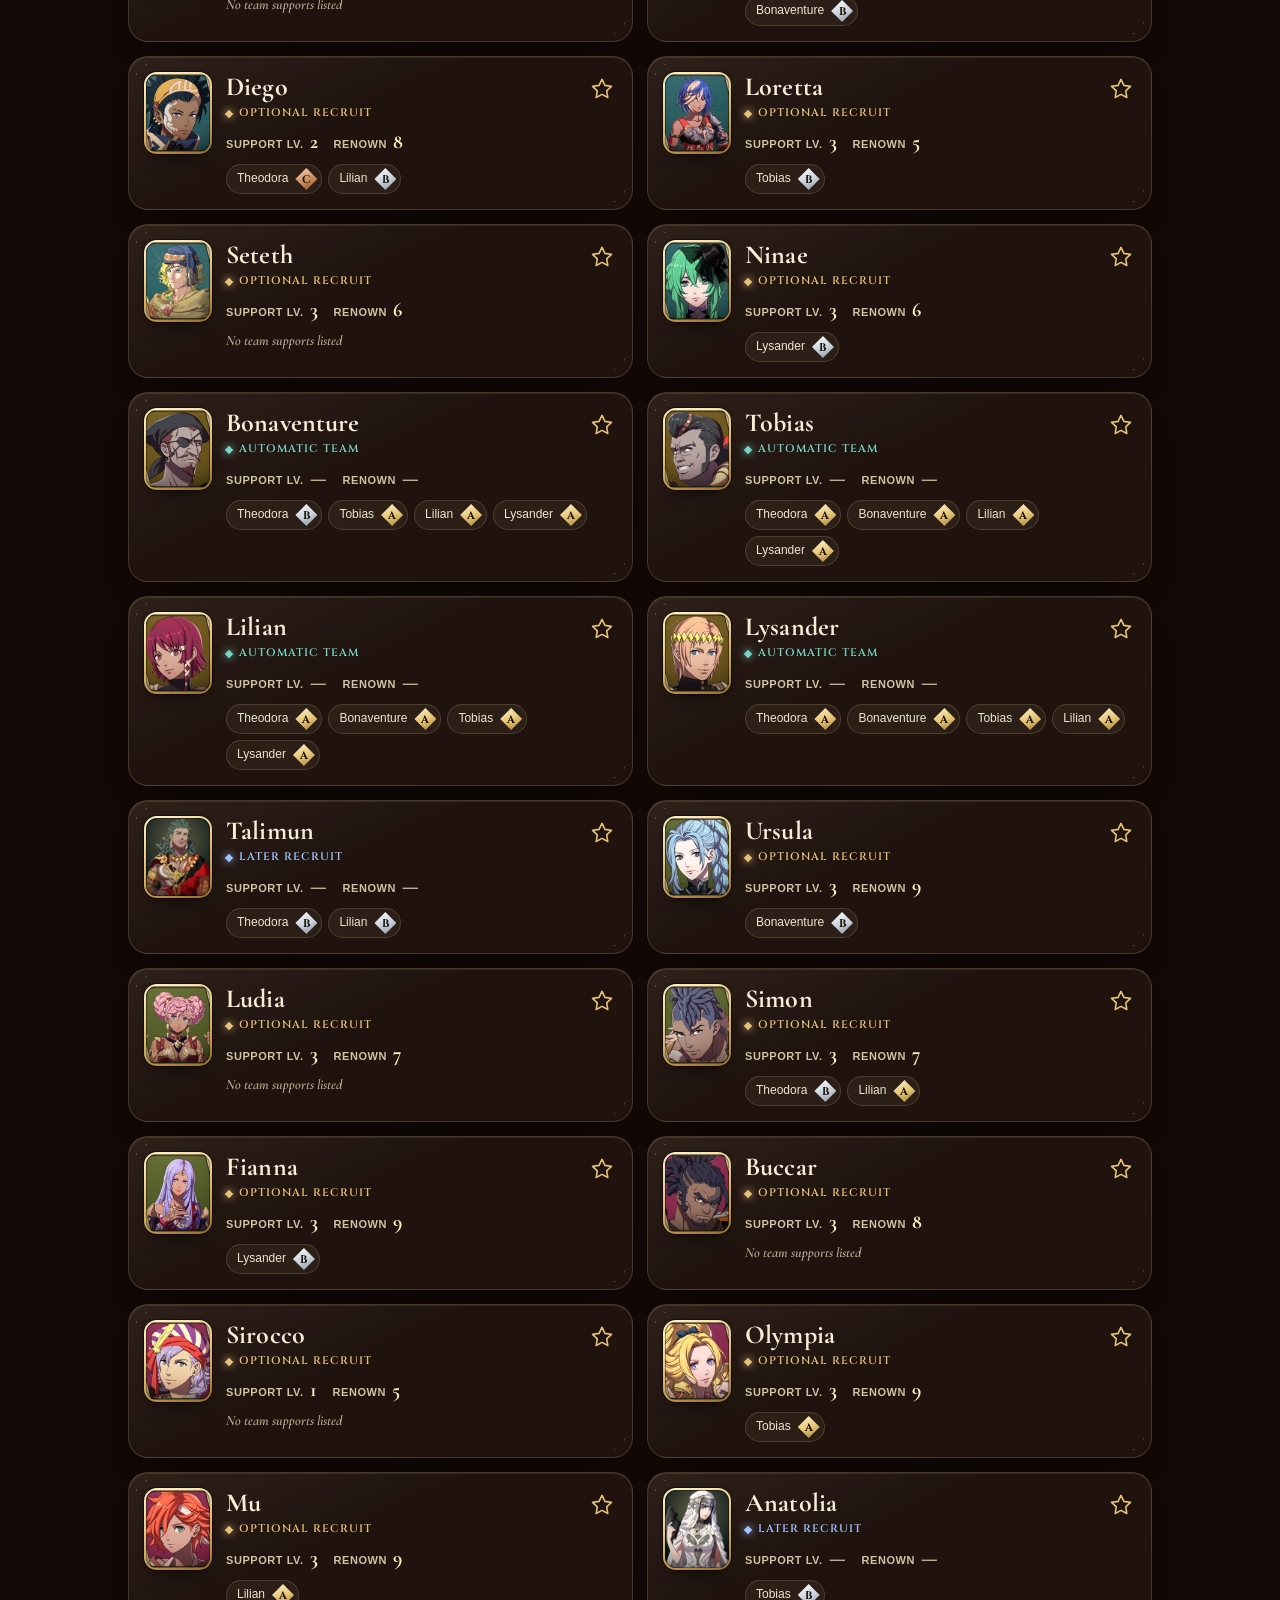
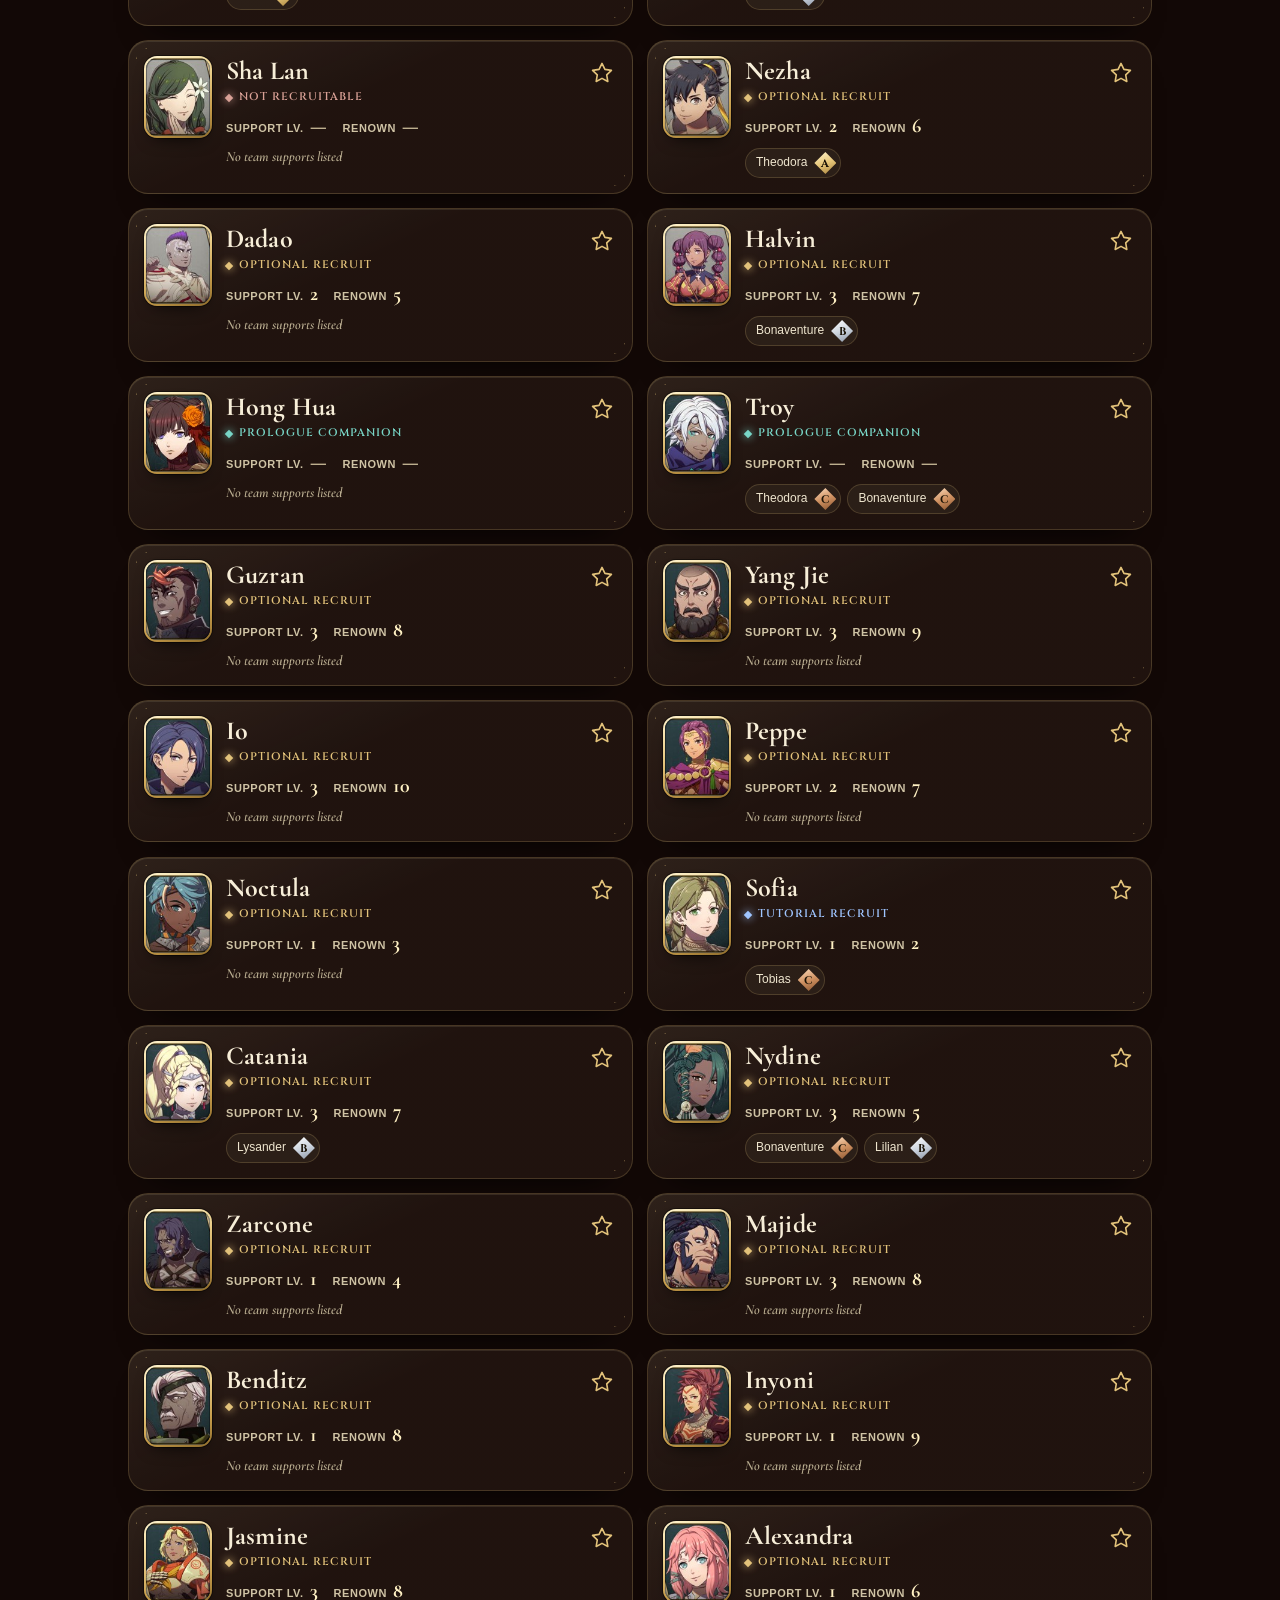
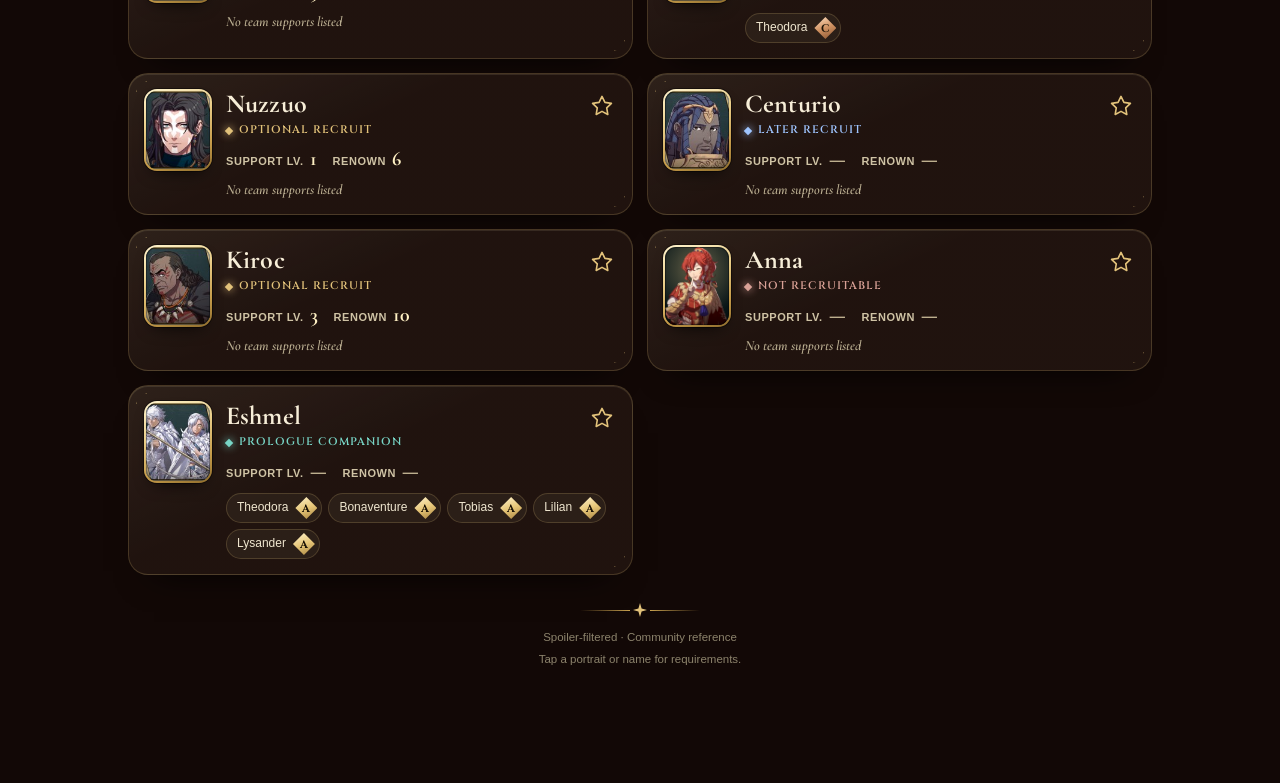
==== commit eb0a194b: "Publish field guide v3 (site/ dfb8ba9)" ====
--- a/index.html
+++ b/index.html
@@ -13,10 +13,11 @@
 <title>Field Guide · Fortune’s Weave</title>
 <link rel="preload" href="fonts/cinzel-latin-700-normal.woff2" as="font" type="font/woff2" crossorigin>
 <link rel="preload" href="fonts/cormorant-garamond-latin-600-normal.woff2" as="font" type="font/woff2" crossorigin>
-<link rel="stylesheet" href="style.css?v=33">
-<link rel="stylesheet" href="missables.css?v=33">
-<link rel="stylesheet" href="v2.css?v=33">
-<link rel="stylesheet" href="fx.css?v=33">
+<link rel="stylesheet" href="style.css?v=37">
+<link rel="stylesheet" href="missables.css?v=37">
+<link rel="stylesheet" href="v2.css?v=37">
+<link rel="stylesheet" href="fx.css?v=37">
+<link rel="stylesheet" href="v3.css?v=37">
 <link rel="manifest" href="manifest.webmanifest">
 <link rel="icon" href="icon.svg" type="image/svg+xml">
 <link rel="apple-touch-icon" href="apple-touch-icon.png">
@@ -24,6 +25,8 @@
 <body>
 <svg width="0" height="0" style="position:absolute" aria-hidden="true" focusable="false">
   <symbol id="i-company" viewBox="0 0 24 24"><path d="M12 2.8 19 5.6v5.6c0 4.6-3 8.3-7 10-4-1.7-7-5.4-7-10V5.6z"/><path d="m12 7.4 1.3 2.7 3 .4-2.2 2.1.5 3L12 14.2l-2.6 1.4.5-3-2.2-2.1 3-.4z"/></symbol>
+  <symbol id="i-lock" viewBox="0 0 24 24"><rect x="5" y="10.5" width="14" height="10" rx="2.2"/><path d="M8.2 10.5V7.8a3.8 3.8 0 0 1 7.6 0v2.7"/><path d="M12 14.6v2.2"/></symbol>
+  <symbol id="i-select" viewBox="0 0 24 24"><rect x="3.5" y="3.5" width="7" height="7" rx="1.6"/><rect x="13.5" y="3.5" width="7" height="7" rx="1.6"/><rect x="3.5" y="13.5" width="7" height="7" rx="1.6"/><path d="m14 17 2 2 4-4.4"/></symbol>
   <symbol id="i-star" viewBox="0 0 24 24"><path d="m12 3.2 2.7 5.5 6 .9-4.35 4.2 1 6-5.35-2.85-5.35 2.85 1-6L3.3 9.6l6-.9z"/></symbol>
   <symbol id="i-seal" viewBox="0 0 24 24"><path d="M12 2.6l2.1 1.6 2.6-.2.9 2.5 2.3 1.2-.4 2.6 1.4 2.2-1.4 2.2.4 2.6-2.3 1.2-.9 2.5-2.6-.2L12 21.4l-2.1-1.6-2.6.2-.9-2.5-2.3-1.2.4-2.6L3.1 12l1.4-2.2-.4-2.6 2.3-1.2.9-2.5 2.6.2z"/><path d="m8.4 12.2 2.4 2.4 4.8-5"/></symbol>
   <symbol id="i-hourglass" viewBox="0 0 24 24"><path d="M6.5 3h11M6.5 21h11"/><path d="M8 3c0 4.6 8 5 8 9s-8 4.4-8 9M16 3c0 4.6-8 5-8 9s8 4.4 8 9"/><path d="M10 18.6c.8-.7 3.2-.7 4 0"/></symbol>
@@ -95,14 +98,14 @@
       <p class="filter-help"><span class="tri-demo inc"><svg class="ico" aria-hidden="true"><use href="#i-check"/></svg></span>Tap once: show only <span class="tri-demo exc"><svg class="ico" aria-hidden="true"><use href="#i-ban"/></svg></span>Twice: hide · Third tap clears. In search, <b>−word</b> hides matches.</p>
       <div id="filter-groups"></div>
       <div class="filtergrid sortgrid">
-        <label>Sort by<select id="sort"><option value="name">Name</option><option value="support">Support level</option><option value="renown">Renown</option><option value="gold">Gold required</option><option value="status">Recruitment status</option><option value="supports">Support partner count</option></select></label>
+        <label>Sort by<select id="sort"><option value="game">Game order</option><option value="name">Name</option><option value="support">Support level</option><option value="renown">Renown</option><option value="gold">Gold required</option><option value="status">Recruitment status</option><option value="supports">Support partner count</option></select></label>
         <button id="direction" class="ghostbtn">↑ Ascending</button>
       </div>
       <button id="reset" class="textbutton">Reset search &amp; filters</button>
     </div>
   </div>
 
-  <div class="listmeta"><h2 id="view-title">The company</h2><span id="count" role="status" aria-live="polite">Opening field notes…</span></div>
+  <div class="listmeta"><h2 id="view-title">The company</h2><span id="count" role="status" aria-live="polite">Opening field notes…</span><button type="button" id="select-toggle" class="select-toggle" aria-pressed="false">Select</button></div>
   <p class="legend"><span><b class="rank-gem r-A" aria-hidden="true">A</b> highest listed support scene</span><span id="legend-lord">Support lv. = with Theodora</span></p>
   <div id="cards"></div>
   <section id="empty" class="empty" hidden>
@@ -145,8 +148,9 @@
       <button type="button" data-filter="done" aria-pressed="false">Viewed</button>
     </div>
     <label class="switch"><input type="checkbox" id="sp-company-only"><span class="sw" aria-hidden="true"></span>In my company</label>
-    <label class="switch"><input type="checkbox" id="sp-part1"><span class="sw" aria-hidden="true"></span>Part I only</label>
-  </div>
+    <label class="switch"><input type="checkbox" id="sp-part1"><span class="sw" aria-hidden="true"></span>Open now</label>
+  </div>
+  <div class="pill-row"><button type="button" class="ghostbtn small levels-btn" id="sp-levels" aria-haspopup="dialog"><svg class="ico" aria-hidden="true"><use href="#i-sliders"/></svg>Set levels</button><span style="flex:1"></span><button type="button" class="jr-pill" data-journey-pill><i aria-hidden="true"></i><span class="jp-text">Part I</span><svg class="ico" aria-hidden="true"><use href="#i-chev-r"/></svg></button></div>
   <div id="sp-list" class="bond-list"></div>
   <p id="sp-empty" class="empty" hidden></p>
   <details class="spoiler-links rules-box"><summary>How supports work</summary><ul id="sp-rules" class="rules"></ul></details>
@@ -183,7 +187,9 @@
 </section>
 
 <!-- ============ MISSABLES ============ -->
-<section id="missables-view" class="view" hidden aria-labelledby="missables-heading">
+<section id="missables-view" class="view missables-view" hidden aria-labelledby="missables-heading">
+  <div class="part-bar"><div class="part-tabs" id="part-tabs" role="tablist" aria-label="Choose a Part"></div></div>
+  <div class="part-stage" id="part-stage" hidden></div>
   <div class="lord-stage" id="lord-stage">
     <div class="lord-track" id="route-carousel" tabindex="0" role="region" aria-roledescription="carousel" aria-label="Lord routes. Swipe or use the arrow keys to change route."></div>
     <button class="stage-arrow prev" id="route-prev" type="button" aria-label="Previous route"><svg class="ico" aria-hidden="true"><use href="#i-chev-l"/></svg></button>
@@ -194,7 +200,7 @@
   <div class="route-tabs-wrap"><div class="route-tabs" id="route-tabs" role="tablist" aria-label="Choose a lord’s route"></div></div>
   <p id="route-status" class="sr-only" aria-live="polite"></p>
   <div class="missables-head">
-    <p class="eyebrow">Part I · Scenes &amp; Paralogues</p>
+    <div class="mh-top"><p class="eyebrow" id="missables-eyebrow">Part I · Scenes &amp; Paralogues</p><button type="button" class="jr-pill" data-journey-pill><i aria-hidden="true"></i><span class="jp-text">Part I</span><svg class="ico" aria-hidden="true"><use href="#i-chev-r"/></svg></button></div>
     <div class="mh-row">
       <h1 id="missables-heading" tabindex="-1">Missables</h1>
       <div id="missables-filter" class="segmented" role="group" aria-label="Show">
@@ -211,9 +217,10 @@
   <p class="note hint"><svg class="ico" aria-hidden="true"><use href="#i-spark"/></svg>Tap a title for requirements, not story summaries.</p>
   <p id="missables-storage-warning" class="warning" role="status" hidden>Checklist storage is unavailable or unreadable. Marks work for this visit but may not be saved.</p>
   <p id="missables-load-error" class="warning" role="status" hidden>Missables notes are not available. Verified data may not be published yet, or the connection failed. No checklist has been inferred. Reload to try again.</p>
+  <div id="sealed-card" class="sealed-card" role="tabpanel" hidden><span class="seal-gem" aria-hidden="true"><svg class="ico"><use href="#i-lock"/></svg></span><h2 id="sealed-title">Sealed</h2><p id="sealed-text"></p><button type="button" class="goldbtn" data-journey-pill>Update my journey</button></div>
   <div id="missables-list" role="tabpanel" aria-labelledby="missables-heading"></div>
   <p id="missables-empty" class="empty" hidden></p>
-  <p class="note">Check off viewed notes · Saved automatically in this save file, separately for each route.</p>
+  <p class="note" id="missables-footnote">Check off viewed notes · Saved automatically in this save file, separately for each route.</p>
   <div id="missables-coverage" class="note coverage"></div>
 </section>
 
@@ -226,6 +233,7 @@
     <span class="weave-slot center" data-weave aria-hidden="true"></span>
   </header>
   <div class="codex">
+    <section class="journey" id="journey" aria-labelledby="journey-title"></section>
     <div class="backup-card" id="files-card">
       <h2><svg class="ico" aria-hidden="true"><use href="#i-scroll"/></svg>Your save files</h2>
       <p>Everything you tap saves itself straight away — recruits, wishlist, supports, meals and missables. Each save file is one playthrough with its own lord.</p>
@@ -255,9 +263,10 @@
 
     <div id="source-notes">
       <h2>Reading the field notes</h2>
-      <p><strong>Every lord, one roster:</strong> the Company page shows requirements for your save file’s lord. Each character’s field note also compares all four lords. Major story recruits and story unlock details are excluded.</p>
-      <p><strong>Two different support measures:</strong> “Support lv.” is the numeric level a character needs with your lord to be recruited. Support conversations (C, B, A) are scenes between two characters; the guide lists the highest rank the community matrix records, not a promise that every lower rank exists.</p>
-      <p><strong>Requirements are deliberately vague.</strong> Unlock hints say what kind of thing is needed — a support level, both characters in your company, or “a later story point” — never what happens.</p>
+      <p><strong>Every lord, one roster:</strong> the Company page shows requirements for your save file’s lord. Each character’s field note also compares all four lords.</p>
+      <p><strong>Your journey keeps things sealed:</strong> later characters, later support conversations and later missable notes stay hidden until you set your journey (above) to the point where you reach them. Moving it back hides them again.</p>
+      <p><strong>Two different support measures:</strong> “Support lv.” on a card is the level a character needs with your lord to be recruited. Support conversations (C, B, A) are scenes between two characters; most open at levels 2, 3 and 4.</p>
+      <p><strong>Requirements, not story:</strong> unlock notes say what to do — a Part, a chapter, a path, a quest, both characters in your company — never what happens.</p>
       <p><strong>Uncertainty:</strong> support data comes from a community matrix and tracker that share sources, so it isn’t independent in-game verification. Recruitment thresholds were compared between two guides; disagreements are marked in each field note. Meal preferences are community-reported.</p>
       <details class="spoiler-links">
         <summary>Source links — <em>these pages contain spoilers</em></summary>
@@ -286,6 +295,10 @@
   <button data-tab="about"><svg class="ico" aria-hidden="true"><use href="#i-book"/></svg><span>More</span></button>
 </nav>
 
+<div id="bulk-bar" class="bulk-bar" role="region" aria-label="Update selected characters" hidden>
+  <div class="bulk-top"><span id="bulk-count" role="status" aria-live="polite">Tap cards to select</span><button type="button" class="textbutton" id="bulk-team">Starting team</button><button type="button" class="textbutton" id="bulk-all">All shown</button><button type="button" class="goldbtn small" id="bulk-done">Done</button></div>
+  <div class="bulk-actions"><button type="button" class="goldbtn" data-bulk="recruit"><svg class="ico" aria-hidden="true"><use href="#i-check"/></svg>Recruited</button><button type="button" class="ghostbtn" data-bulk="unrecruit"><svg class="ico" aria-hidden="true"><use href="#i-close"/></svg>Unmark</button><button type="button" class="ghostbtn" data-bulk="wish"><svg class="ico" aria-hidden="true"><use href="#i-star"/></svg>Wishlist</button></div>
+</div>
 <div id="toast" class="toast" role="status" aria-live="polite" hidden></div>
 
 <dialog id="missables-detail" class="sheet" aria-labelledby="missables-detail-title">
@@ -302,6 +315,11 @@
   <div class="sheet-grip" aria-hidden="true"><i></i></div>
   <div class="dialogtop"><span class="eyebrow">Support conversation</span><button id="close-pair" class="closebtn" aria-label="Close support details"><svg class="ico" aria-hidden="true"><use href="#i-close"/></svg></button></div>
   <div id="pair-content"></div>
+</dialog>
+<dialog id="levels" class="sheet tall" aria-labelledby="levels-title">
+  <div class="sheet-grip" aria-hidden="true"><i></i></div>
+  <div class="dialogtop"><span class="eyebrow">Support levels</span><button id="close-levels" class="closebtn" aria-label="Close support levels"><svg class="ico" aria-hidden="true"><use href="#i-close"/></svg></button></div>
+  <div id="levels-content"></div>
 </dialog>
 <dialog id="picker" class="sheet tall" aria-labelledby="picker-title">
   <div class="sheet-grip" aria-hidden="true"><i></i></div>
@@ -320,11 +338,12 @@
     <div class="lord-pick" id="new-file-lords"></div>
   </div>
 </dialog>
-<script src="store.js?v=33"></script>
-<script src="fx.js?v=33" defer></script>
-<script src="app.js?v=33" defer></script>
-<script src="supports.js?v=33" defer></script>
-<script src="meals.js?v=33" defer></script>
-<script src="missables.js?v=33" defer></script>
+<script src="store.js?v=37"></script>
+<script src="fx.js?v=37" defer></script>
+<script src="app.js?v=37" defer></script>
+<script src="journey.js?v=37" defer></script>
+<script src="supports.js?v=37" defer></script>
+<script src="meals.js?v=37" defer></script>
+<script src="missables.js?v=37" defer></script>
 </body>
 </html>
--- a/v3.css
+++ b/v3.css
@@ -0,0 +1,285 @@
+/* Field Guide v3 — journey loom, bulk editing, sealed parts. Extends the approved Fortune's Weave language. */
+@property --sweep{syntax:"<angle>";inherits:false;initial-value:0deg}
+@property --pg{syntax:"<color>";inherits:true;initial-value:#f0c76a}
+
+/* ================= Journey card ================= */
+.journey{position:relative;isolation:isolate;overflow:hidden;margin:4px 0 26px;padding:20px 16px 18px;border-radius:24px;
+  border:1px solid var(--line-2);transition:--pg .9s ease;
+  background:linear-gradient(165deg,rgba(255,240,200,.09),rgba(255,240,200,.01) 46%),var(--card);
+  box-shadow:inset 0 1px 0 rgba(255,241,196,.14),0 18px 50px -30px #000,0 0 60px -30px var(--pg)}
+.journey::before{content:"";position:absolute;inset:0;z-index:-1;opacity:.35;background:var(--ornament) center/150px repeat;
+  -webkit-mask:linear-gradient(180deg,#000,transparent 70%);mask:linear-gradient(180deg,#000,transparent 70%)}
+.journey::after{content:"";position:absolute;inset:0;border-radius:inherit;pointer-events:none;
+  box-shadow:inset 0 0 0 1px color-mix(in srgb,var(--pg) 55%,transparent);opacity:0}
+.jr-aura{position:absolute;inset:-40% -30% auto;height:120%;z-index:-1;pointer-events:none;opacity:.55;
+  background:radial-gradient(40% 50% at 30% 45%,color-mix(in srgb,var(--pg) 55%,transparent),transparent 70%),
+             radial-gradient(35% 45% at 75% 35%,color-mix(in srgb,var(--glow) 45%,transparent),transparent 70%);
+  filter:blur(18px);animation:aura-drift 14s ease-in-out infinite alternate}
+@keyframes aura-drift{to{transform:translate3d(8%,6%,0) rotate(8deg) scale(1.08)}}
+.jr-sparks{position:absolute;inset:0;width:100%;height:100%;z-index:4;pointer-events:none}
+.journey .eyebrow{margin:0 0 6px}
+.jr-title{display:flex;align-items:baseline;gap:12px;margin:0!important;font:600 30px/1 var(--display)!important;color:var(--ivory)!important}
+.jr-numeral{min-width:1.1em;font:700 50px/1 var(--caps);letter-spacing:.02em;
+  background:linear-gradient(100deg,#8e6c2c 0%,#e9cd88 30%,#fff6dc 48%,#e9cd88 66%,#c79d4b 100%) 0 0/250% 100%;
+  -webkit-background-clip:text;background-clip:text;color:transparent;
+  filter:drop-shadow(0 0 14px color-mix(in srgb,var(--pg) 60%,transparent));animation:numeral-sheen 6s ease-in-out infinite}
+@keyframes numeral-sheen{0%,60%{background-position:100% 0}100%{background-position:-50% 0}}
+.jr-name{font:600 30px/1 var(--display);color:var(--ivory)}
+.jr-sub{margin:8px 0 0!important;font:italic 600 17px/1.35 var(--display)!important;color:var(--muted)!important}
+.stamp{animation:stamp .75s var(--spring) both}
+.jr-name.stamp{animation-delay:.06s}.jr-sub.stamp{animation:fade-up .6s var(--ease-out) .14s both}
+@keyframes stamp{0%{opacity:0;transform:scale(1.6) translateY(-8px);filter:blur(8px)}55%{opacity:1;transform:scale(.94);filter:blur(0)}100%{transform:none}}
+@keyframes fade-up{from{opacity:0;transform:translateY(8px)}}
+
+/* ---- The loom: four medallions on a woven gold thread ---- */
+.loom{position:relative;display:grid;grid-template-columns:repeat(4,1fr);margin:18px -6px 2px;padding-top:4px;touch-action:pan-y;user-select:none;-webkit-user-select:none}
+.loom-thread{position:absolute;top:10px;height:44px;left:0;width:0;overflow:visible;pointer-events:none}
+.lt-base{fill:none;stroke:rgba(226,194,122,.24);stroke-width:1.6;vector-effect:non-scaling-stroke;stroke-dasharray:2 4}
+.lt-gold{fill:none;stroke:url(#loom-gold);stroke-width:2.6;vector-effect:non-scaling-stroke;filter:drop-shadow(0 0 3px rgba(255,214,140,.8))}
+.lt-gold.b{stroke-width:2}
+.lt-glint{fill:none;stroke:#fff8e6;stroke-width:3;vector-effect:non-scaling-stroke;stroke-linecap:round;stroke-dasharray:6 160;animation:glint 3.4s linear infinite;opacity:.9}
+.lt-glint.b{animation-delay:-1.7s;stroke-width:2.4}
+@keyframes glint{from{stroke-dashoffset:166}to{stroke-dashoffset:-166}}
+.shuttle{position:absolute;z-index:1;left:0;top:23px;width:18px;height:18px;margin-left:-9px;pointer-events:none;will-change:transform}
+.shuttle i{position:absolute;inset:0;transform:rotate(45deg) scale(.85);border-radius:3px;background:var(--gold-grad);
+  box-shadow:0 0 0 1px #fff3cf,0 0 18px 4px color-mix(in srgb,var(--pg) 70%,transparent),0 0 40px 10px color-mix(in srgb,var(--pg) 30%,transparent);transition:transform .25s var(--spring)}
+.shuttle::before{content:"";position:absolute;right:50%;top:50%;width:70px;height:3px;margin-top:-1.5px;border-radius:3px;
+  background:linear-gradient(90deg,transparent,color-mix(in srgb,var(--pg) 80%,#fff));filter:blur(1.5px);opacity:0;transition:opacity .2s}
+.loom.dragging .shuttle i{transform:rotate(45deg) scale(1.3)}
+.loom.dragging .shuttle::before{opacity:.9}
+.station{position:relative;z-index:2;display:grid;justify-items:center;gap:7px;min-height:44px;padding:0 0 4px;border:0;background:none;color:inherit;cursor:pointer;-webkit-tap-highlight-color:transparent}
+.station:focus-visible{outline:none}
+.station:focus-visible .st-gem::before{outline:2px solid var(--gold-hi);outline-offset:4px}
+.st-gem{position:relative;display:grid;place-items:center;width:56px;height:56px;transition:transform .35s var(--spring)}
+.st-gem::before{content:"";position:absolute;inset:11px;transform:rotate(45deg);border-radius:7px;transition:background .4s,box-shadow .4s,border-color .4s;
+  border:1.5px solid rgba(226,194,122,.38);background:linear-gradient(135deg,#132a2d,#071416);box-shadow:inset 0 0 0 3px rgba(0,0,0,.35)}
+.st-gem::after{content:"";position:absolute;inset:2px;border-radius:50%;border:1px dashed color-mix(in srgb,var(--pg) 75%,transparent);opacity:0;transform:scale(.6);transition:opacity .4s,transform .5s var(--spring)}
+.st-face{position:relative;font:700 14px/1 var(--caps);color:var(--faint);opacity:0;transition:opacity .3s,color .3s}
+.st-lock{position:absolute;width:14px;height:14px;color:rgba(226,194,122,.55);transition:opacity .3s}
+.st-name{font:650 12px/1.1 var(--ui);letter-spacing:.02em;color:var(--faint);white-space:nowrap;transition:color .3s}
+.station.done .st-gem::before{border-color:#fff1c4;background:var(--gold-grad);box-shadow:inset 0 0 0 3px rgba(80,50,10,.25),0 0 12px -2px rgba(255,214,140,.6)}
+.station.done .st-face{opacity:1;color:#3a2608}
+.station.done .st-lock,.station.current .st-lock{opacity:0}
+.station.done .st-name{color:var(--gold)}
+.station.current .st-gem{transform:scale(1.12)}
+.station.current .st-gem::before{border-color:#fff6dc;background:radial-gradient(circle at 35% 30%,#fff8e4,#f3d58e 38%,#c79d4b 75%,#8e6c2c);
+  box-shadow:0 0 0 2px color-mix(in srgb,var(--pg) 50%,transparent),0 0 22px 2px color-mix(in srgb,var(--pg) 70%,transparent)}
+.station.current .st-gem::after{opacity:1;transform:scale(1);animation:orbit 9s linear infinite}
+.station.current .st-face{opacity:1;color:#2c1b05;text-shadow:0 1px 0 rgba(255,255,255,.4)}
+.station.current .st-name{color:var(--ivory)}
+.station.sealed .st-face{opacity:0}
+.station.sealed .st-name{color:var(--muted)}
+@keyframes orbit{to{transform:rotate(360deg)}}
+.station.pass .st-gem{animation:pass .45s var(--spring)}
+@keyframes pass{40%{transform:scale(1.28);filter:brightness(1.6)}}
+.station.arrive .st-gem{animation:arrive .9s var(--spring)}
+.station.arrive .st-gem::before{animation:gem-flash .9s ease-out}
+@keyframes arrive{0%{transform:scale(.7) rotate(-30deg)}45%{transform:scale(1.36) rotate(6deg)}100%{transform:scale(1.12)}}
+@keyframes gem-flash{0%{filter:brightness(2.6) saturate(.4)}100%{filter:none}}
+.station.arrive .st-gem>.st-face::before,.station.arrive .st-gem>.st-face::after{content:"";position:absolute;left:50%;top:50%;width:56px;height:56px;margin:-28px;border-radius:50%;
+  border:2px solid var(--pg);animation:shock .85s var(--ease-out) both;pointer-events:none}
+.station.arrive .st-gem>.st-face::after{animation-delay:.14s;border-width:1px}
+@keyframes shock{from{transform:scale(.4);opacity:1}to{transform:scale(2.6);opacity:0}}
+.station.retreat .st-gem{animation:retreat .55s ease-out}
+@keyframes retreat{20%{transform:translateX(-4px) scale(1.05)}40%{transform:translateX(4px)}60%{transform:translateX(-2px)}80%{transform:translateX(1px)}}
+.journey.flare::after{animation:card-flare 1.1s ease-out}
+@keyframes card-flare{0%{opacity:1;box-shadow:inset 0 0 0 1.5px var(--pg),inset 0 0 40px -10px var(--pg)}100%{opacity:0}}
+.journey.beckon{animation:beckon 1.4s ease-out}
+@keyframes beckon{0%,100%{box-shadow:inset 0 1px 0 rgba(255,241,196,.14),0 0 60px -30px var(--pg)}35%{box-shadow:inset 0 1px 0 rgba(255,241,196,.14),0 0 0 2px var(--gold-hi),0 0 60px -6px var(--pg)}}
+.jr-help{margin:8px 2px 0!important;font-size:13px!important;line-height:1.45!important;color:var(--muted)!important;text-align:center}
+
+/* ---- Part I paths ---- */
+.jr-block{margin-top:18px;padding-top:14px;border-top:1px solid var(--line)}
+.jr-label{margin:0 0 10px!important;font:700 11.5px/1.2 var(--ui)!important;letter-spacing:.14em;text-transform:uppercase;color:var(--gold)!important}
+.path-row{display:grid;grid-template-columns:repeat(4,1fr);gap:6px}
+.path-token{position:relative;display:grid;justify-items:center;gap:5px;min-height:44px;padding:4px 0;border:0;background:none;color:inherit;cursor:pointer;-webkit-tap-highlight-color:transparent}
+.pt-ring{position:relative;display:grid;place-items:center;width:62px;height:62px;border-radius:50%}
+.pt-ring img{position:relative;z-index:1;width:52px;height:52px;border-radius:50%;object-fit:cover;object-position:50% 18%;
+  border:1.5px solid rgba(226,194,122,.35);filter:grayscale(.75) brightness(.62);transition:filter .5s,border-color .4s,transform .4s var(--spring)}
+.pt-flame{position:absolute;inset:0;border-radius:50%;opacity:0;--sweep:0deg;
+  background:conic-gradient(from -90deg,var(--lc) 0deg,#fff3d6 calc(var(--sweep)*.5),var(--lc) var(--sweep),transparent var(--sweep));
+  -webkit-mask:radial-gradient(circle,transparent 26px,#000 27px,#000 30px,transparent 31px);mask:radial-gradient(circle,transparent 26px,#000 27px,#000 30px,transparent 31px);
+  filter:drop-shadow(0 0 6px var(--lc));transition:opacity .4s}
+.pt-seal{position:absolute;z-index:2;right:-1px;bottom:-1px;display:grid;place-items:center;width:22px;height:22px;transform:scale(0) rotate(-90deg);transition:transform .45s var(--spring)}
+.pt-seal::before{content:"";position:absolute;inset:3px;transform:rotate(45deg);border-radius:3px;background:var(--gold-grad);box-shadow:0 0 0 1.5px #1a0f04,0 0 10px var(--lc)}
+.pt-seal .ico{position:relative;width:11px;height:11px;color:#2c1b05;stroke-width:3}
+.pt-name{font:650 12.5px/1.1 var(--ui);color:var(--muted)}
+.pt-state{font:600 11px/1 var(--ui);color:var(--faint);letter-spacing:.02em}
+.path-token.lit img{filter:none;border-color:var(--lc);transform:scale(1.02)}
+.path-token.lit .pt-flame{opacity:1;--sweep:360deg;animation:orbit 12s linear infinite}
+.path-token.lit .pt-seal{transform:none}
+.path-token.lit .pt-name{color:var(--ivory)}
+.path-token.lit .pt-state{color:var(--lc);filter:brightness(1.35)}
+.path-token.ignite .pt-flame{animation:ignite .9s var(--ease-out) both,orbit 12s linear .9s infinite}
+@keyframes ignite{from{--sweep:0deg;filter:drop-shadow(0 0 16px var(--lc)) brightness(1.8)}to{--sweep:360deg}}
+.path-token.ignite img{animation:token-pop .7s var(--spring)}
+@keyframes token-pop{0%{transform:scale(.86)}50%{transform:scale(1.12)}}
+.path-token.douse .pt-ring{animation:douse .5s ease-out}
+@keyframes douse{30%{transform:scale(.92)}}
+.path-token.shake .pt-ring{animation:retreat .5s ease-out}
+.path-token:focus-visible{outline:none}
+.path-token:focus-visible .pt-ring{outline:2px solid var(--gold-hi);outline-offset:3px}
+
+/* ---- Part II lord ---- */
+.war-row{display:flex;flex-wrap:wrap;gap:8px}
+.war-chip{display:inline-flex;align-items:center;gap:8px;min-height:44px;padding:4px 14px 4px 5px;border-radius:999px;border:1px solid var(--line-2);
+  background:rgba(4,14,15,.5);color:var(--text);font:650 14px/1 var(--ui);cursor:pointer;transition:border-color .3s,box-shadow .3s,background .3s}
+.war-chip .pf.sm{width:34px;height:34px;border-radius:50%}
+.war-chip .pf.sm img{border-radius:50%}
+.war-chip.on{border-color:var(--lc);background:color-mix(in srgb,var(--lc) 18%,rgba(4,14,15,.6));box-shadow:0 0 18px -4px var(--lc),inset 0 0 0 1px color-mix(in srgb,var(--lc) 60%,transparent);color:var(--ivory)}
+.war-chip.crown{animation:token-pop .6s var(--spring)}
+
+/* ---- The tally ---- */
+.jr-ledger{list-style:none;margin:14px 0 0;padding:0;display:grid;gap:7px}
+.jr-ledger:empty{display:none}
+.jr-ledger li{display:flex;flex-wrap:wrap;align-items:center;gap:8px;padding:9px 12px;border-radius:14px;border:1px solid var(--line);
+  background:linear-gradient(90deg,color-mix(in srgb,var(--pg) 14%,transparent),transparent 80%);animation:ledger-in .6s var(--ease-out) calc(var(--i,0)*120ms + 200ms) both}
+.jr-ledger li .ico{width:17px;height:17px;color:var(--pg)}
+.jr-ledger li b{font:700 20px/1 var(--caps);color:var(--gold-hi);min-width:1.2em}
+.jr-ledger li span{font-size:14.5px;color:var(--text)}
+.jr-ledger li.lg-seal{background:rgba(255,255,255,.03)}
+.jr-ledger li.lg-seal .ico,.jr-ledger li.lg-seal b{color:var(--muted)}
+.jr-ledger li.lg-quiet{color:var(--muted);font-size:14px}
+.lg-faces{display:flex;margin-left:auto}
+.lg-faces img{width:30px;height:30px;border-radius:50%;object-fit:cover;object-position:50% 18%;border:1.5px solid var(--gold);margin-left:-8px;box-shadow:0 0 0 2px #071416;
+  animation:face-pop .55s var(--spring) calc(var(--k)*90ms + 700ms) both}
+@keyframes ledger-in{from{opacity:0;transform:translateX(-14px)}}
+@keyframes face-pop{from{opacity:0;transform:scale(.3) translateY(6px)}}
+
+/* ---- Journey pill (Supports, Missables) ---- */
+.jr-pill{position:relative;display:inline-flex;align-items:center;gap:7px;min-height:34px;padding:0 13px 0 10px;border-radius:999px;border:1px solid var(--line-2);
+  background:rgba(4,14,15,.55);color:var(--gold-hi);font:650 13px/1 var(--ui);cursor:pointer;-webkit-tap-highlight-color:transparent}
+.jr-pill::after{content:"";position:absolute;inset:-6px -2px}
+.jr-pill i{width:9px;height:9px;transform:rotate(45deg);border-radius:2px;background:var(--gold-grad);box-shadow:0 0 8px rgba(255,214,140,.7)}
+.jr-pill .ico{width:14px;height:14px;color:var(--muted)}
+.pill-row{display:flex;justify-content:flex-end;margin:-2px 0 8px}
+
+/* ================= Recruit steps the guide can check ================= */
+.steps li.met{color:var(--muted)}
+.met-tag{display:inline-flex;align-items:center;gap:4px;margin-left:8px;padding:2px 8px;border-radius:999px;background:rgba(120,213,198,.14);color:var(--ok);font:700 11px/1.4 var(--ui);letter-spacing:.04em;vertical-align:1px}
+.met-tag .ico{width:11px;height:11px}
+
+/* ================= Supports: locked by the journey ================= */
+.st.locked{color:var(--muted)}
+.st.locked::before{content:"";display:inline-block;width:9px;height:9px;margin-right:6px;vertical-align:0;transform:rotate(45deg);border:1.5px solid var(--faint);border-radius:2px}
+.rank-steps .gate{display:flex;align-items:center;gap:6px;margin-top:4px;font:600 12.5px/1.3 var(--ui);color:var(--muted)}
+.rank-steps .gate .ico{width:13px;height:13px}
+.rank-steps .gate.open{color:var(--ok)}
+
+/* ================= Company: select mode ================= */
+.listmeta{flex-wrap:wrap}
+.select-toggle{min-height:44px;padding:0 4px;border:0;background:none;color:var(--gold);font:700 13px/1 var(--ui);letter-spacing:.06em;text-transform:uppercase;cursor:pointer}
+.select-toggle[aria-pressed="true"]{color:var(--gold-hi)}
+#cards.selecting .star{visibility:hidden}
+#cards.selecting .card{transition:transform .3s var(--spring),box-shadow .3s,border-color .3s}
+.pick-mark{position:absolute;z-index:3;left:8px;top:8px;display:grid;place-items:center;width:26px;height:26px}
+.pick-mark::before{content:"";position:absolute;inset:4px;transform:rotate(45deg);border-radius:4px;border:1.5px solid rgba(255,241,196,.7);background:rgba(4,14,15,.75);transition:background .25s,border-color .25s,box-shadow .25s}
+.pick-mark .ico{position:relative;width:12px;height:12px;color:#2c1b05;stroke-width:3;opacity:0;transform:scale(.3);transition:opacity .2s,transform .3s var(--spring)}
+.card.is-picked{border-color:var(--gold)!important;box-shadow:0 0 0 1px var(--gold),0 0 28px -8px var(--gold)!important}
+.card.is-picked .pick-mark::before{background:var(--gold-grad);border-color:#fff6dc;box-shadow:0 0 12px rgba(255,214,140,.8)}
+.card.is-picked .pick-mark .ico{opacity:1;transform:none}
+.card.pick-pop{animation:pick-pop .4s var(--spring)}
+@keyframes pick-pop{40%{transform:scale(.975)}}
+.card.bulk-stamp{animation:bulk-stamp .7s var(--spring) calc(var(--k,0)*45ms) both}
+.card.bulk-stamp .seal-badge{animation:seal-pop .6s var(--spring) calc(var(--k,0)*45ms + 120ms) both}
+@keyframes bulk-stamp{0%{transform:scale(1)}30%{transform:scale(1.03);filter:brightness(1.35)}100%{transform:none}}
+.card.bulk-unstamp{animation:douse .5s ease-out calc(var(--k,0)*45ms) both}
+@keyframes seal-pop{0%{transform:scale(0) rotate(-60deg)}100%{transform:none}}
+.bulk-bar{position:fixed;z-index:30;left:50%;bottom:calc(env(safe-area-inset-bottom) + 86px);width:min(560px,calc(100% - 20px));transform:translateX(-50%);
+  padding:10px 10px 10px 14px;border-radius:20px;border:1px solid var(--line-2);
+  background:color-mix(in oklab,var(--bg-1) 70%,#020607 30%);backdrop-filter:blur(16px) saturate(1.3);-webkit-backdrop-filter:blur(16px) saturate(1.3);
+  box-shadow:0 18px 40px -12px #000,0 0 0 1px rgba(0,0,0,.4),inset 0 1px 0 rgba(255,241,196,.12)}
+.bulk-bar.rise{animation:bar-rise .5s var(--spring)}
+@keyframes bar-rise{from{transform:translate(-50%,40px);opacity:0}}
+.bulk-top{display:flex;align-items:center;gap:6px;margin-bottom:8px}
+#bulk-count{flex:1;font:700 14px/1.2 var(--ui);color:var(--ivory)}
+.bulk-top .textbutton{min-height:44px;padding:0 8px;font-size:13px}
+.bulk-top{margin:-4px 0 4px}
+.bulk-actions{display:grid;grid-template-columns:repeat(3,minmax(0,1fr));gap:6px}
+@media (max-width:359px){
+  .bulk-actions button{gap:0;padding:0 3px;font-size:12px;letter-spacing:.03em}
+  .bulk-actions .ico{display:none}
+  .bulk-top{gap:2px}.bulk-top .textbutton{padding:0 4px;font-size:12px;white-space:nowrap}
+  #bulk-count{font-size:13px;white-space:nowrap}
+  #bulk-done{padding:0 10px}
+}
+.bulk-actions button{display:flex;align-items:center;justify-content:center;gap:5px;min-height:44px;padding:0 6px;border-radius:12px;font:700 13px/1.1 var(--ui)}
+.bulk-actions button:disabled{opacity:.42}
+.bulk-actions .ico{width:15px;height:15px;flex:none}
+body.bulk-open #cards{padding-bottom:110px}
+body.bulk-open .toast{bottom:calc(env(safe-area-inset-bottom) + 86px + var(--bulk-h,118px) + 12px)}
+
+/* ================= Supports: set levels sheet ================= */
+.levels-head{display:flex;align-items:center;gap:12px;margin:2px 0 4px}
+.levels-head h2{margin:0;font:600 26px/1.05 var(--display);color:var(--ivory)}
+.levels-all{display:flex;align-items:center;flex-wrap:wrap;gap:8px;margin:12px 0 6px;padding:10px 12px;border-radius:14px;border:1px solid var(--line);background:rgba(255,240,200,.04)}
+.levels-all span{flex:1 1 100%;font:650 13px/1.3 var(--ui);color:var(--muted)}
+.lv-gauge{display:flex;gap:0;margin-left:-4px}
+.lv-gauge button{position:relative;display:grid;place-items:center;width:44px;height:44px;padding:0;border:0;background:none;cursor:pointer;-webkit-tap-highlight-color:transparent}
+.lv-gauge button::before{content:"";position:absolute;width:20px;height:20px;transform:rotate(45deg);border-radius:4px;border:1.5px solid rgba(226,194,122,.4);background:rgba(4,14,15,.6);transition:background .3s,border-color .3s,box-shadow .3s,transform .35s var(--spring)}
+.lv-gauge button b{position:relative;font:700 12px/1 var(--caps);color:var(--faint);transition:color .3s}
+.lv-gauge button.on::before{background:var(--gold-grad);border-color:#fff1c4;transition-delay:calc(var(--n)*35ms)}
+.lv-gauge button.on b{color:#2c1b05;transition-delay:calc(var(--n)*35ms)}
+.lv-gauge button.top::before{box-shadow:0 0 14px rgba(255,214,140,.75);transform:rotate(45deg) scale(1.12)}
+.lv-gauge button small{position:absolute;bottom:-7px;font:700 11px/1 var(--ui);color:var(--gold-2);letter-spacing:.04em}
+.lv-gauge button:focus-visible{outline:none}
+.lv-gauge button:focus-visible::before{outline:2px solid var(--gold-hi);outline-offset:3px}
+.lv-row{display:grid;grid-template-columns:auto 1fr;align-items:center;gap:4px 10px;padding:10px 0 16px;border-bottom:1px solid var(--line)}
+.lv-row .pf.sm{grid-row:span 2}
+.lv-row b.lv-name{font:600 20px/1 var(--display);color:var(--ivory)}
+.lv-row .lv-gauge{grid-column:2}
+.lv-row small.st{display:block;margin-top:3px}
+.lv-row.flash{animation:lv-flash .7s ease-out}
+@keyframes lv-flash{0%{background:rgba(255,214,140,.16)}100%{background:transparent}}
+.levels-btn{display:inline-flex;align-items:center;gap:6px}
+
+/* ================= Missables: parts ================= */
+.part-bar{padding-top:calc(env(safe-area-inset-top) + 8px)}
+.part-tabs{display:grid;grid-template-columns:repeat(4,1fr);gap:4px;margin:0 0 12px;padding:4px;border-radius:16px;border:1px solid var(--line);background:rgba(4,14,15,.45)}
+.part-tab{position:relative;display:grid;justify-items:center;gap:3px;min-height:48px;padding:6px 2px;border:0;border-radius:12px;background:none;color:var(--muted);font:650 12px/1.1 var(--ui);cursor:pointer}
+.part-tab b{font:700 15px/1 var(--caps);color:var(--gold)}
+.part-tab[aria-selected="true"]{background:linear-gradient(160deg,rgba(255,240,200,.16),rgba(255,240,200,.04));color:var(--ivory);box-shadow:inset 0 0 0 1px var(--line-2)}
+.part-tab.sealed{color:var(--faint)}
+.part-tab.sealed b{color:var(--faint)}
+.part-tab .ico{position:absolute;top:5px;right:6px;width:11px;height:11px;color:var(--faint)}
+.part-stage{position:relative;overflow:hidden;margin:0 0 14px;padding:22px 18px;border-radius:22px;border:1px solid var(--line-2);text-align:center;
+  background:radial-gradient(70% 90% at 50% 0%,color-mix(in srgb,var(--pg,#f0c76a) 26%,transparent),transparent 70%),var(--card)}
+.part-stage .ps-numeral{display:block;font:700 46px/1 var(--caps);background:var(--gold-grad);-webkit-background-clip:text;background-clip:text;color:transparent}
+.part-stage .ps-name{display:block;margin-top:4px;font:600 26px/1.1 var(--display);color:var(--ivory)}
+.part-stage .ps-sub{margin:6px 0 0;color:var(--muted);font-size:14px}
+.sealed-card{display:grid;justify-items:center;gap:10px;margin:6px 0 20px;padding:28px 18px;border-radius:22px;border:1px dashed var(--line-2);text-align:center;background:rgba(4,14,15,.4)}
+.sealed-card .seal-gem{position:relative;display:grid;place-items:center;width:64px;height:64px}
+.sealed-card .seal-gem::before{content:"";position:absolute;inset:12px;transform:rotate(45deg);border-radius:8px;border:1.5px solid var(--line-2);background:linear-gradient(135deg,#132a2d,#071416)}
+.sealed-card .seal-gem .ico{position:relative;width:20px;height:20px;color:var(--gold)}
+.sealed-card h2{margin:0;font:600 24px/1.1 var(--display);color:var(--ivory)}
+.sealed-card p{margin:0;color:var(--muted);font-size:14.5px;line-height:1.5;max-width:30ch}
+.sealed-card.shake .seal-gem{animation:retreat .5s ease-out}
+.md-tag.part{background:rgba(255,240,200,.1)}
+.missables-view.later-part .lord-stage,.missables-view.later-part .route-tabs-wrap{display:none}
+
+/* iPhone haptic helper (a native switch, visually hidden). */
+.haptic{position:fixed;left:-100px;top:0;width:1px;height:1px;overflow:hidden;opacity:0;pointer-events:none}
+
+@media (prefers-reduced-motion:reduce){
+  .jr-aura,.jr-numeral,.lt-glint,.station.current .st-gem::after,.path-token.lit .pt-flame{animation:none!important}
+  .stamp,.station.pass .st-gem,.station.arrive .st-gem,.station.retreat .st-gem,.journey.flare::after,.journey.beckon,.jr-ledger li,.lg-faces img,
+  .path-token.ignite .pt-flame,.path-token.ignite img,.card.bulk-stamp,.card.bulk-unstamp,.bulk-bar.rise,.card.pick-pop,.lv-row.flash{animation:none!important}
+}
+@supports not (color:color-mix(in srgb,red,blue)){
+  .journey,.bulk-bar{background:#0d2427}
+  .jr-aura{display:none}
+}
+
+/* Compact buttons keep a 44px tap height. */
+.ghostbtn.small,.goldbtn.small{min-height:44px;padding:0 14px;font-size:13px}
+.mh-top{display:flex;align-items:center;justify-content:space-between;gap:10px;flex-wrap:wrap}
+.mh-top .eyebrow{margin:0}
+
+/* Part banner: ornament, motes, and (Part II) the leading lord's banner. */
+.part-stage{isolation:isolate}
+.part-stage::before{content:"";position:absolute;inset:0;z-index:-1;opacity:.28;background:var(--ornament) center/140px repeat;-webkit-mask:radial-gradient(80% 90% at 50% 20%,#000,transparent);mask:radial-gradient(80% 90% at 50% 20%,#000,transparent)}
+.part-stage .ps-art{position:absolute;inset:0;z-index:-2;width:100%;height:100%;object-fit:cover;opacity:.42;filter:saturate(.9);
+  -webkit-mask:linear-gradient(180deg,#000 10%,transparent 95%);mask:linear-gradient(180deg,#000 10%,transparent 95%);animation:art-swap 1s var(--ease-out)}
+.part-stage .motes{position:absolute;inset:0;z-index:-1;pointer-events:none}
+.part-stage .ps-numeral{filter:drop-shadow(0 0 16px color-mix(in srgb,var(--pg) 70%,transparent))}
+.part-stage .ps-name,.part-stage .ps-sub{text-shadow:0 2px 12px #000}
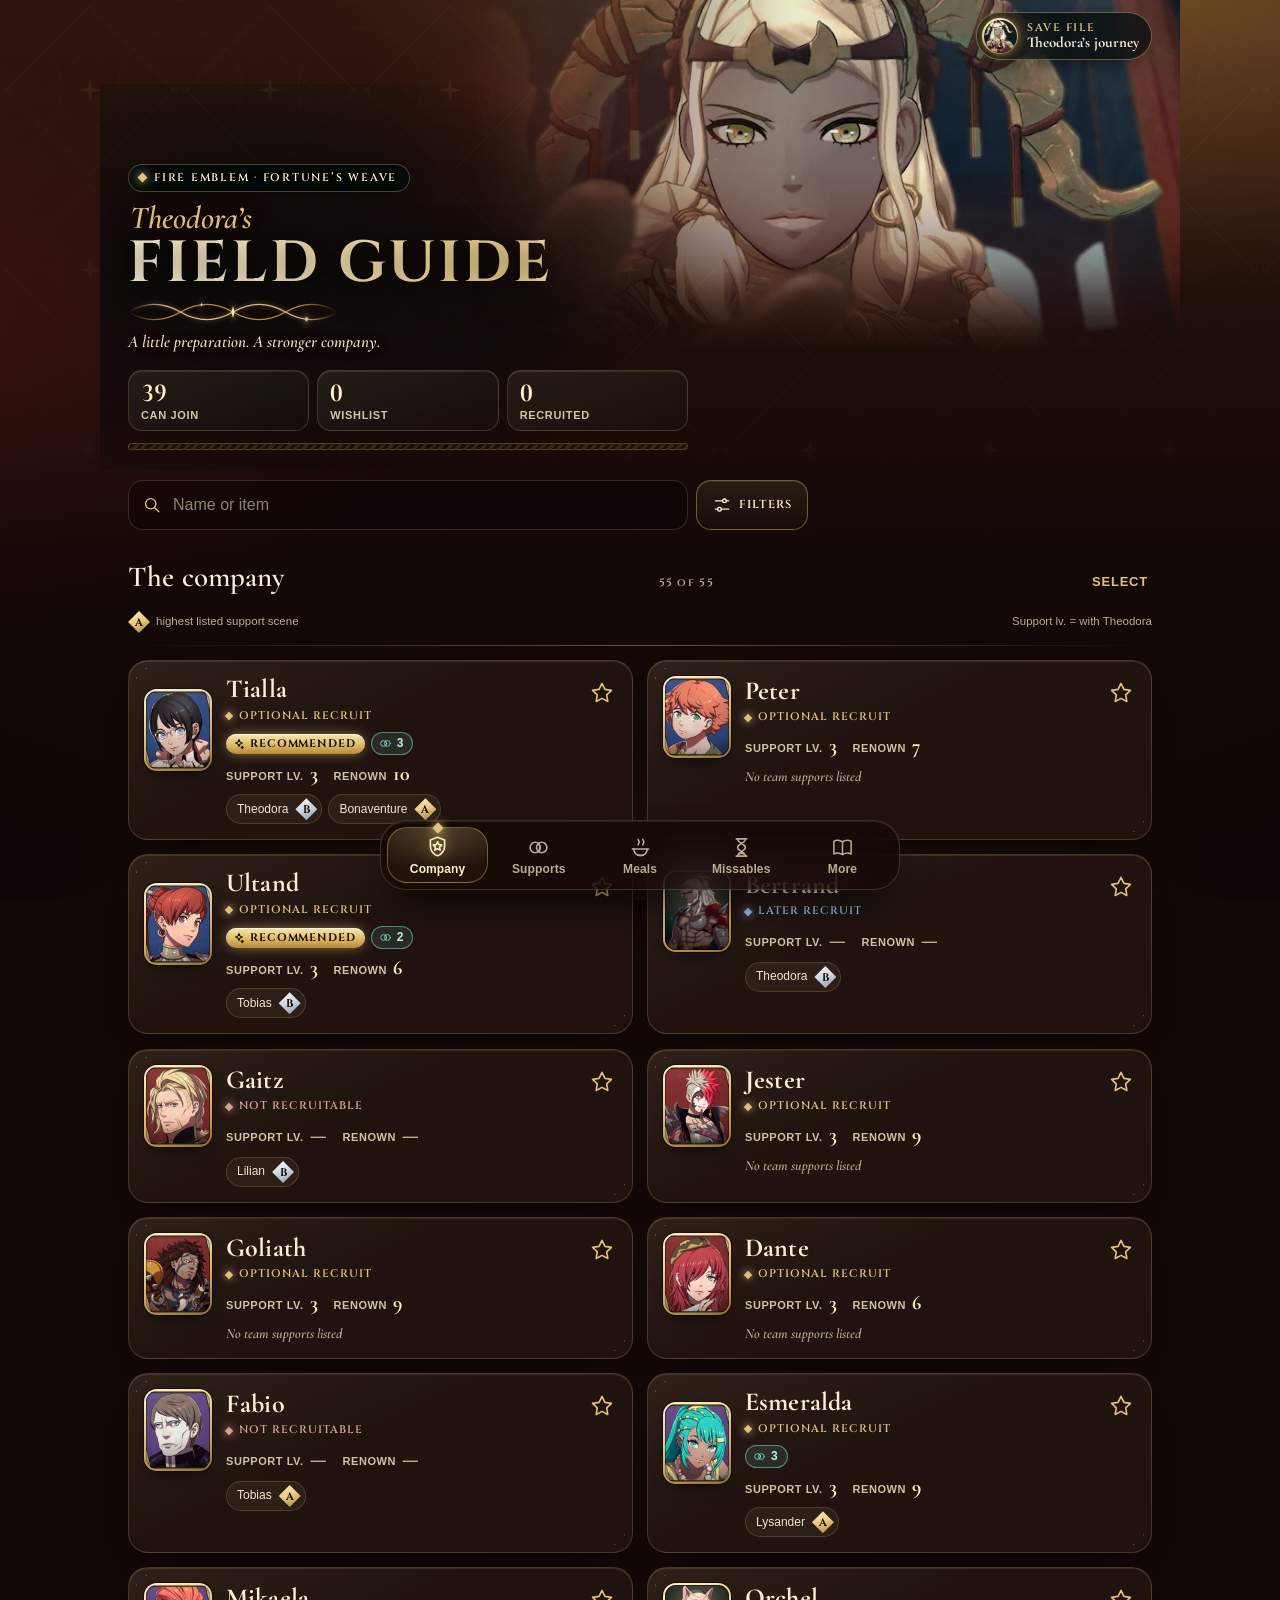
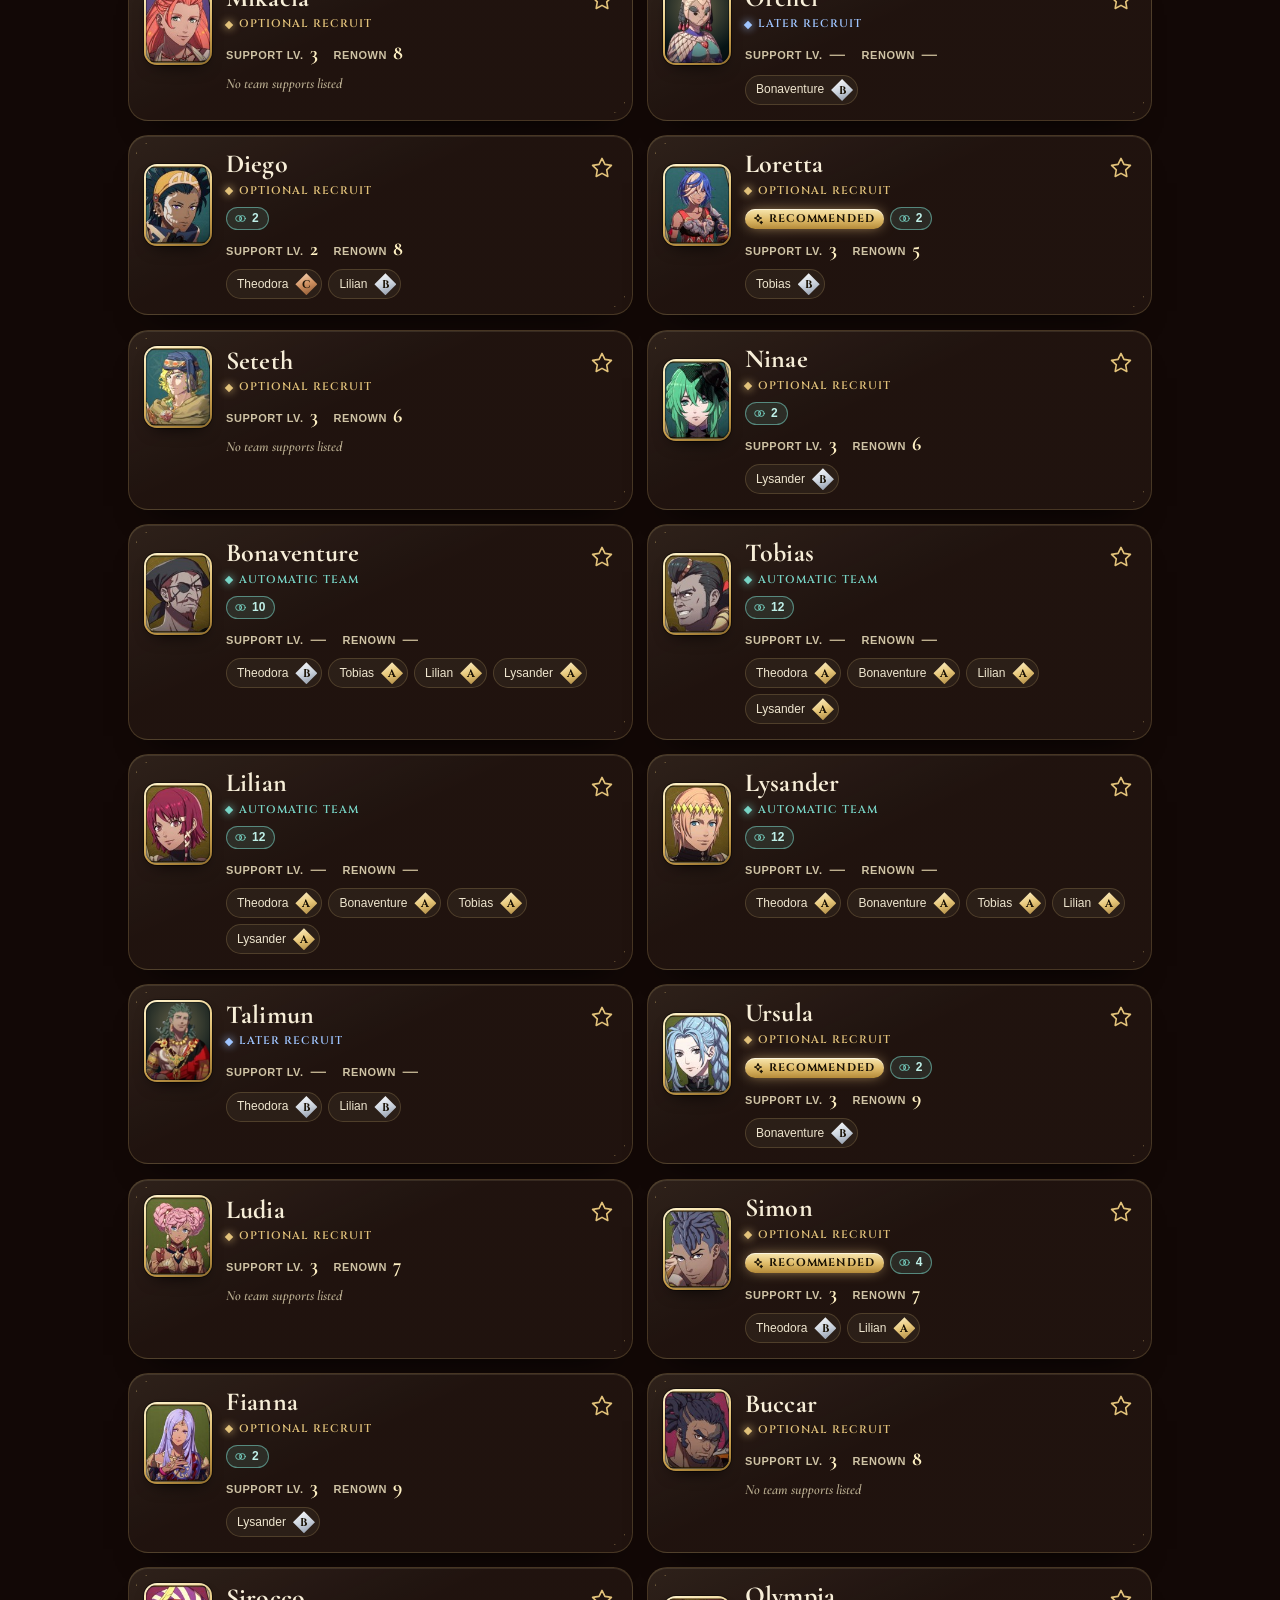
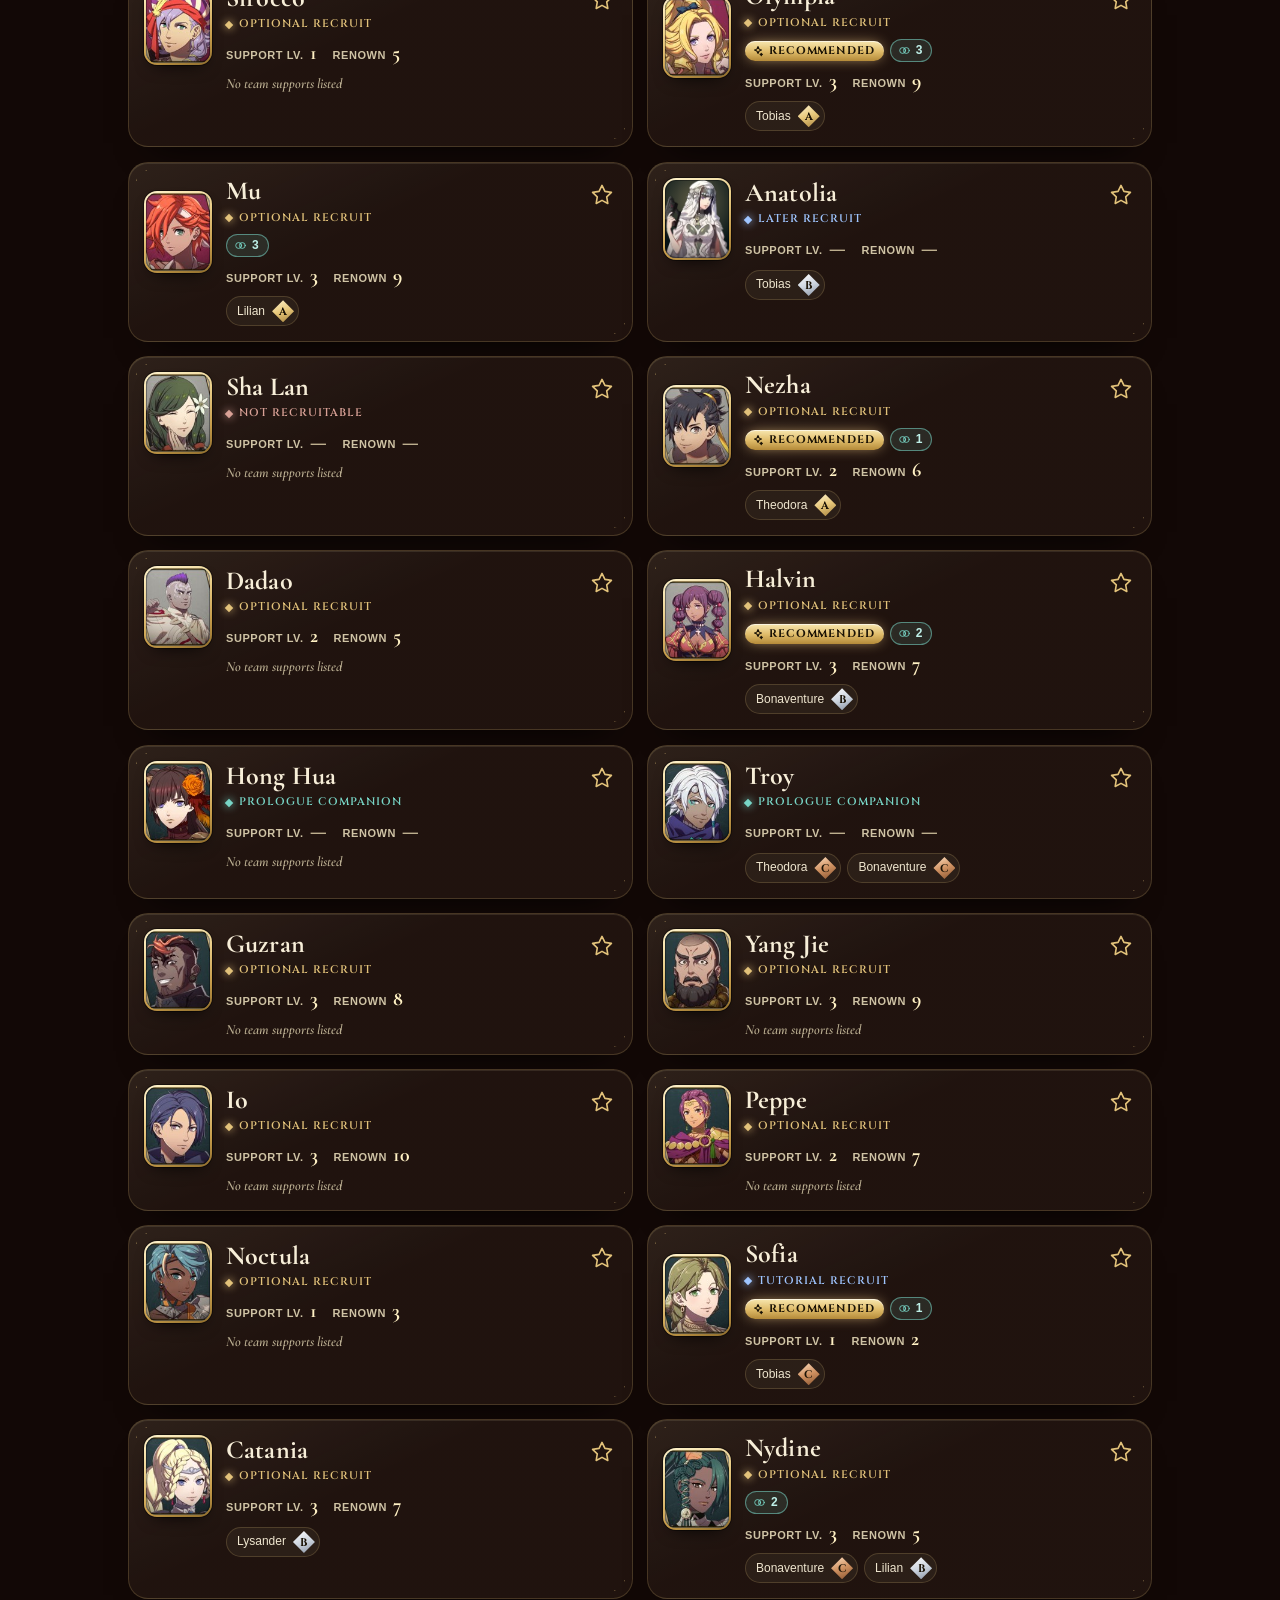
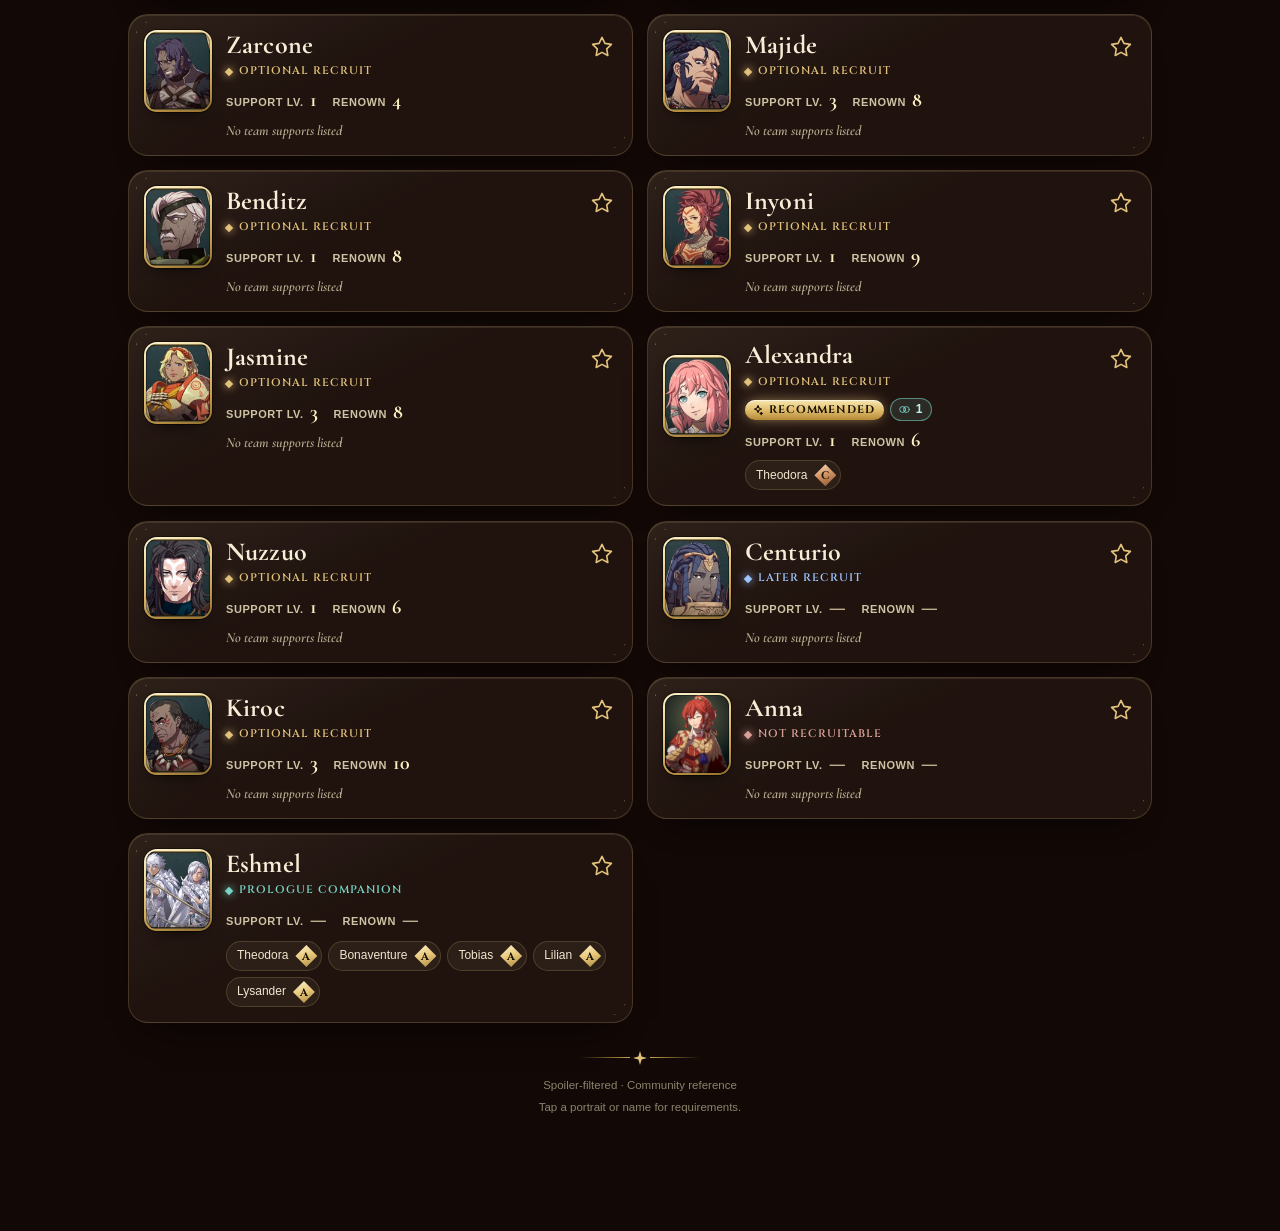
==== commit 9c6e5acf: "Publish field guide v3.1 (site/ b1a048e)" ====
--- a/index.html
+++ b/index.html
@@ -13,11 +13,11 @@
 <title>Field Guide · Fortune’s Weave</title>
 <link rel="preload" href="fonts/cinzel-latin-700-normal.woff2" as="font" type="font/woff2" crossorigin>
 <link rel="preload" href="fonts/cormorant-garamond-latin-600-normal.woff2" as="font" type="font/woff2" crossorigin>
-<link rel="stylesheet" href="style.css?v=37">
-<link rel="stylesheet" href="missables.css?v=37">
-<link rel="stylesheet" href="v2.css?v=37">
-<link rel="stylesheet" href="fx.css?v=37">
-<link rel="stylesheet" href="v3.css?v=37">
+<link rel="stylesheet" href="style.css?v=40">
+<link rel="stylesheet" href="missables.css?v=40">
+<link rel="stylesheet" href="v2.css?v=40">
+<link rel="stylesheet" href="fx.css?v=40">
+<link rel="stylesheet" href="v3.css?v=40">
 <link rel="manifest" href="manifest.webmanifest">
 <link rel="icon" href="icon.svg" type="image/svg+xml">
 <link rel="apple-touch-icon" href="apple-touch-icon.png">
@@ -80,7 +80,7 @@
       <span class="weave-slot" data-weave aria-hidden="true"></span>
       <p class="subtitle">A little preparation. A stronger company.</p>
       <div class="hero-stats" id="hero-stats">
-        <button class="stat" type="button" data-jump="joinable" aria-label="Show everyone who can join"><b id="stat-recruitable">—</b><span>Can join</span></button>
+        <button class="stat" type="button" data-jump="joinable" aria-label="Show everyone you can still recruit"><b id="stat-recruitable">—</b><span>Can join</span></button>
         <button class="stat" type="button" data-jump="wishlist" aria-label="Show your wishlist"><b id="stat-wishlist">0</b><span>Wishlist</span></button>
         <button class="stat" type="button" data-jump="recruited" aria-label="Show your recruits"><b id="stat-recruited">0</b><span>Recruited</span></button>
       </div>
@@ -97,8 +97,12 @@
     <div id="filters" class="filters" hidden>
       <p class="filter-help"><span class="tri-demo inc"><svg class="ico" aria-hidden="true"><use href="#i-check"/></svg></span>Tap once: show only <span class="tri-demo exc"><svg class="ico" aria-hidden="true"><use href="#i-ban"/></svg></span>Twice: hide · Third tap clears. In search, <b>−word</b> hides matches.</p>
       <div id="filter-groups"></div>
+      <fieldset class="tri-group rec-group"><legend>Recommendations</legend>
+        <label class="switch"><input type="checkbox" id="rec-toggle" checked><span class="sw" aria-hidden="true"></span>Show “Recommended” on cards</label>
+        <p class="note">Recommended = worth recruiting on this path: supports you can only see here, someone who only joins here or is easiest to recruit here, or lots of unwatched supports with your company.</p>
+      </fieldset>
       <div class="filtergrid sortgrid">
-        <label>Sort by<select id="sort"><option value="game">Game order</option><option value="name">Name</option><option value="support">Support level</option><option value="renown">Renown</option><option value="gold">Gold required</option><option value="status">Recruitment status</option><option value="supports">Support partner count</option></select></label>
+        <label>Sort by<select id="sort"><option value="game">Game order</option><option value="recommend">Recommended first</option><option value="name">Name</option><option value="support">Support level</option><option value="renown">Renown</option><option value="gold">Gold required</option><option value="status">Recruitment status</option><option value="supports">Support partner count</option></select></label>
         <button id="direction" class="ghostbtn">↑ Ascending</button>
       </div>
       <button id="reset" class="textbutton">Reset search &amp; filters</button>
@@ -200,7 +204,7 @@
   <div class="route-tabs-wrap"><div class="route-tabs" id="route-tabs" role="tablist" aria-label="Choose a lord’s route"></div></div>
   <p id="route-status" class="sr-only" aria-live="polite"></p>
   <div class="missables-head">
-    <div class="mh-top"><p class="eyebrow" id="missables-eyebrow">Part I · Scenes &amp; Paralogues</p><button type="button" class="jr-pill" data-journey-pill><i aria-hidden="true"></i><span class="jp-text">Part I</span><svg class="ico" aria-hidden="true"><use href="#i-chev-r"/></svg></button></div>
+    <div class="mh-top"><p class="eyebrow" id="missables-eyebrow">Part I · Scenes, paralogues &amp; quests</p><button type="button" class="jr-pill" data-journey-pill><i aria-hidden="true"></i><span class="jp-text">Part I</span><svg class="ico" aria-hidden="true"><use href="#i-chev-r"/></svg></button></div>
     <div class="mh-row">
       <h1 id="missables-heading" tabindex="-1">Missables</h1>
       <div id="missables-filter" class="segmented" role="group" aria-label="Show">
@@ -214,7 +218,8 @@
       <p id="missables-progress" role="status" aria-live="polite"></p>
     </div>
   </div>
-  <p class="note hint"><svg class="ico" aria-hidden="true"><use href="#i-spark"/></svg>Tap a title for requirements, not story summaries.</p>
+  <div class="type-chips" id="type-chips" role="group" aria-label="Show these kinds of notes"></div>
+  <p class="note hint"><svg class="ico" aria-hidden="true"><use href="#i-spark"/></svg>Tap a title for requirements, not story summaries. Only scenes count towards progress.</p>
   <p id="missables-storage-warning" class="warning" role="status" hidden>Checklist storage is unavailable or unreadable. Marks work for this visit but may not be saved.</p>
   <p id="missables-load-error" class="warning" role="status" hidden>Missables notes are not available. Verified data may not be published yet, or the connection failed. No checklist has been inferred. Reload to try again.</p>
   <div id="sealed-card" class="sealed-card" role="tabpanel" hidden><span class="seal-gem" aria-hidden="true"><svg class="ico"><use href="#i-lock"/></svg></span><h2 id="sealed-title">Sealed</h2><p id="sealed-text"></p><button type="button" class="goldbtn" data-journey-pill>Update my journey</button></div>
@@ -338,12 +343,12 @@
     <div class="lord-pick" id="new-file-lords"></div>
   </div>
 </dialog>
-<script src="store.js?v=37"></script>
-<script src="fx.js?v=37" defer></script>
-<script src="app.js?v=37" defer></script>
-<script src="journey.js?v=37" defer></script>
-<script src="supports.js?v=37" defer></script>
-<script src="meals.js?v=37" defer></script>
-<script src="missables.js?v=37" defer></script>
+<script src="store.js?v=40"></script>
+<script src="fx.js?v=40" defer></script>
+<script src="app.js?v=40" defer></script>
+<script src="journey.js?v=40" defer></script>
+<script src="supports.js?v=40" defer></script>
+<script src="meals.js?v=40" defer></script>
+<script src="missables.js?v=40" defer></script>
 </body>
 </html>
--- a/v3.css
+++ b/v3.css
@@ -283,3 +283,42 @@
 .part-stage .motes{position:absolute;inset:0;z-index:-1;pointer-events:none}
 .part-stage .ps-numeral{filter:drop-shadow(0 0 16px color-mix(in srgb,var(--pg) 70%,transparent))}
 .part-stage .ps-name,.part-stage .ps-sub{text-shadow:0 2px 12px #000}
+
+/* ================= v3.1: card flags, recommendations, missables types ================= */
+.card-flags{display:flex;flex-wrap:wrap;align-items:center;gap:6px;margin-top:7px}
+.rec-badge{position:relative;overflow:hidden;display:inline-flex;align-items:center;gap:5px;padding:3px 9px 3px 7px;border-radius:999px;
+  background:linear-gradient(180deg,#f8e7b0 0%,#e0bc6a 52%,#b48a39 100%);color:#1b1306;font:700 11px/1.3 var(--caps);letter-spacing:.08em;text-transform:uppercase;
+  box-shadow:0 0 14px -3px rgba(255,214,140,.75),inset 0 1px 0 rgba(255,255,255,.6)}
+.rec-badge .ico{width:12px;height:12px;stroke-width:2.4}
+.rec-badge::after{content:"";position:absolute;inset:0;background:linear-gradient(100deg,transparent 35%,rgba(255,255,255,.75) 50%,transparent 65%);transform:translateX(-130%);animation:sweep 4.5s ease-in-out 1s infinite}
+.unseen-pill{display:inline-flex;align-items:center;gap:5px;padding:3px 9px 3px 7px;border-radius:999px;border:1px solid rgba(120,213,198,.55);
+  background:rgba(120,213,198,.12);color:#bff0e8;font:700 12px/1.25 var(--ui);font-variant-numeric:tabular-nums}
+.unseen-pill .ico{width:13px;height:13px;color:var(--ok)}
+.rec-reasons{list-style:none;margin:0;padding:0;display:grid;gap:6px}
+.rec-reasons li{display:flex;align-items:center;gap:8px;font-size:14.5px;line-height:1.35;color:var(--text)}
+.rec-reasons li::before{content:"";flex:none;width:9px;height:9px;transform:rotate(45deg);border-radius:2px;background:var(--gold-grad);box-shadow:0 0 8px rgba(255,214,140,.6)}
+.rec-reasons li.rr-bond::before{background:var(--ok);box-shadow:0 0 8px rgba(120,213,198,.6)}
+.rec-group .note{margin:4px 0 0;font-size:13px;line-height:1.45}
+/* Missables: side quests and paralogues cleared on another path */
+.missable-row.quest .q-mark{display:grid;place-items:center;width:40px;height:46px;flex:none;border-radius:10px;border:1px solid var(--line-2);background:rgba(255,240,200,.06)}
+.missable-row.quest .q-mark .ico{width:20px;height:20px;color:var(--gold)}
+.cleared-elsewhere{display:inline-flex;align-items:center;gap:5px;margin-top:5px;padding:2px 9px 2px 5px;border-radius:999px;border:1px solid rgba(120,213,198,.45);
+  background:rgba(120,213,198,.1);color:#bff0e8;font:700 11.5px/1.3 var(--ui)}
+.cleared-elsewhere .ico{width:12px;height:12px;color:var(--ok);stroke-width:2.6}
+.cleared-elsewhere img{width:18px;height:18px;border-radius:50%;object-fit:cover;object-position:50% 18%;border:1px solid var(--gold);margin-right:-2px}
+.missable-title>span:last-child{display:flex;flex-direction:column;align-items:flex-start}
+.good-note{display:flex;gap:8px;align-items:flex-start;margin:10px 0;padding:10px 12px;border-radius:12px;background:rgba(120,213,198,.1);border:1px solid rgba(120,213,198,.35);color:#d7f5f0;font-size:14px;line-height:1.45}
+.good-note .ico{flex:none;width:16px;height:16px;margin-top:2px;color:var(--ok)}
+@media (prefers-reduced-motion:reduce){.rec-badge::after{animation:none}}
+
+/* Missables: note-type chips */
+.type-chips{display:flex;flex-wrap:wrap;gap:6px;margin:4px 0 2px}
+.type-chip{display:inline-flex;align-items:center;gap:7px;min-height:44px;padding:0 12px 0 8px;border-radius:999px;border:1px solid var(--line-2);background:rgba(4,14,15,.5);color:var(--muted);font:650 13px/1 var(--ui);cursor:pointer}
+.type-chip b{min-width:1.4em;padding:2px 6px;border-radius:999px;background:rgba(255,240,200,.08);color:var(--gold-hi);font:700 11.5px/1.3 var(--ui);font-variant-numeric:tabular-nums}
+.type-chip .tc-mark{position:relative;display:grid;place-items:center;width:18px;height:18px}
+.type-chip .tc-mark::before{content:"";position:absolute;inset:2px;transform:rotate(45deg);border-radius:3px;border:1.5px solid var(--line-2);transition:background .25s,border-color .25s}
+.type-chip .tc-mark .ico{position:relative;width:10px;height:10px;color:#2c1b05;stroke-width:3;opacity:0;transition:opacity .2s}
+.type-chip[aria-pressed="true"]{color:var(--ivory);border-color:var(--gold-2);background:linear-gradient(160deg,rgba(255,240,200,.12),rgba(255,240,200,.03))}
+.type-chip[aria-pressed="true"] .tc-mark::before{background:var(--gold-grad);border-color:#fff1c4}
+.type-chip[aria-pressed="true"] .tc-mark .ico{opacity:1}
+.missables-view.later-part .type-chips{display:none}
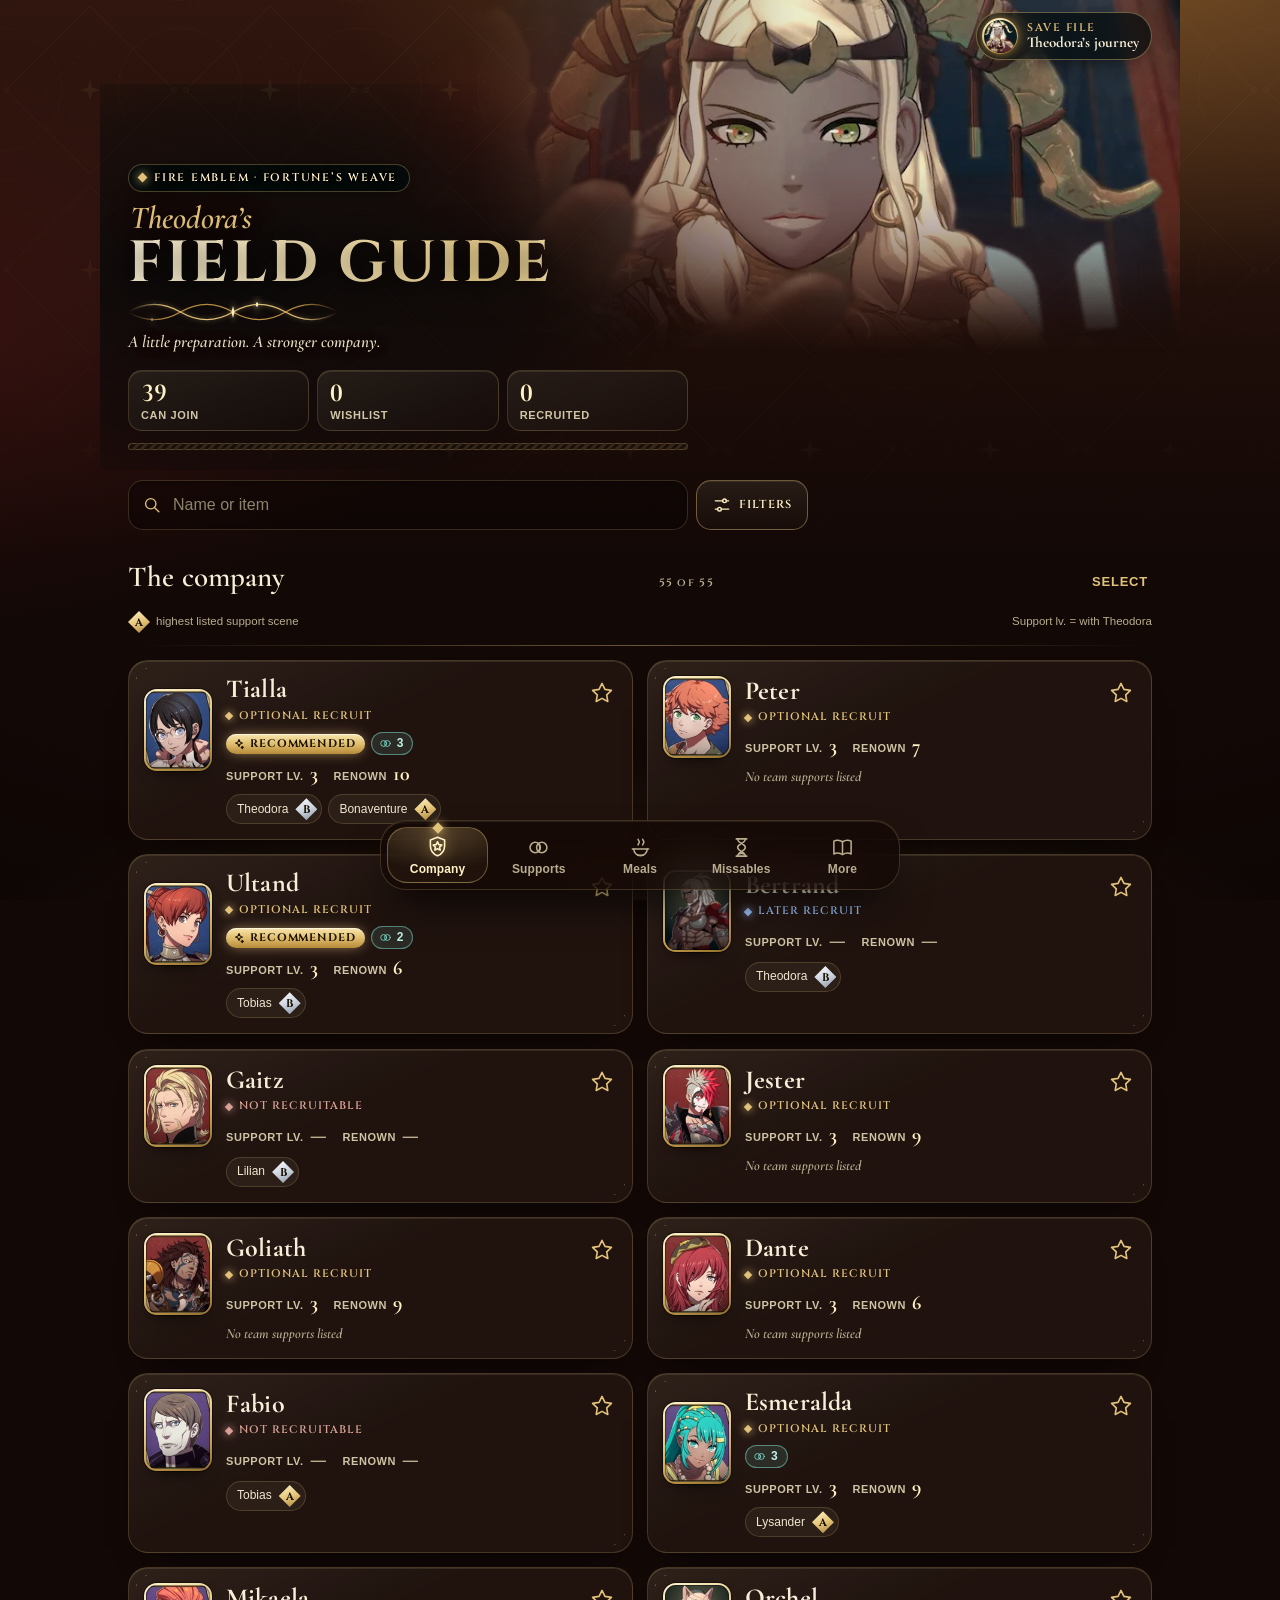
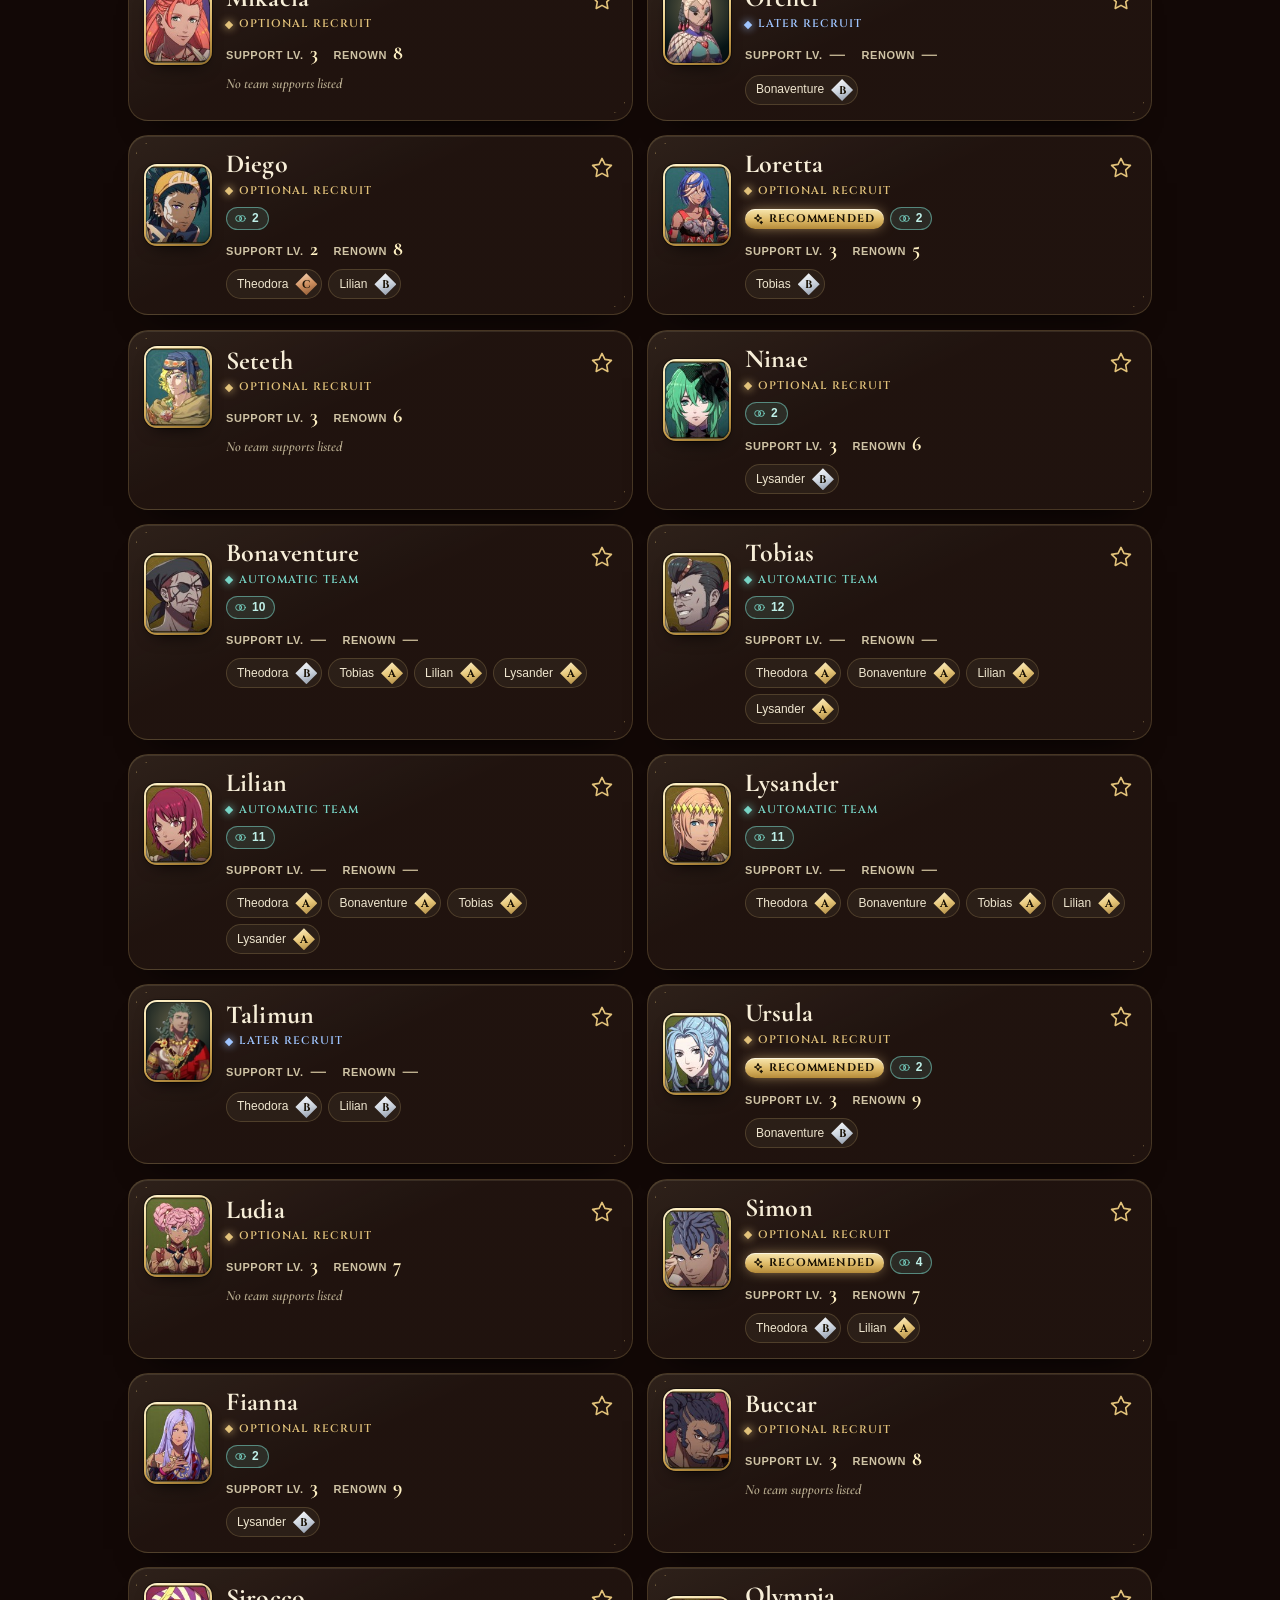
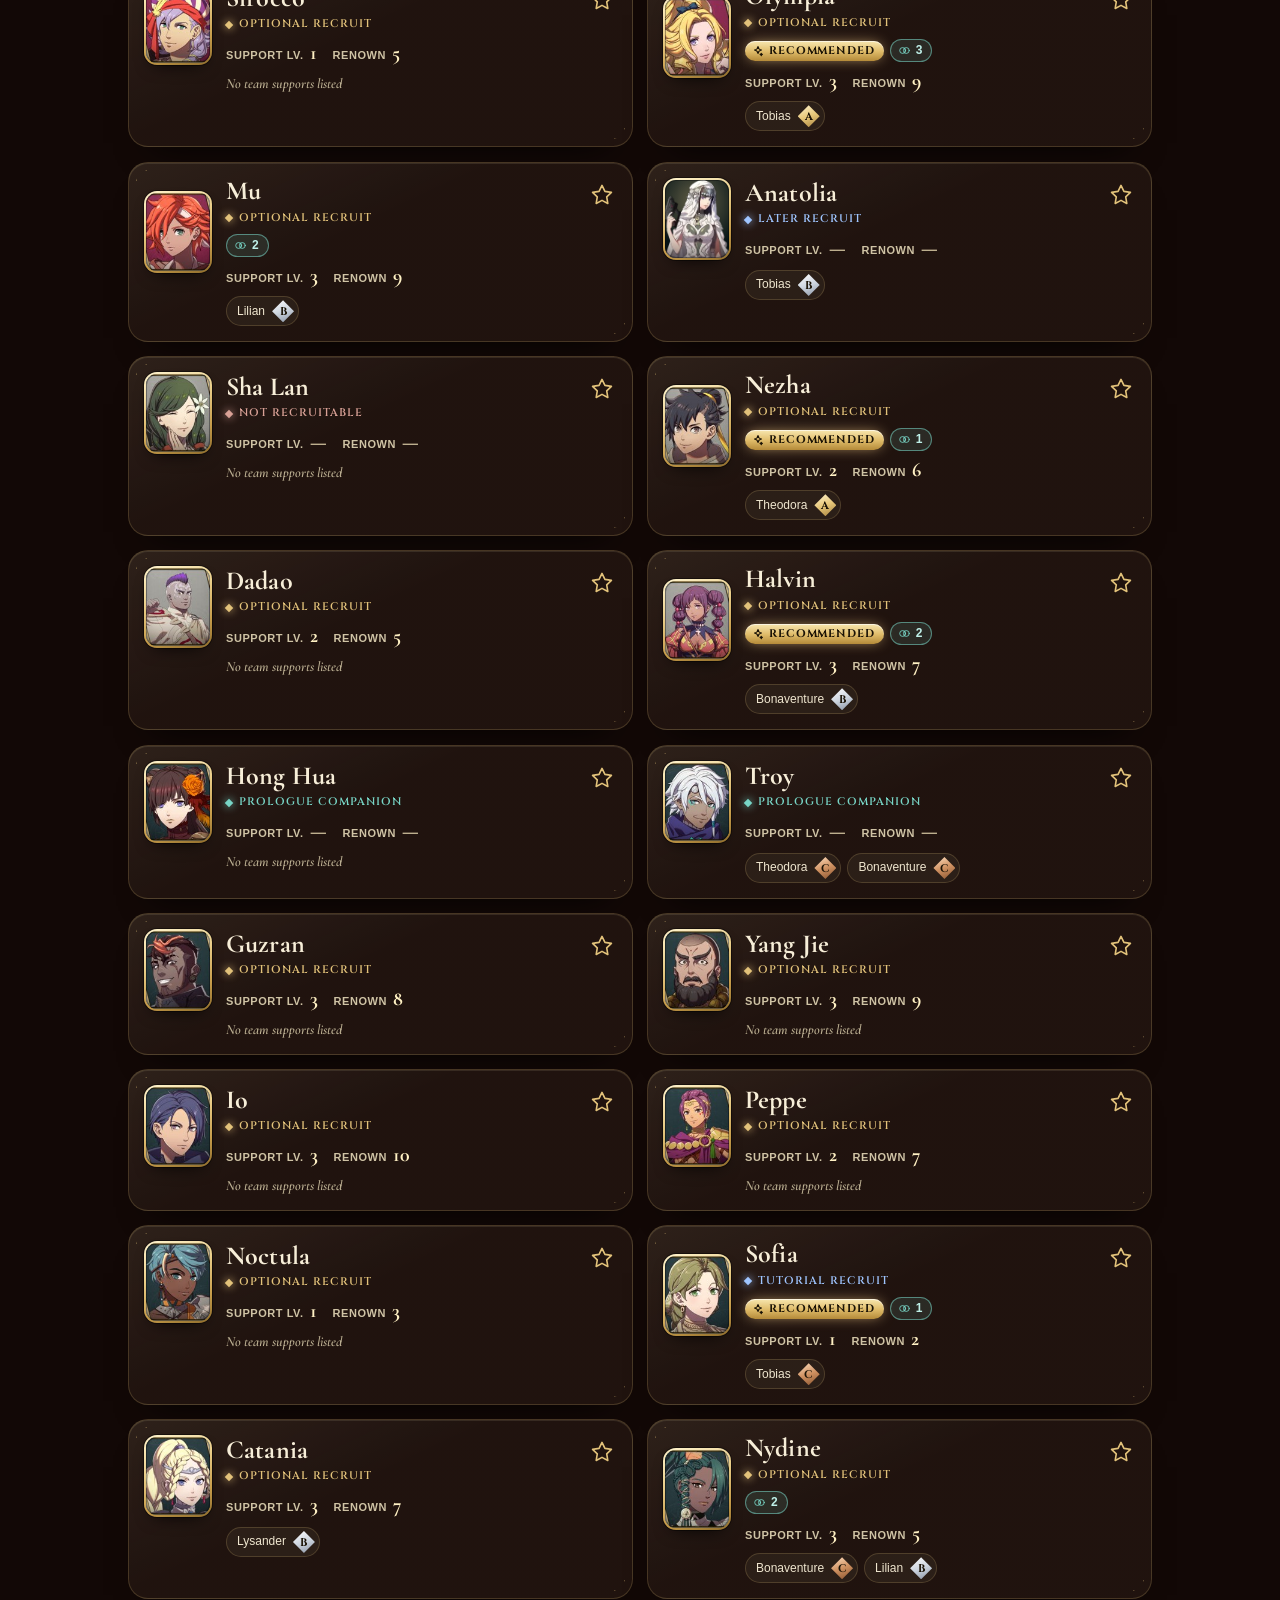
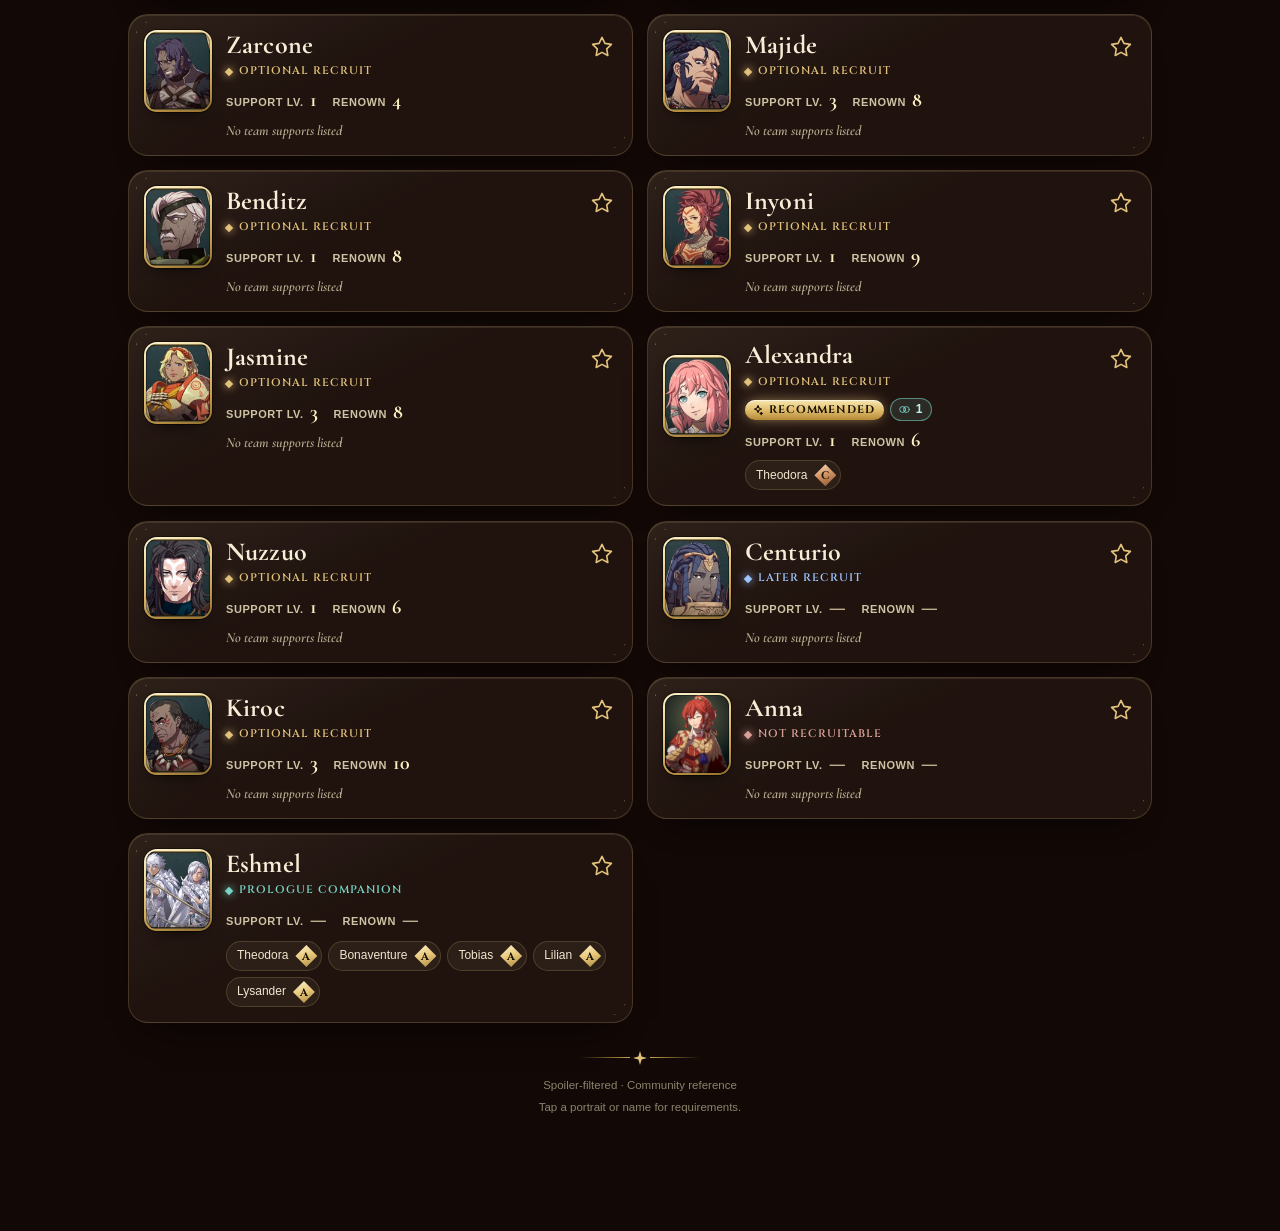
==== commit 849ca425: "Publish field guide v3.2 (site/ 22d8d04)" ====
--- a/index.html
+++ b/index.html
@@ -13,11 +13,11 @@
 <title>Field Guide · Fortune’s Weave</title>
 <link rel="preload" href="fonts/cinzel-latin-700-normal.woff2" as="font" type="font/woff2" crossorigin>
 <link rel="preload" href="fonts/cormorant-garamond-latin-600-normal.woff2" as="font" type="font/woff2" crossorigin>
-<link rel="stylesheet" href="style.css?v=40">
-<link rel="stylesheet" href="missables.css?v=40">
-<link rel="stylesheet" href="v2.css?v=40">
-<link rel="stylesheet" href="fx.css?v=40">
-<link rel="stylesheet" href="v3.css?v=40">
+<link rel="stylesheet" href="style.css?v=42">
+<link rel="stylesheet" href="missables.css?v=42">
+<link rel="stylesheet" href="v2.css?v=42">
+<link rel="stylesheet" href="fx.css?v=42">
+<link rel="stylesheet" href="v3.css?v=42">
 <link rel="manifest" href="manifest.webmanifest">
 <link rel="icon" href="icon.svg" type="image/svg+xml">
 <link rel="apple-touch-icon" href="apple-touch-icon.png">
@@ -222,7 +222,7 @@
   <p class="note hint"><svg class="ico" aria-hidden="true"><use href="#i-spark"/></svg>Tap a title for requirements, not story summaries. Only scenes count towards progress.</p>
   <p id="missables-storage-warning" class="warning" role="status" hidden>Checklist storage is unavailable or unreadable. Marks work for this visit but may not be saved.</p>
   <p id="missables-load-error" class="warning" role="status" hidden>Missables notes are not available. Verified data may not be published yet, or the connection failed. No checklist has been inferred. Reload to try again.</p>
-  <div id="sealed-card" class="sealed-card" role="tabpanel" hidden><span class="seal-gem" aria-hidden="true"><svg class="ico"><use href="#i-lock"/></svg></span><h2 id="sealed-title">Sealed</h2><p id="sealed-text"></p><button type="button" class="goldbtn" data-journey-pill>Update my journey</button></div>
+  <div id="sealed-card" class="sealed-card" role="tabpanel" hidden><span class="seal-gem" aria-hidden="true"><svg class="ico"><use href="#i-lock"/></svg></span><h2 id="sealed-title">Sealed</h2><p id="sealed-text"></p><button type="button" class="goldbtn" data-journey-go>Update my journey</button></div>
   <div id="missables-list" role="tabpanel" aria-labelledby="missables-heading"></div>
   <p id="missables-empty" class="empty" hidden></p>
   <p class="note" id="missables-footnote">Check off viewed notes · Saved automatically in this save file, separately for each route.</p>
@@ -321,6 +321,11 @@
   <div class="dialogtop"><span class="eyebrow">Support conversation</span><button id="close-pair" class="closebtn" aria-label="Close support details"><svg class="ico" aria-hidden="true"><use href="#i-close"/></svg></button></div>
   <div id="pair-content"></div>
 </dialog>
+<dialog id="chapter" class="sheet" aria-labelledby="chapter-title">
+  <div class="sheet-grip" aria-hidden="true"><i></i></div>
+  <div class="dialogtop"><span class="eyebrow">Where you are</span><button id="close-chapter" class="closebtn" aria-label="Close chapter"><svg class="ico" aria-hidden="true"><use href="#i-close"/></svg></button></div>
+  <div id="chapter-content"></div>
+</dialog>
 <dialog id="levels" class="sheet tall" aria-labelledby="levels-title">
   <div class="sheet-grip" aria-hidden="true"><i></i></div>
   <div class="dialogtop"><span class="eyebrow">Support levels</span><button id="close-levels" class="closebtn" aria-label="Close support levels"><svg class="ico" aria-hidden="true"><use href="#i-close"/></svg></button></div>
@@ -343,12 +348,12 @@
     <div class="lord-pick" id="new-file-lords"></div>
   </div>
 </dialog>
-<script src="store.js?v=40"></script>
-<script src="fx.js?v=40" defer></script>
-<script src="app.js?v=40" defer></script>
-<script src="journey.js?v=40" defer></script>
-<script src="supports.js?v=40" defer></script>
-<script src="meals.js?v=40" defer></script>
-<script src="missables.js?v=40" defer></script>
+<script src="store.js?v=42"></script>
+<script src="fx.js?v=42" defer></script>
+<script src="app.js?v=42" defer></script>
+<script src="journey.js?v=42" defer></script>
+<script src="supports.js?v=42" defer></script>
+<script src="meals.js?v=42" defer></script>
+<script src="missables.js?v=42" defer></script>
 </body>
 </html>
--- a/v3.css
+++ b/v3.css
@@ -322,3 +322,27 @@
 .type-chip[aria-pressed="true"] .tc-mark::before{background:var(--gold-grad);border-color:#fff1c4}
 .type-chip[aria-pressed="true"] .tc-mark .ico{opacity:1}
 .missables-view.later-part .type-chips{display:none}
+.type-chip.complete b{background:var(--gold-grad);color:#2c1b05}
+
+/* ================= v3.2: chapter sheet, "you're here" ================= */
+.ch-title{margin:0;font:600 26px/1.1 var(--display);color:var(--ivory)}
+.ch-now{margin:6px 0 14px;font:600 18px/1.2 var(--display);color:var(--muted)}
+.ch-now b{font:700 34px/1 var(--caps);color:var(--gold-hi);margin-left:4px;vertical-align:-3px}
+.ch-next{width:100%;margin-bottom:14px}
+.ch-grid{display:grid;grid-template-columns:repeat(6,1fr);gap:4px;margin:0 -4px 10px}
+.ch-grid button{position:relative;display:grid;place-items:center;height:52px;border:0;background:none;cursor:pointer;-webkit-tap-highlight-color:transparent}
+.ch-grid button::before{content:"";position:absolute;width:30px;height:30px;transform:rotate(45deg);border-radius:6px;border:1.5px solid rgba(226,194,122,.4);background:rgba(4,14,15,.6);transition:background .3s,border-color .3s,box-shadow .3s,transform .35s var(--spring)}
+.ch-grid button b{position:relative;font:700 14px/1 var(--caps);color:var(--muted)}
+.ch-grid button.past::before{background:rgba(226,194,122,.18);border-color:rgba(226,194,122,.6)}
+.ch-grid button.past b{color:var(--gold)}
+.ch-grid button.on::before{background:var(--gold-grad);border-color:#fff1c4;box-shadow:0 0 16px rgba(255,214,140,.7);transform:rotate(45deg) scale(1.12)}
+.ch-grid button.on b{color:#2c1b05}
+.ch-grid button:focus-visible{outline:none}
+.ch-grid button:focus-visible::before{outline:2px solid var(--gold-hi);outline-offset:3px}
+.ch-grid button.stamp-in::before{animation:arrive .7s var(--spring)}
+.ch-foot{display:flex;flex-wrap:wrap;justify-content:space-between;gap:6px;margin-top:6px}
+.ch-foot .textbutton{min-height:44px}
+.linkish{border:0;background:none;padding:0;color:var(--gold-hi);font:inherit;text-decoration:underline;cursor:pointer}
+.chapter-group.is-here .chapter-head{color:var(--gold-hi)}
+.here-tag{display:inline-flex;align-items:center;gap:5px;margin-left:8px;padding:3px 9px;border-radius:999px;background:var(--gold-grad);color:#2c1b05;font:700 10.5px/1.2 var(--caps);letter-spacing:.08em;text-transform:uppercase;box-shadow:0 0 12px -2px rgba(255,214,140,.7)}
+@media (prefers-reduced-motion:reduce){.ch-grid button.stamp-in::before{animation:none}}
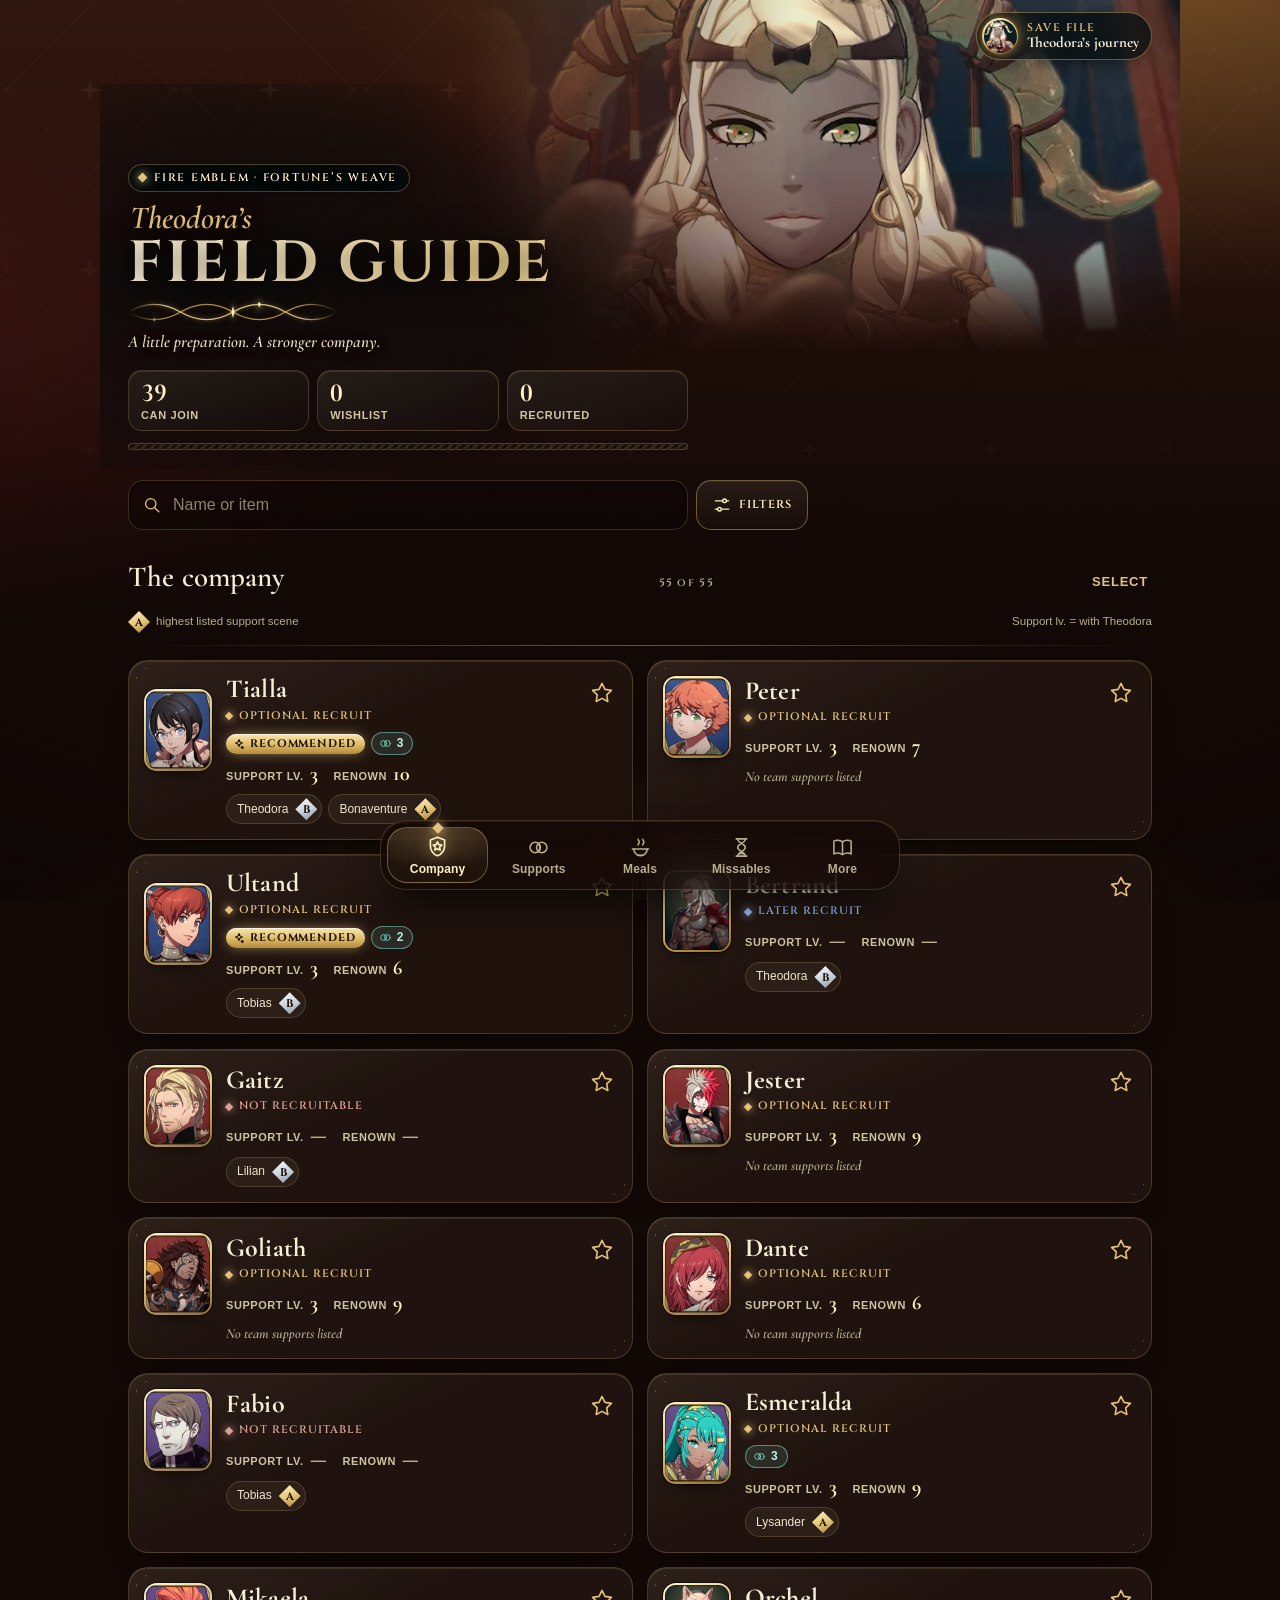
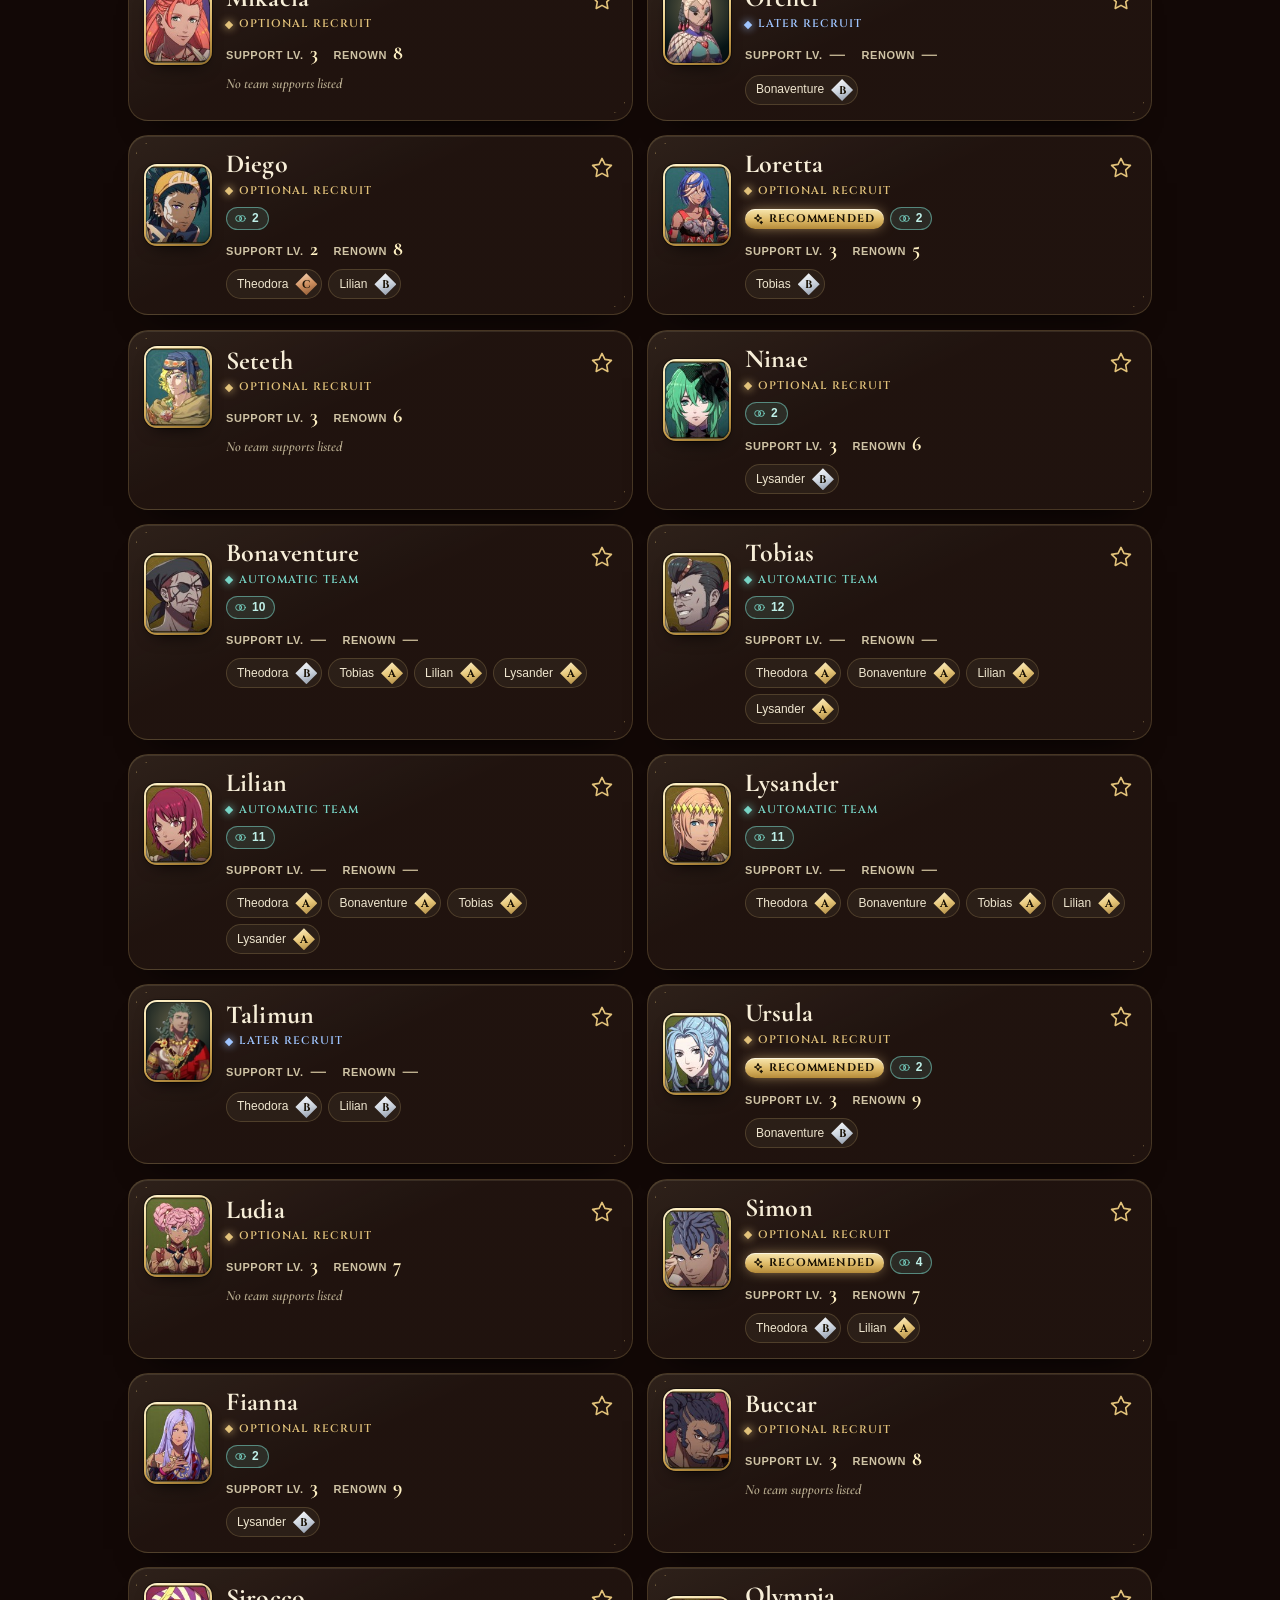
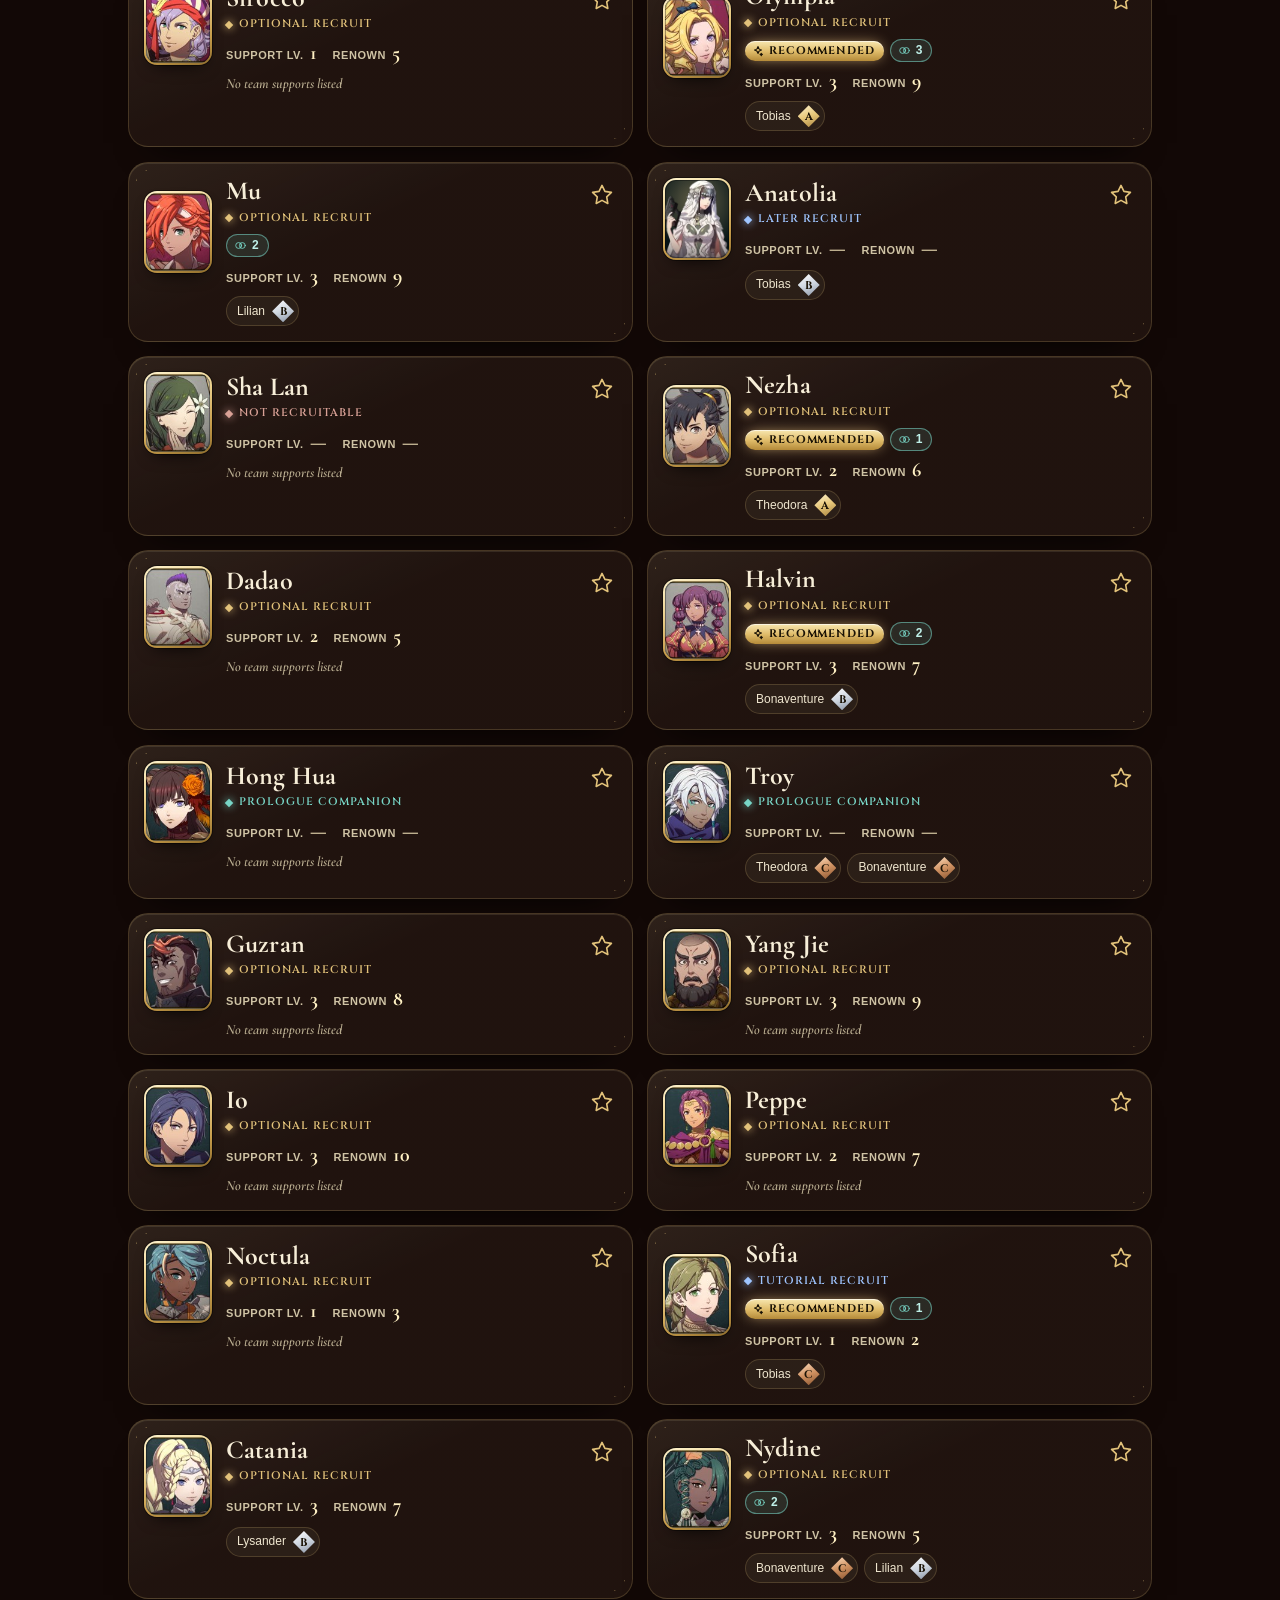
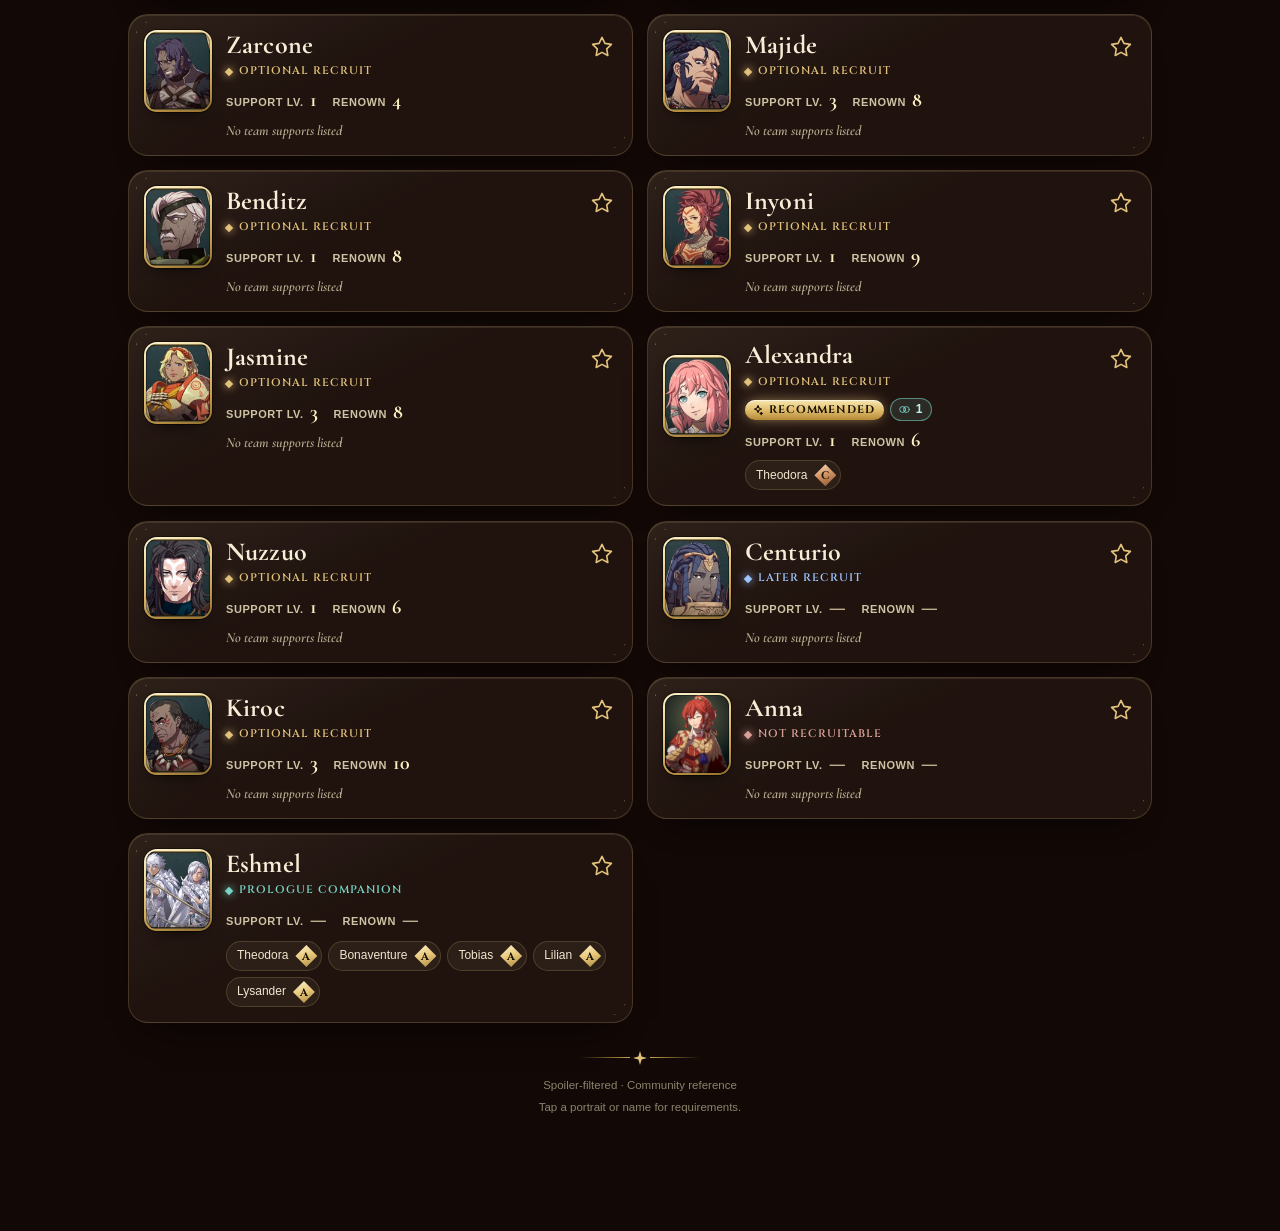
==== commit fc46f02f: "Publish field guide v3.3 (site/ 08f131d)" ====
--- a/index.html
+++ b/index.html
@@ -13,11 +13,11 @@
 <title>Field Guide · Fortune’s Weave</title>
 <link rel="preload" href="fonts/cinzel-latin-700-normal.woff2" as="font" type="font/woff2" crossorigin>
 <link rel="preload" href="fonts/cormorant-garamond-latin-600-normal.woff2" as="font" type="font/woff2" crossorigin>
-<link rel="stylesheet" href="style.css?v=42">
-<link rel="stylesheet" href="missables.css?v=42">
-<link rel="stylesheet" href="v2.css?v=42">
-<link rel="stylesheet" href="fx.css?v=42">
-<link rel="stylesheet" href="v3.css?v=42">
+<link rel="stylesheet" href="style.css?v=43">
+<link rel="stylesheet" href="missables.css?v=43">
+<link rel="stylesheet" href="v2.css?v=43">
+<link rel="stylesheet" href="fx.css?v=43">
+<link rel="stylesheet" href="v3.css?v=43">
 <link rel="manifest" href="manifest.webmanifest">
 <link rel="icon" href="icon.svg" type="image/svg+xml">
 <link rel="apple-touch-icon" href="apple-touch-icon.png">
@@ -166,7 +166,7 @@
     <p class="eyebrow"><span class="eyebrow-gem" aria-hidden="true"></span>The inn at Dagsion</p>
     <h1 id="meals-heading" tabindex="-1">Share a meal</h1>
     <span class="weave-slot center" data-weave aria-hidden="true"></span>
-    <p class="subtitle">Seat three. Bonds grow between every pair at the table.</p>
+    <p class="subtitle">Seat three. Bonds grow between every pair at the table — so pick people who all still have scenes together.</p>
   </header>
   <div class="table-stage" id="table-stage">
     <svg class="table-links" id="table-links" viewBox="0 0 300 250" aria-hidden="true"></svg>
@@ -174,18 +174,20 @@
     <div id="seats"></div>
   </div>
   <div id="meal-pairs" class="meal-pairs" aria-live="polite"></div>
+  <details class="food-box" id="food-box" hidden><summary id="food-sum">Food</summary><div id="dish-list" class="dish-mini-list"></div></details>
+  <section class="meal-block" id="trio-block" aria-labelledby="trio-heading" hidden>
+    <div class="block-head"><h2 id="trio-heading">Trios</h2><span class="count-tag">Best first</span></div>
+    <p class="note" id="trio-why"></p>
+    <div id="trio-list" class="trio-list"></div>
+  </section>
   <section class="meal-block" aria-labelledby="rec-heading">
     <div class="block-head"><h2 id="rec-heading">Recommended guests</h2><span id="rec-count" class="count-tag"></span></div>
     <p class="note" id="rec-why"></p>
     <div class="toolbar slim inline">
       <label class="switch"><input type="checkbox" id="rec-wishlist"><span class="sw" aria-hidden="true"></span>Wishlist first</label>
-      <label class="switch"><input type="checkbox" id="rec-company"><span class="sw" aria-hidden="true"></span>Hide unrecruitable</label>
+      <label class="switch"><input type="checkbox" id="rec-company"><span class="sw" aria-hidden="true"></span>Recruited only</label>
     </div>
     <div id="rec-list" class="rec-list"></div>
-  </section>
-  <section class="meal-block" id="dish-block" aria-labelledby="dish-heading">
-    <div class="block-head"><h2 id="dish-heading">What to order</h2><span id="dish-count" class="count-tag"></span></div>
-    <div id="dish-list" class="dish-list"></div>
   </section>
   <details class="spoiler-links rules-box" id="meal-rules-box"><summary>How meals work</summary><ul id="meal-rules" class="rules"></ul></details>
 </section>
@@ -348,12 +350,12 @@
     <div class="lord-pick" id="new-file-lords"></div>
   </div>
 </dialog>
-<script src="store.js?v=42"></script>
-<script src="fx.js?v=42" defer></script>
-<script src="app.js?v=42" defer></script>
-<script src="journey.js?v=42" defer></script>
-<script src="supports.js?v=42" defer></script>
-<script src="meals.js?v=42" defer></script>
-<script src="missables.js?v=42" defer></script>
+<script src="store.js?v=43"></script>
+<script src="fx.js?v=43" defer></script>
+<script src="app.js?v=43" defer></script>
+<script src="journey.js?v=43" defer></script>
+<script src="supports.js?v=43" defer></script>
+<script src="meals.js?v=43" defer></script>
+<script src="missables.js?v=43" defer></script>
 </body>
 </html>
--- a/v3.css
+++ b/v3.css
@@ -346,3 +346,74 @@
 .chapter-group.is-here .chapter-head{color:var(--gold-hi)}
 .here-tag{display:inline-flex;align-items:center;gap:5px;margin-left:8px;padding:3px 9px;border-radius:999px;background:var(--gold-grad);color:#2c1b05;font:700 10.5px/1.2 var(--caps);letter-spacing:.08em;text-transform:uppercase;box-shadow:0 0 12px -2px rgba(255,214,140,.7)}
 @media (prefers-reduced-motion:reduce){.ch-grid button.stamp-in::before{animation:none}}
+
+/* ================= v3.3: meal trios, quiet food ================= */
+.trio-list{display:grid;gap:10px;margin-top:8px}
+.trio{display:grid;grid-template-columns:auto minmax(0,1fr) auto;align-items:center;gap:12px;padding:10px 10px 10px 8px;border-radius:18px;
+  border:1px solid rgba(226,194,122,.5);background:linear-gradient(150deg,rgba(255,240,200,.1),rgba(255,240,200,.02));box-shadow:0 0 26px -16px var(--gold);animation:ledger-in .5s var(--ease-out) calc(var(--i,0)*80ms) both}
+.trio-faces{position:relative;width:76px;height:70px;flex:none}
+.trio-faces svg{position:absolute;inset:9px 8px 8px;width:60px;height:52px;overflow:visible}
+.trio-faces svg path{fill:none;stroke:var(--gold);stroke-width:1.6;stroke-dasharray:3 3;opacity:.8}
+.trio-faces img{position:absolute;z-index:1;width:34px;height:34px;border-radius:50%;object-fit:cover;object-position:50% 18%;border:1.5px solid var(--gold);box-shadow:0 0 0 2px #071416}
+.trio-faces img[style*="--k:0"]{left:21px;top:0}
+.trio-faces img[style*="--k:1"]{left:0;top:34px}
+.trio-faces img[style*="--k:2"]{left:42px;top:34px}
+.trio-faces img.seated{border-color:var(--ok);box-shadow:0 0 0 2px #071416,0 0 10px rgba(120,213,198,.6)}
+.trio-text{display:grid;gap:4px;min-width:0}
+.trio-text b{font:700 18px/1.15 var(--display);color:var(--ivory)}
+.trio-tag{font:700 10.5px/1.2 var(--caps);letter-spacing:.1em;text-transform:uppercase;color:var(--gold)}
+.trio-lines{list-style:none;margin:2px 0 0;padding:0;display:grid;gap:2px}
+.trio-lines li{display:flex;flex-wrap:wrap;gap:0 6px;font:600 12.5px/1.35 var(--ui);color:var(--muted)}
+.trio-lines li span{color:var(--text)}
+.trio-lines li em{font-style:normal;color:var(--gold-hi)}
+.trio-lines li.ready em{color:var(--ok)}
+.trio-lines li.later em{color:var(--muted)}
+.seat-trio{align-self:center}
+.rec.trio-pick{border-color:rgba(226,194,122,.55);background:linear-gradient(150deg,rgba(255,240,200,.09),rgba(255,240,200,.02))}
+.reason.trio{border-color:var(--gold-2);background:var(--gold-grad);color:#2c1b05;font-weight:700}
+.reason.later{color:var(--muted)}
+.pick-meta.all{color:var(--ok)}
+.food-box{margin:14px 0 0;border-radius:14px;border:1px solid var(--line);background:rgba(255,240,200,.03)}
+.food-box summary{display:flex;align-items:center;gap:8px;min-height:44px;padding:0 14px;cursor:pointer;color:var(--muted);font:650 13.5px/1 var(--ui);list-style:none}
+.food-box summary::-webkit-details-marker{display:none}
+.food-box summary .ico{width:16px;height:16px;color:var(--gold-2)}
+.food-box summary b{color:var(--gold-hi)}
+.food-box summary::after{content:"";margin-left:auto;width:8px;height:8px;border-right:1.5px solid var(--muted);border-bottom:1.5px solid var(--muted);transform:rotate(45deg);transition:transform .25s}
+.food-box[open] summary::after{transform:rotate(-135deg)}
+.dish-mini-list{display:grid;gap:4px;padding:0 12px 12px}
+.dish-mini{display:flex;align-items:center;justify-content:space-between;gap:8px;padding:5px 8px;border-radius:10px;font:600 13px/1.3 var(--ui);color:var(--text)}
+.dish-mini.perfect{background:rgba(255,190,90,.1)}
+.dm-faces{display:flex;gap:3px}
+.dm{display:grid;place-items:center;width:20px;height:20px;border-radius:50%;font-style:normal;font-size:11px;font-weight:700;background:rgba(255,255,255,.06);color:var(--muted)}
+.dm.love{color:#ff9db0}.dm.like{color:var(--ok)}.dm.dislike{color:#ff8a7a}
+.food-box .note{margin:6px 4px 0;font-size:12.5px}
+@media (prefers-reduced-motion:reduce){.trio{animation:none}}
+
+/* C · B · A gems on the Meals screen (fixed columns, like Supports) */
+.rank-pips{display:inline-flex;gap:5px;flex:none;align-items:center}
+.rank-pips .rp{position:relative;display:grid;place-items:center;width:22px;height:22px;font:700 10.5px/1 var(--caps);font-style:normal;color:var(--gold)}
+.rank-pips .rp::before{content:"";position:absolute;inset:3px;transform:rotate(45deg);border-radius:3px;border:1.5px solid rgba(226,194,122,.55);background:rgba(4,14,15,.55)}
+.rank-pips .rp{z-index:0}
+.rank-pips .rp::before{z-index:-1}
+.rank-pips .rp.on{color:#2c1b05}
+.rank-pips .rp.on::before{background:var(--gold-grad);border-color:#fff1c4;box-shadow:0 0 7px rgba(255,214,140,.55)}
+.rank-pips .rp.ready{color:#d9fbf5}
+.rank-pips .rp.ready::before{border-color:var(--ok);background:rgba(120,213,198,.2);box-shadow:0 0 9px rgba(120,213,198,.75)}
+.rank-pips .rp.gone{color:rgba(185,173,144,.45);text-decoration:line-through}
+.rank-pips .rp.gone::before{border:1.5px dashed rgba(185,173,144,.35);background:rgba(255,255,255,.02)}
+.rank-pips .rp.gap{visibility:hidden}
+.meal-pair .rank-pips{margin-left:auto}
+.meal-pair.passed{opacity:.6;filter:saturate(.4)}
+.meal-pair.passed small{color:var(--muted)}
+.bond-rows{display:grid;gap:4px;margin-top:2px}
+.bond-row{display:grid;grid-template-columns:22px minmax(0,1fr) auto;align-items:center;gap:1px 8px;font:600 13px/1.25 var(--ui);color:var(--text)}
+.bond-row .br-next{grid-column:2/4;font-size:12.5px}
+.bond-row img{width:22px;height:22px;border-radius:50%;object-fit:cover;object-position:50% 18%;border:1px solid var(--line-2)}
+.bond-row .br-name{white-space:nowrap;overflow:hidden;text-overflow:ellipsis}
+.bond-row .br-next{color:var(--gold-hi);min-width:0}
+.bond-row.br-ready .br-next{color:var(--ok)}
+.bond-row.br-later .br-next{color:var(--muted)}
+.trio-lines li{align-items:center;gap:2px 7px}
+.trio-lines li .tl-names{min-width:0}
+.trio-lines .rank-pips{gap:3px}
+.trio-lines .rank-pips .rp{width:19px;height:19px;font-size:9.5px}
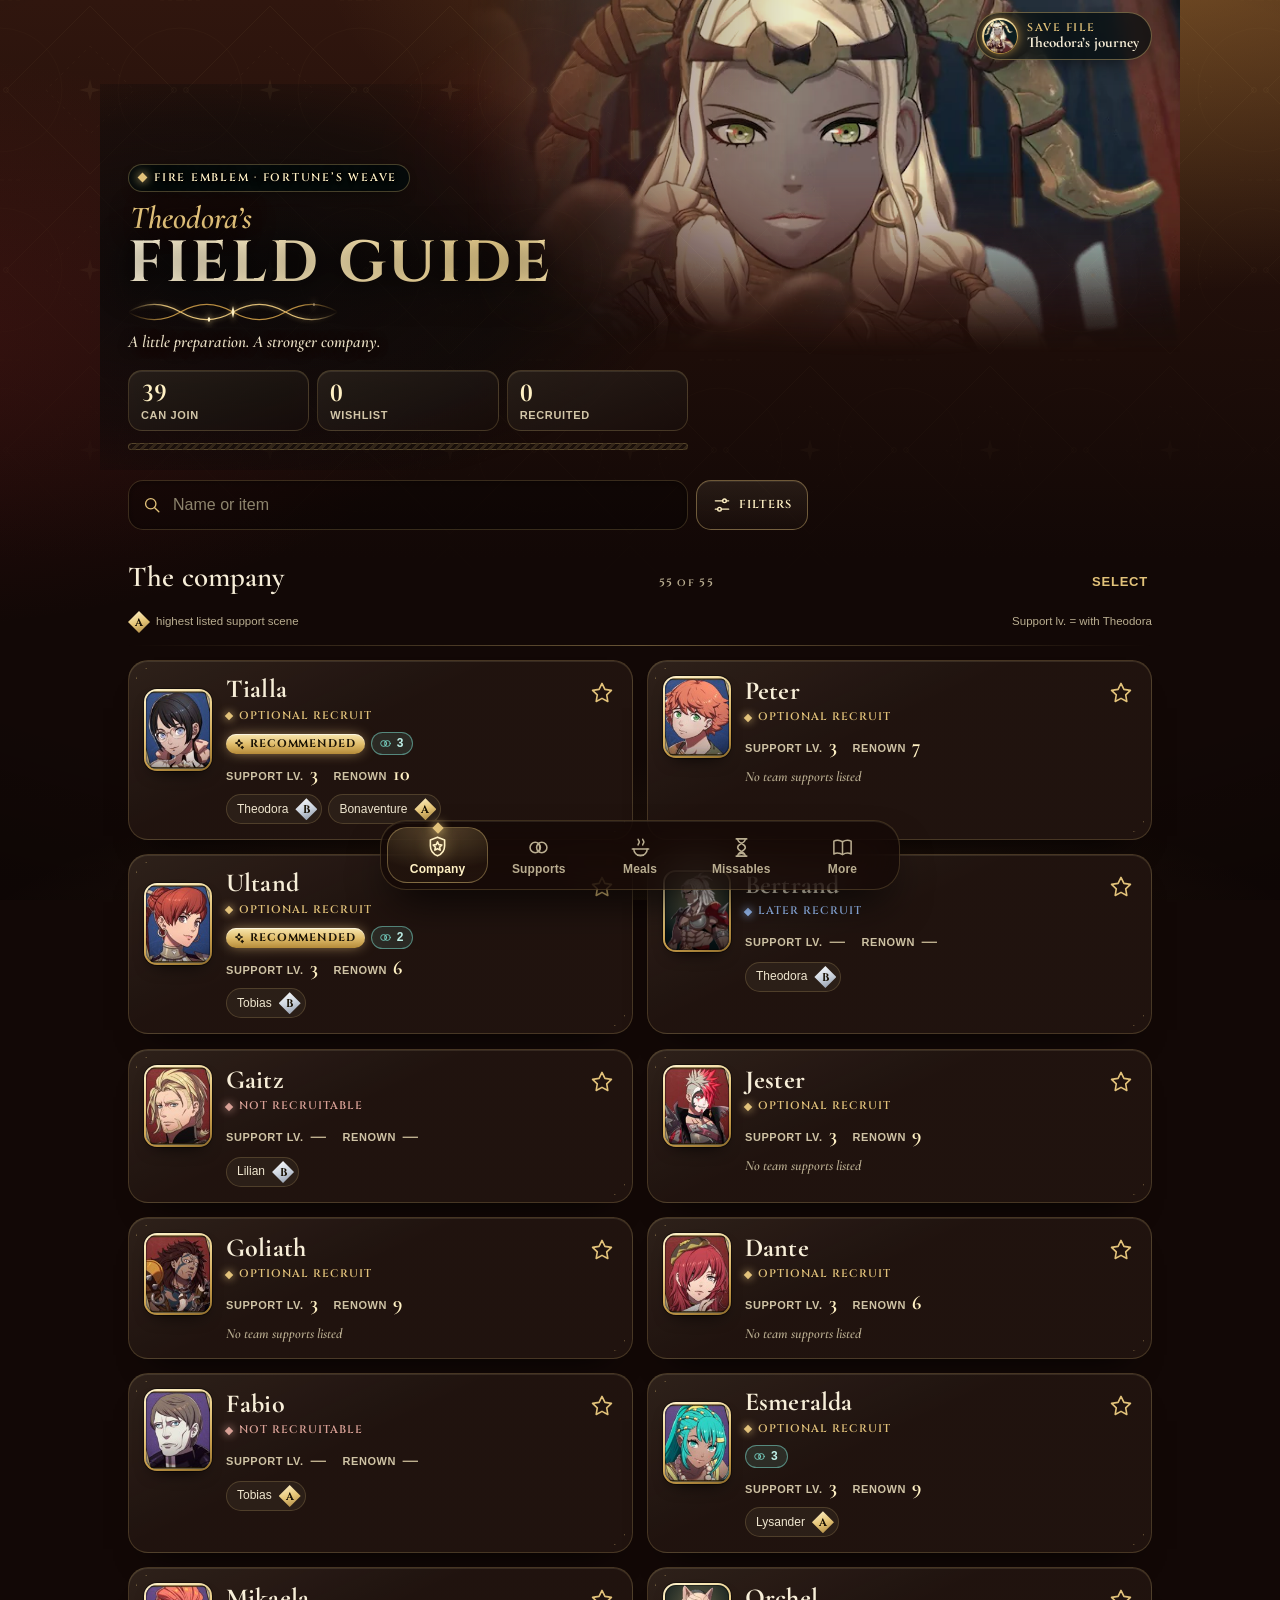
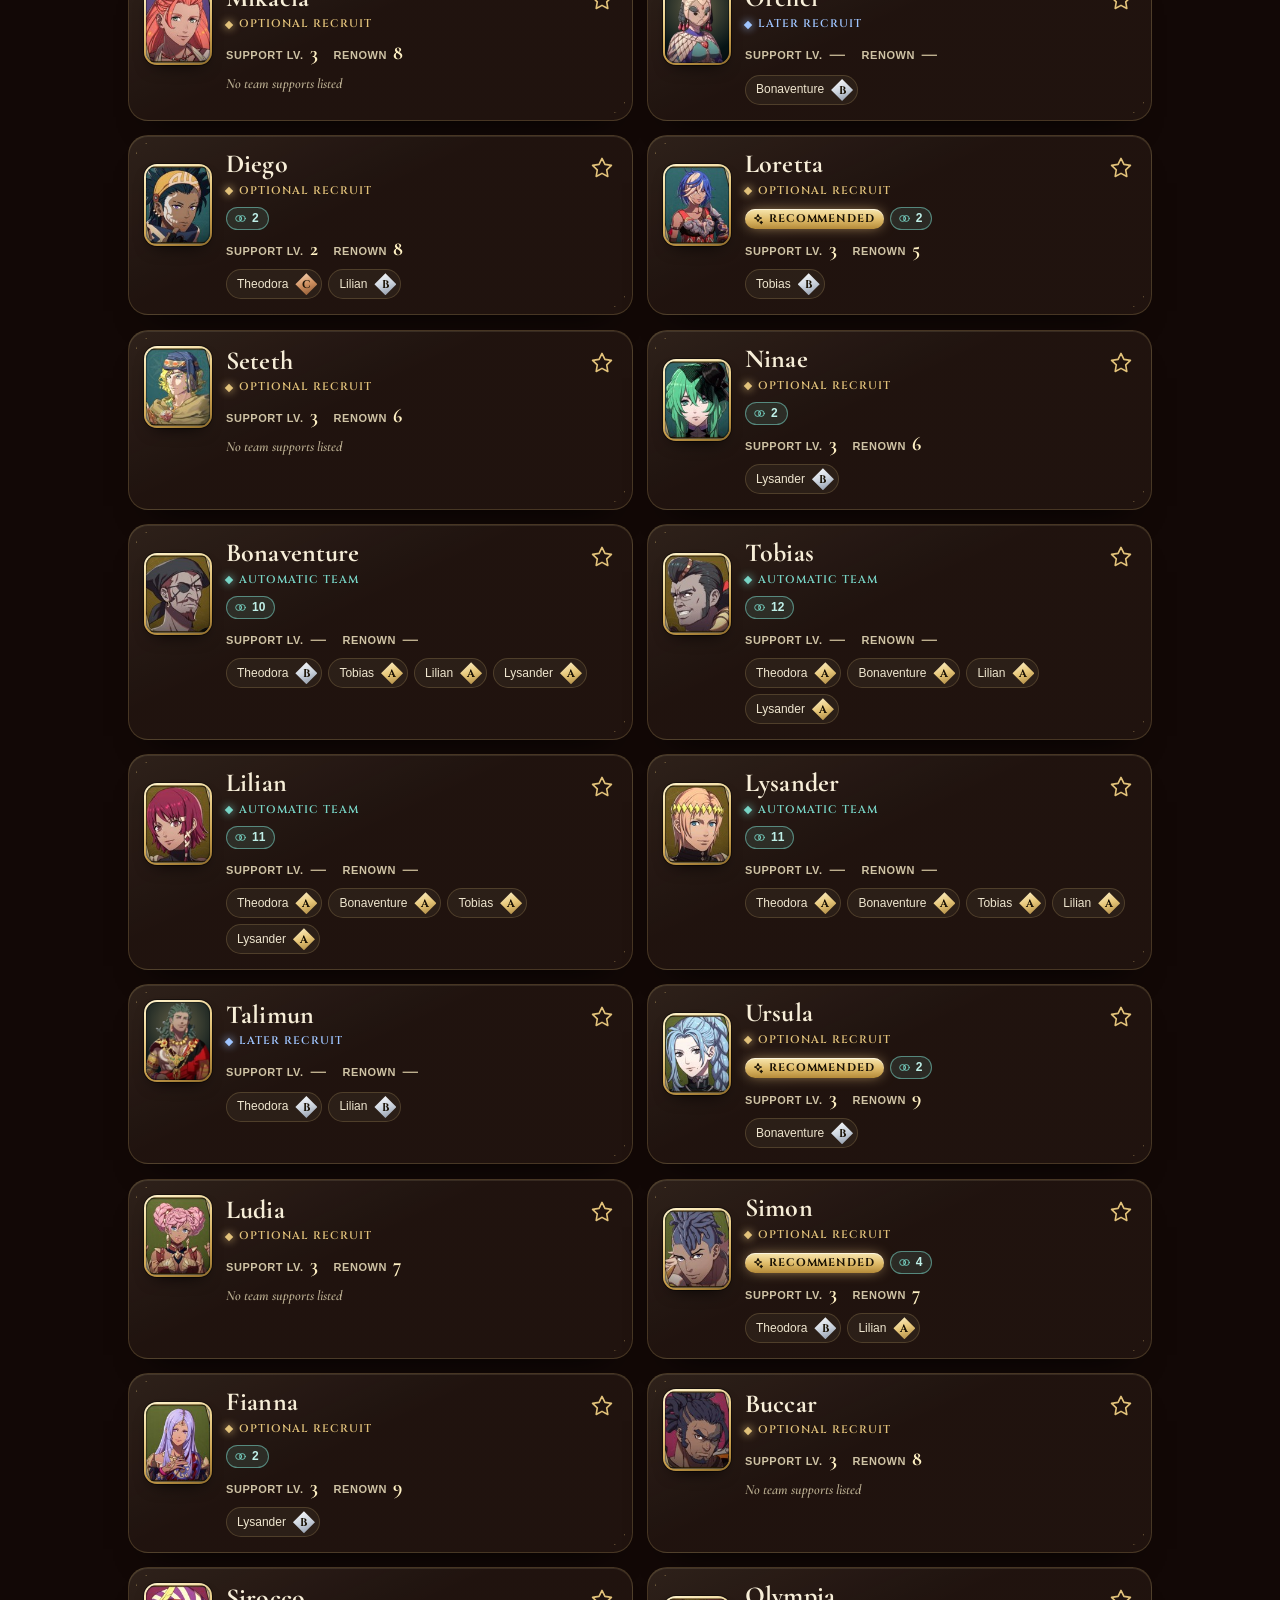
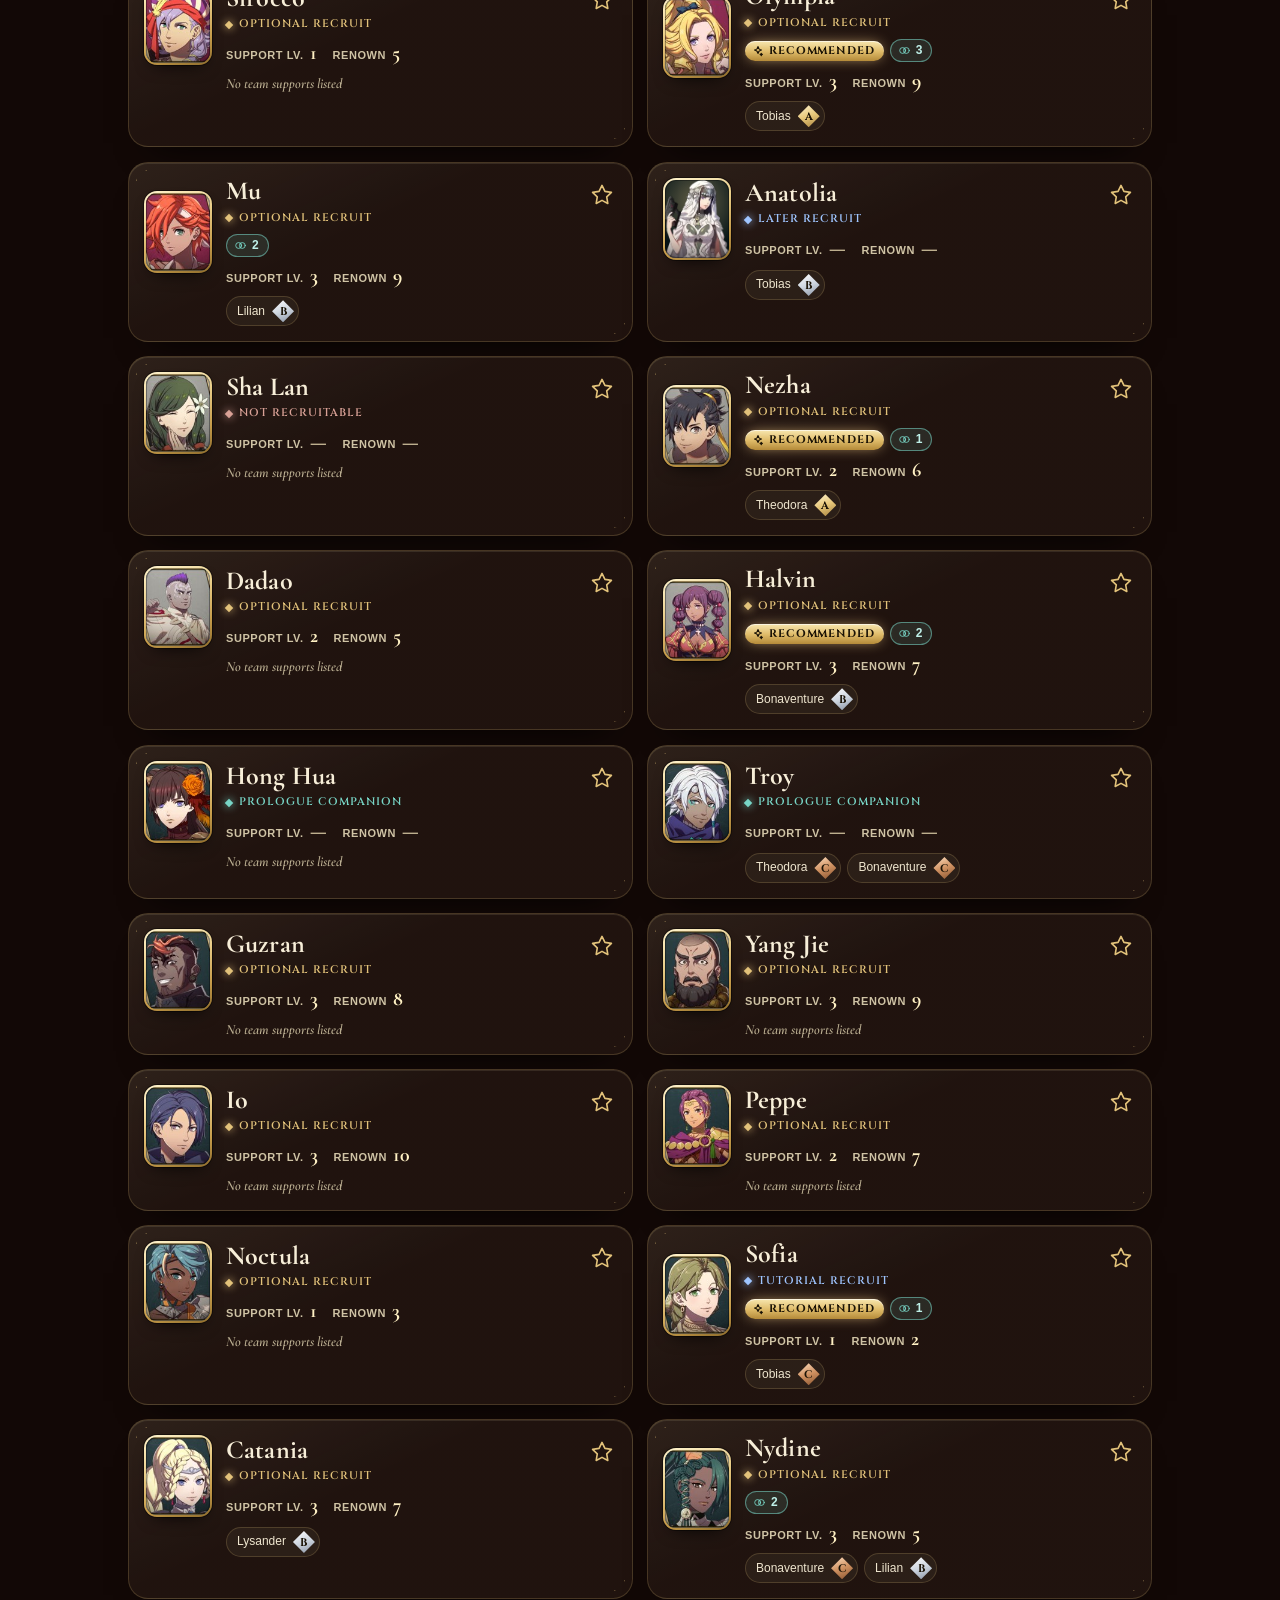
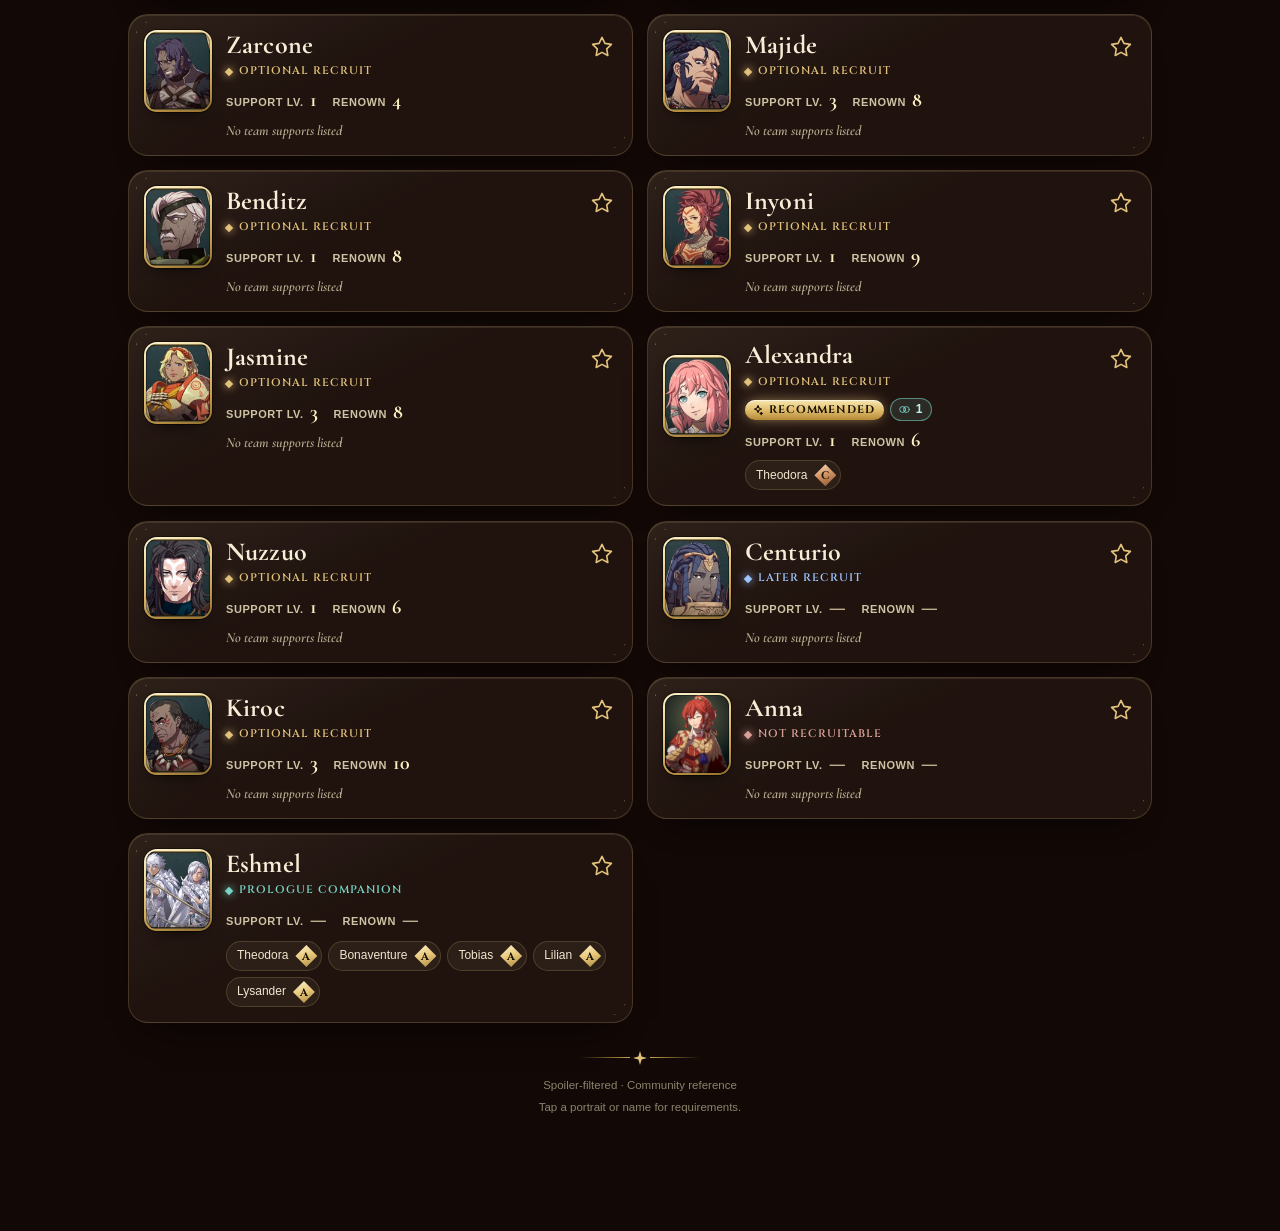
==== commit 7956bfb8: "Publish field guide v3.4 (site/ 0574cd0)" ====
--- a/index.html
+++ b/index.html
@@ -13,11 +13,11 @@
 <title>Field Guide · Fortune’s Weave</title>
 <link rel="preload" href="fonts/cinzel-latin-700-normal.woff2" as="font" type="font/woff2" crossorigin>
 <link rel="preload" href="fonts/cormorant-garamond-latin-600-normal.woff2" as="font" type="font/woff2" crossorigin>
-<link rel="stylesheet" href="style.css?v=43">
-<link rel="stylesheet" href="missables.css?v=43">
-<link rel="stylesheet" href="v2.css?v=43">
-<link rel="stylesheet" href="fx.css?v=43">
-<link rel="stylesheet" href="v3.css?v=43">
+<link rel="stylesheet" href="style.css?v=44">
+<link rel="stylesheet" href="missables.css?v=44">
+<link rel="stylesheet" href="v2.css?v=44">
+<link rel="stylesheet" href="fx.css?v=44">
+<link rel="stylesheet" href="v3.css?v=44">
 <link rel="manifest" href="manifest.webmanifest">
 <link rel="icon" href="icon.svg" type="image/svg+xml">
 <link rel="apple-touch-icon" href="apple-touch-icon.png">
@@ -288,7 +288,7 @@
         </ul>
       </details>
     </div>
-    <p class="endnote">Unofficial fan reference. Character artwork belongs to its respective rights holders; route banners are cropped from Nintendo’s official game page. Fonts: Cinzel &amp; Cormorant Garamond (SIL Open Font License), served from this site. No analytics or third-party scripts.</p>
+    <p class="endnote"><b class="copy">© 2026 Beepo Games</b> · Fan-made and unofficial — not affiliated with Nintendo or Intelligent Systems. Fire Emblem characters, names and artwork belong to their respective rights holders; route banners are cropped from Nintendo’s official game page. Fonts: Cinzel &amp; Cormorant Garamond (SIL Open Font License), served from this site. No analytics or third-party scripts.</p>
   </div>
 </section>
 </main>
@@ -350,12 +350,12 @@
     <div class="lord-pick" id="new-file-lords"></div>
   </div>
 </dialog>
-<script src="store.js?v=43"></script>
-<script src="fx.js?v=43" defer></script>
-<script src="app.js?v=43" defer></script>
-<script src="journey.js?v=43" defer></script>
-<script src="supports.js?v=43" defer></script>
-<script src="meals.js?v=43" defer></script>
-<script src="missables.js?v=43" defer></script>
+<script src="store.js?v=44"></script>
+<script src="fx.js?v=44" defer></script>
+<script src="app.js?v=44" defer></script>
+<script src="journey.js?v=44" defer></script>
+<script src="supports.js?v=44" defer></script>
+<script src="meals.js?v=44" defer></script>
+<script src="missables.js?v=44" defer></script>
 </body>
 </html>
--- a/v3.css
+++ b/v3.css
@@ -417,3 +417,4 @@
 .trio-lines li .tl-names{min-width:0}
 .trio-lines .rank-pips{gap:3px}
 .trio-lines .rank-pips .rp{width:19px;height:19px;font-size:9.5px}
+.endnote .copy{color:var(--gold-hi);font-weight:700;letter-spacing:.02em}
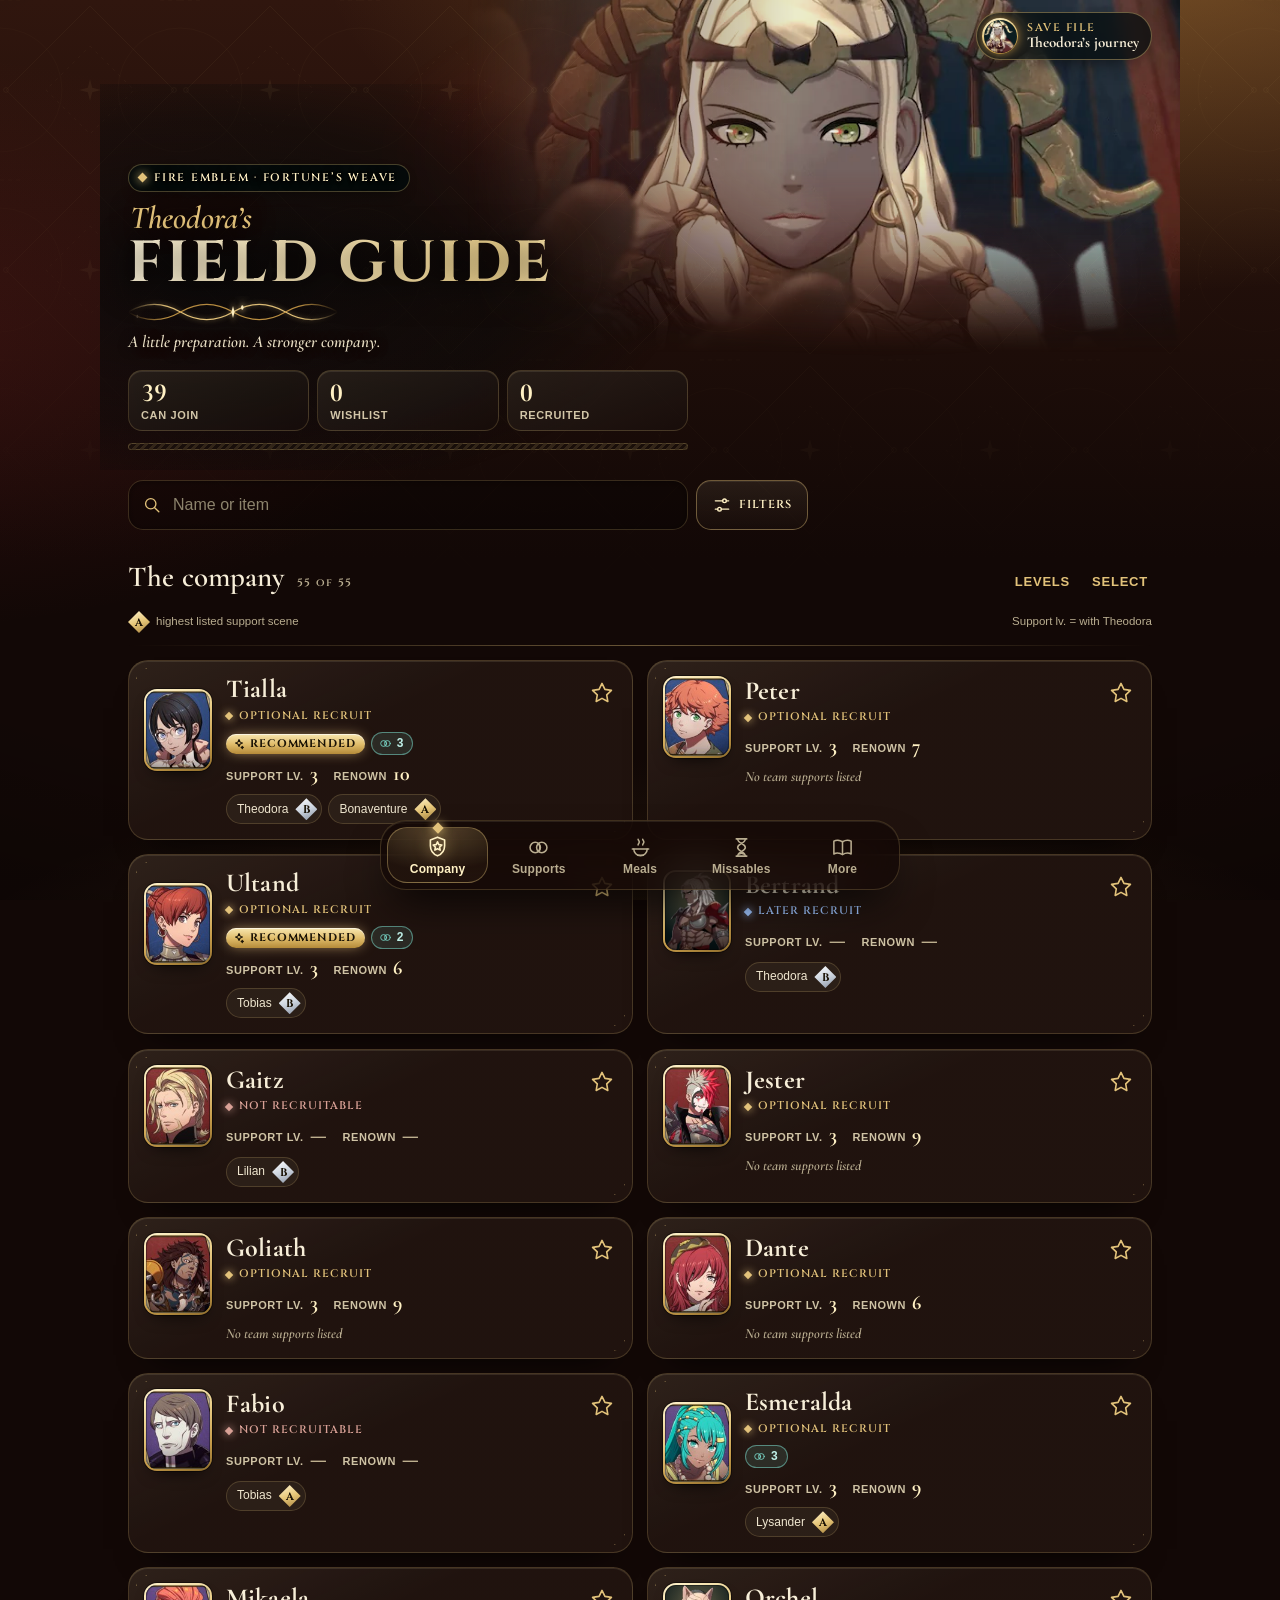
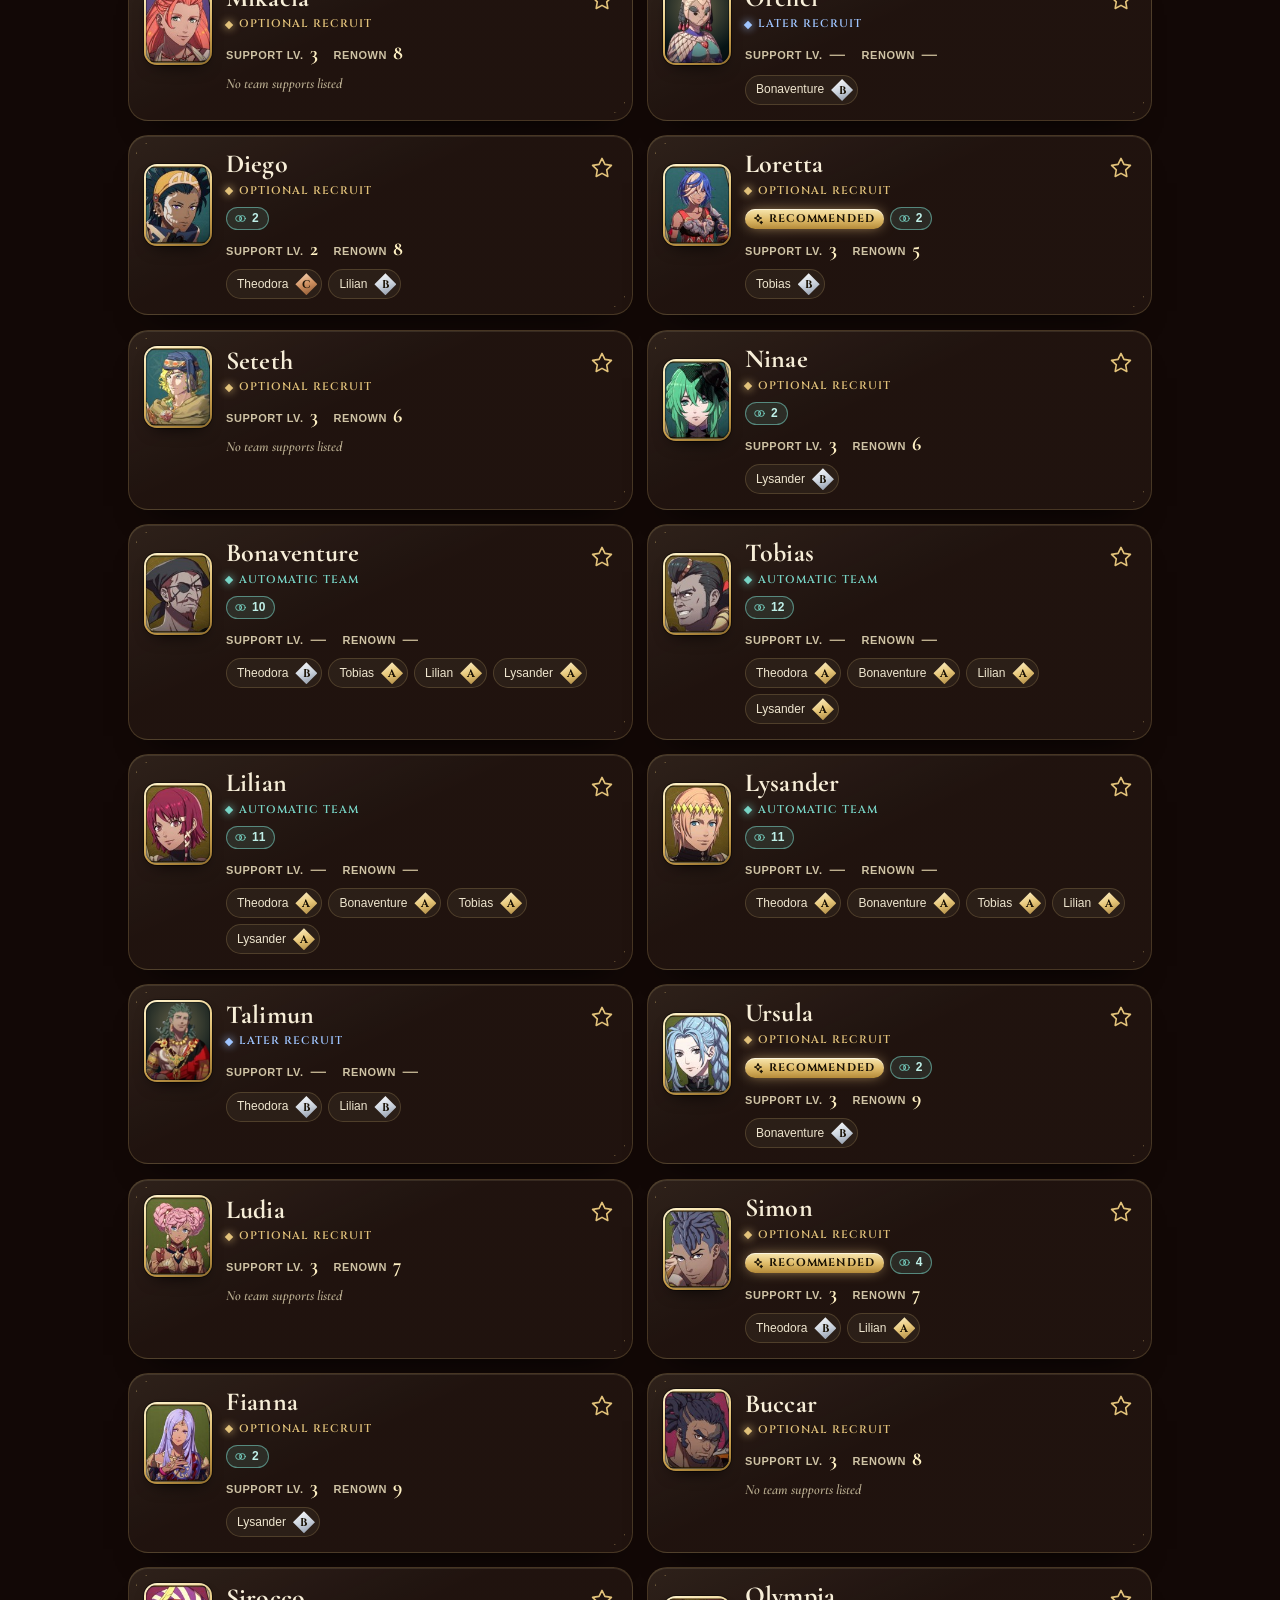
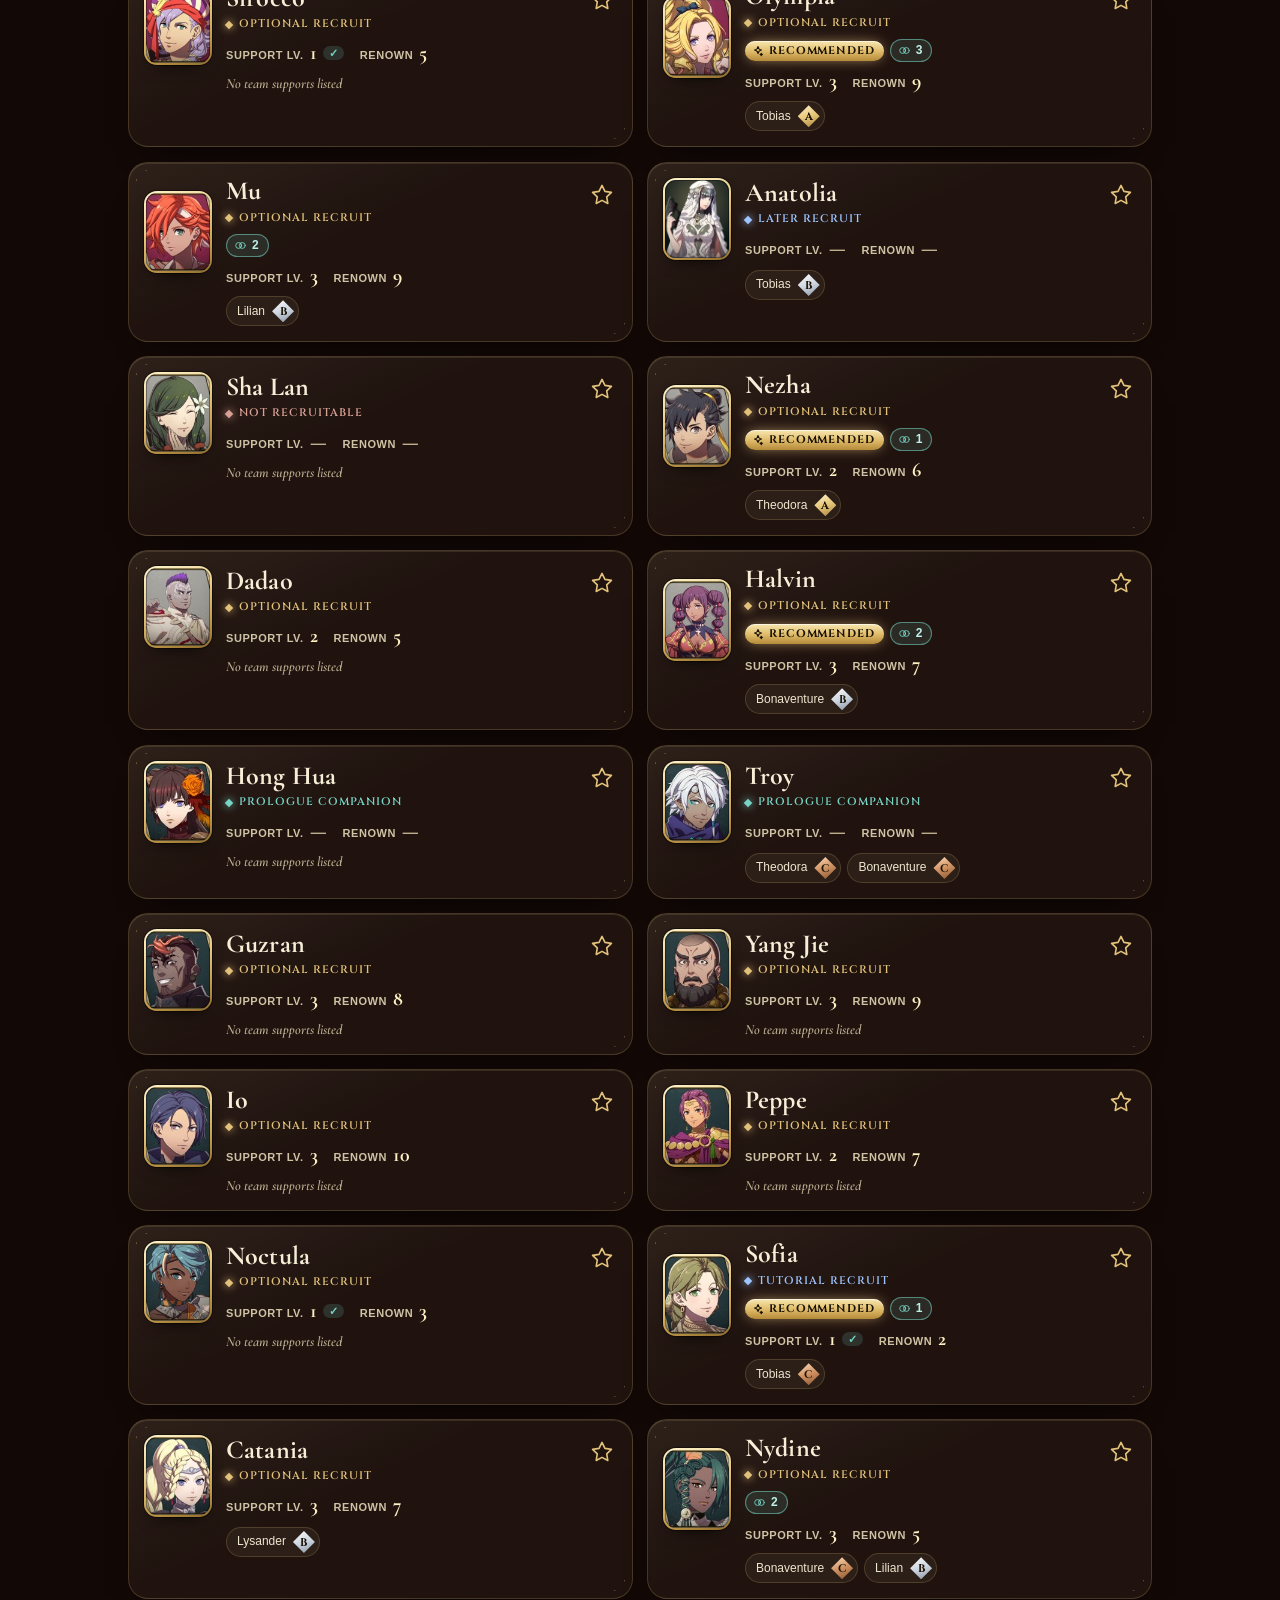
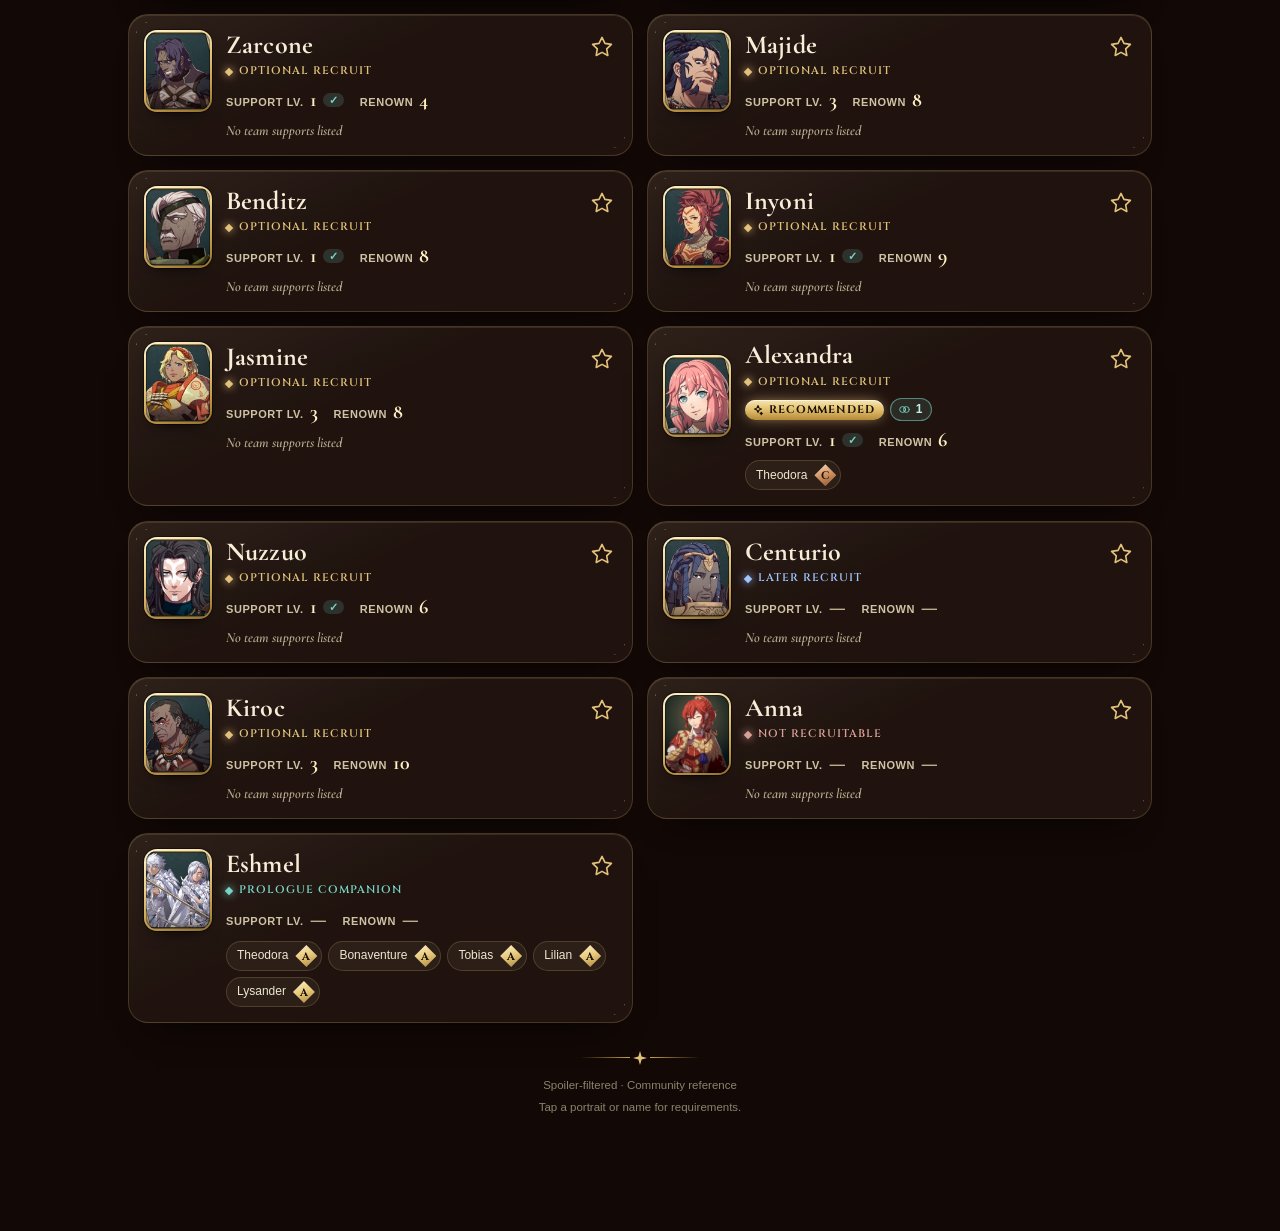
==== commit b40e357f: "Publish field guide v3.5 (site/ cf25831)" ====
--- a/index.html
+++ b/index.html
@@ -13,11 +13,11 @@
 <title>Field Guide · Fortune’s Weave</title>
 <link rel="preload" href="fonts/cinzel-latin-700-normal.woff2" as="font" type="font/woff2" crossorigin>
 <link rel="preload" href="fonts/cormorant-garamond-latin-600-normal.woff2" as="font" type="font/woff2" crossorigin>
-<link rel="stylesheet" href="style.css?v=44">
-<link rel="stylesheet" href="missables.css?v=44">
-<link rel="stylesheet" href="v2.css?v=44">
-<link rel="stylesheet" href="fx.css?v=44">
-<link rel="stylesheet" href="v3.css?v=44">
+<link rel="stylesheet" href="style.css?v=47">
+<link rel="stylesheet" href="missables.css?v=47">
+<link rel="stylesheet" href="v2.css?v=47">
+<link rel="stylesheet" href="fx.css?v=47">
+<link rel="stylesheet" href="v3.css?v=47">
 <link rel="manifest" href="manifest.webmanifest">
 <link rel="icon" href="icon.svg" type="image/svg+xml">
 <link rel="apple-touch-icon" href="apple-touch-icon.png">
@@ -109,7 +109,7 @@
     </div>
   </div>
 
-  <div class="listmeta"><h2 id="view-title">The company</h2><span id="count" role="status" aria-live="polite">Opening field notes…</span><button type="button" id="select-toggle" class="select-toggle" aria-pressed="false">Select</button></div>
+  <div class="listmeta"><h2 id="view-title">The company</h2><span id="count" role="status" aria-live="polite">Opening field notes…</span><span class="lm-actions"><button type="button" id="levels-company" class="select-toggle" aria-haspopup="dialog">Levels</button><button type="button" id="select-toggle" class="select-toggle" aria-pressed="false">Select</button></span></div>
   <p class="legend"><span><b class="rank-gem r-A" aria-hidden="true">A</b> highest listed support scene</span><span id="legend-lord">Support lv. = with Theodora</span></p>
   <div id="cards"></div>
   <section id="empty" class="empty" hidden>
@@ -350,12 +350,12 @@
     <div class="lord-pick" id="new-file-lords"></div>
   </div>
 </dialog>
-<script src="store.js?v=44"></script>
-<script src="fx.js?v=44" defer></script>
-<script src="app.js?v=44" defer></script>
-<script src="journey.js?v=44" defer></script>
-<script src="supports.js?v=44" defer></script>
-<script src="meals.js?v=44" defer></script>
-<script src="missables.js?v=44" defer></script>
+<script src="store.js?v=47"></script>
+<script src="fx.js?v=47" defer></script>
+<script src="app.js?v=47" defer></script>
+<script src="journey.js?v=47" defer></script>
+<script src="supports.js?v=47" defer></script>
+<script src="meals.js?v=47" defer></script>
+<script src="missables.js?v=47" defer></script>
 </body>
 </html>
--- a/v3.css
+++ b/v3.css
@@ -418,3 +418,25 @@
 .trio-lines .rank-pips{gap:3px}
 .trio-lines .rank-pips .rp{width:19px;height:19px;font-size:9.5px}
 .endnote .copy{color:var(--gold-hi);font-weight:700;letter-spacing:.02em}
+
+/* ================= v3.5: support levels for recruitment ================= */
+.lm-actions{display:inline-flex;gap:14px;margin-left:auto}
+.lv-now{margin-left:6px;padding:1px 6px;border-radius:999px;background:rgba(255,240,200,.08);font:700 10.5px/1.4 var(--ui);font-style:normal;letter-spacing:.02em;color:var(--muted);text-transform:none;vertical-align:2px}
+.lv-now.met{background:rgba(120,213,198,.16);color:var(--ok)}
+.rec-level{margin:12px 0 4px}
+.rec-level.met{border-color:rgba(120,213,198,.55);background:rgba(120,213,198,.07)}
+.lv-ok{color:var(--ok)}
+.lv-row .st.lv-ok{color:var(--ok)}
+.lv-row .st.lv-need{color:var(--gold-hi)}
+.lv-row .st.muted{color:var(--faint)}
+.lv-views{display:flex;width:100%;max-width:100%;box-sizing:border-box;margin:10px 0 2px}
+.lv-views button{flex:1 1 0;min-width:0;padding:0 6px;display:inline-flex;align-items:center;justify-content:center;gap:4px;white-space:nowrap}
+/* Narrow phones: stack the count under the label so the three tabs never collide. */
+@media (max-width:389px){
+  .lv-views{border-radius:18px}
+  .lv-views button{flex-direction:column;gap:3px;min-height:50px;padding:4px 2px;border-radius:14px;letter-spacing:.05em;font-size:10.5px;line-height:1.05}
+  .lv-views button b{padding:1px 6px;font-size:10.5px}
+}
+.lv-views button b{margin-left:0;padding:1px 6px;border-radius:999px;background:rgba(255,240,200,.1);font:700 11px/1.3 var(--ui);font-variant-numeric:tabular-nums}
+.reason.recruit{border-color:rgba(255,190,90,.55);color:#ffd38a}
+.trio-recruit{font:600 12px/1.3 var(--ui);color:#ffd38a}
